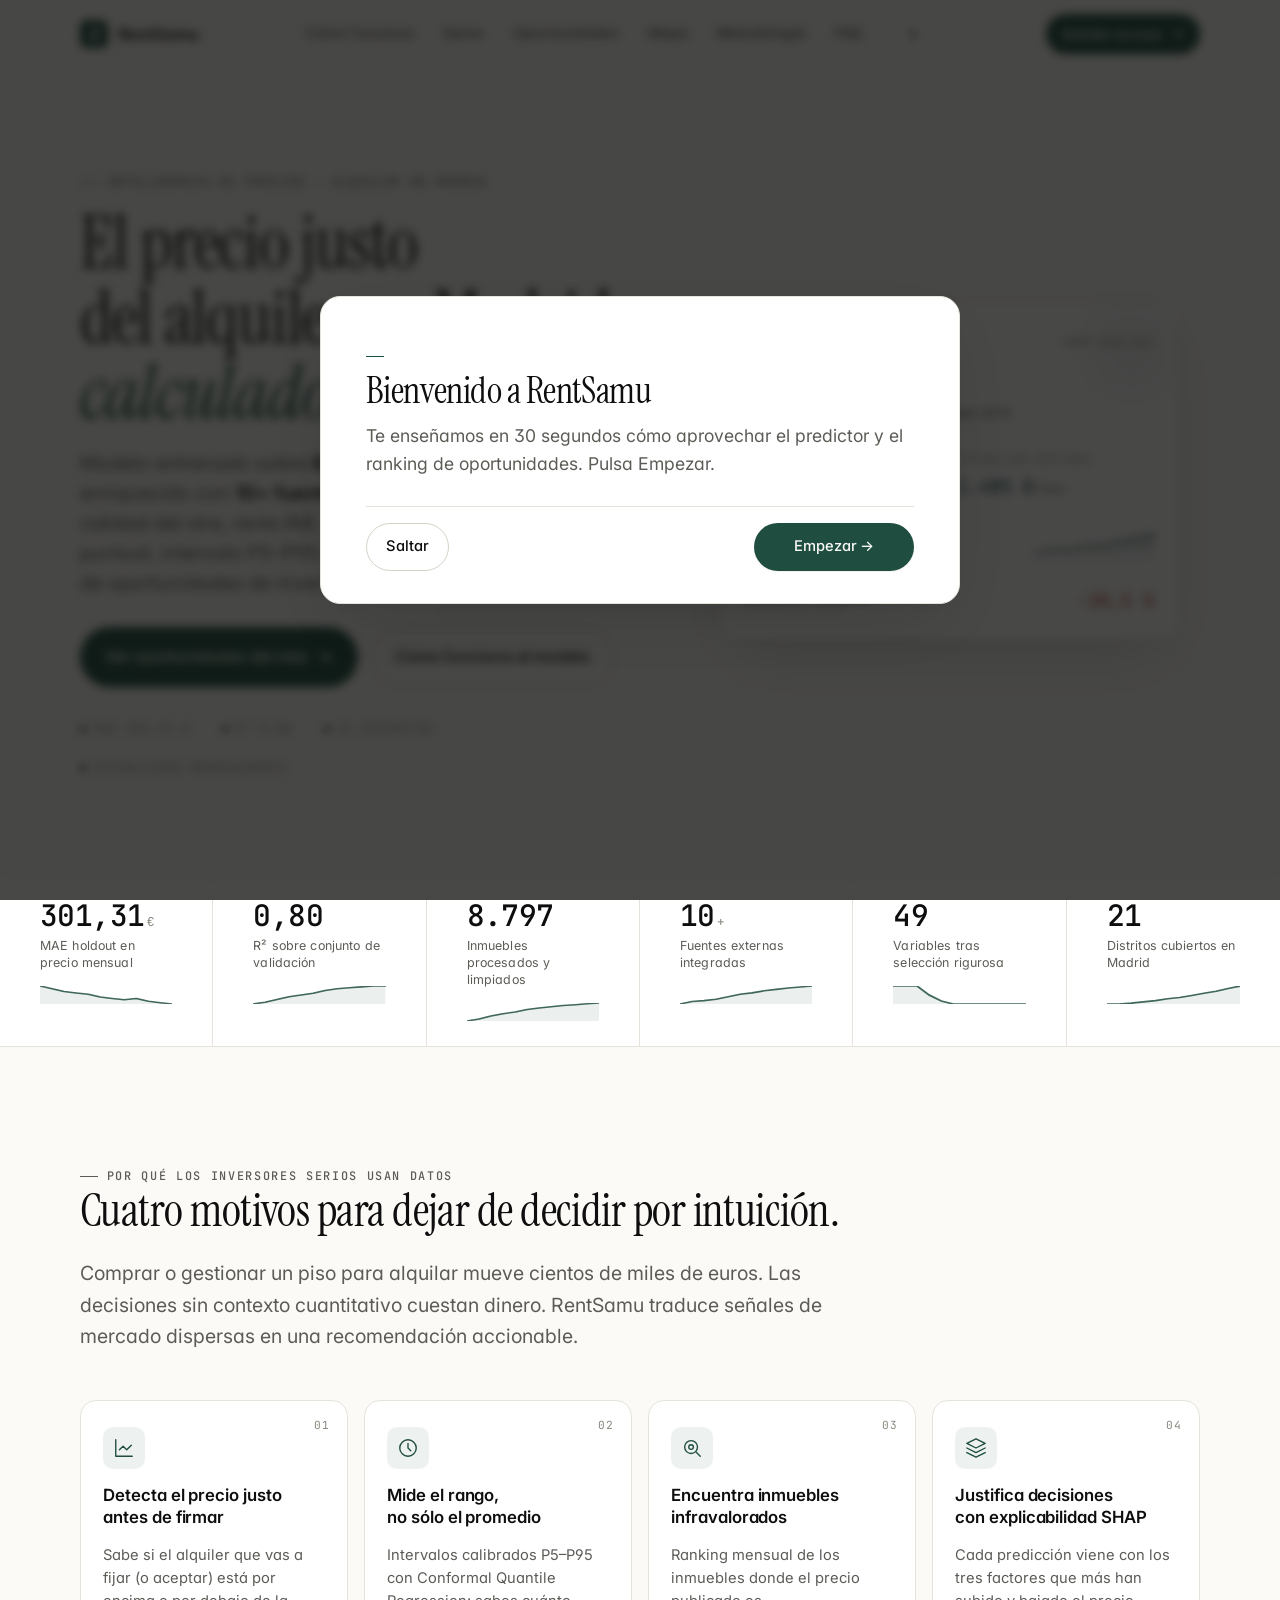
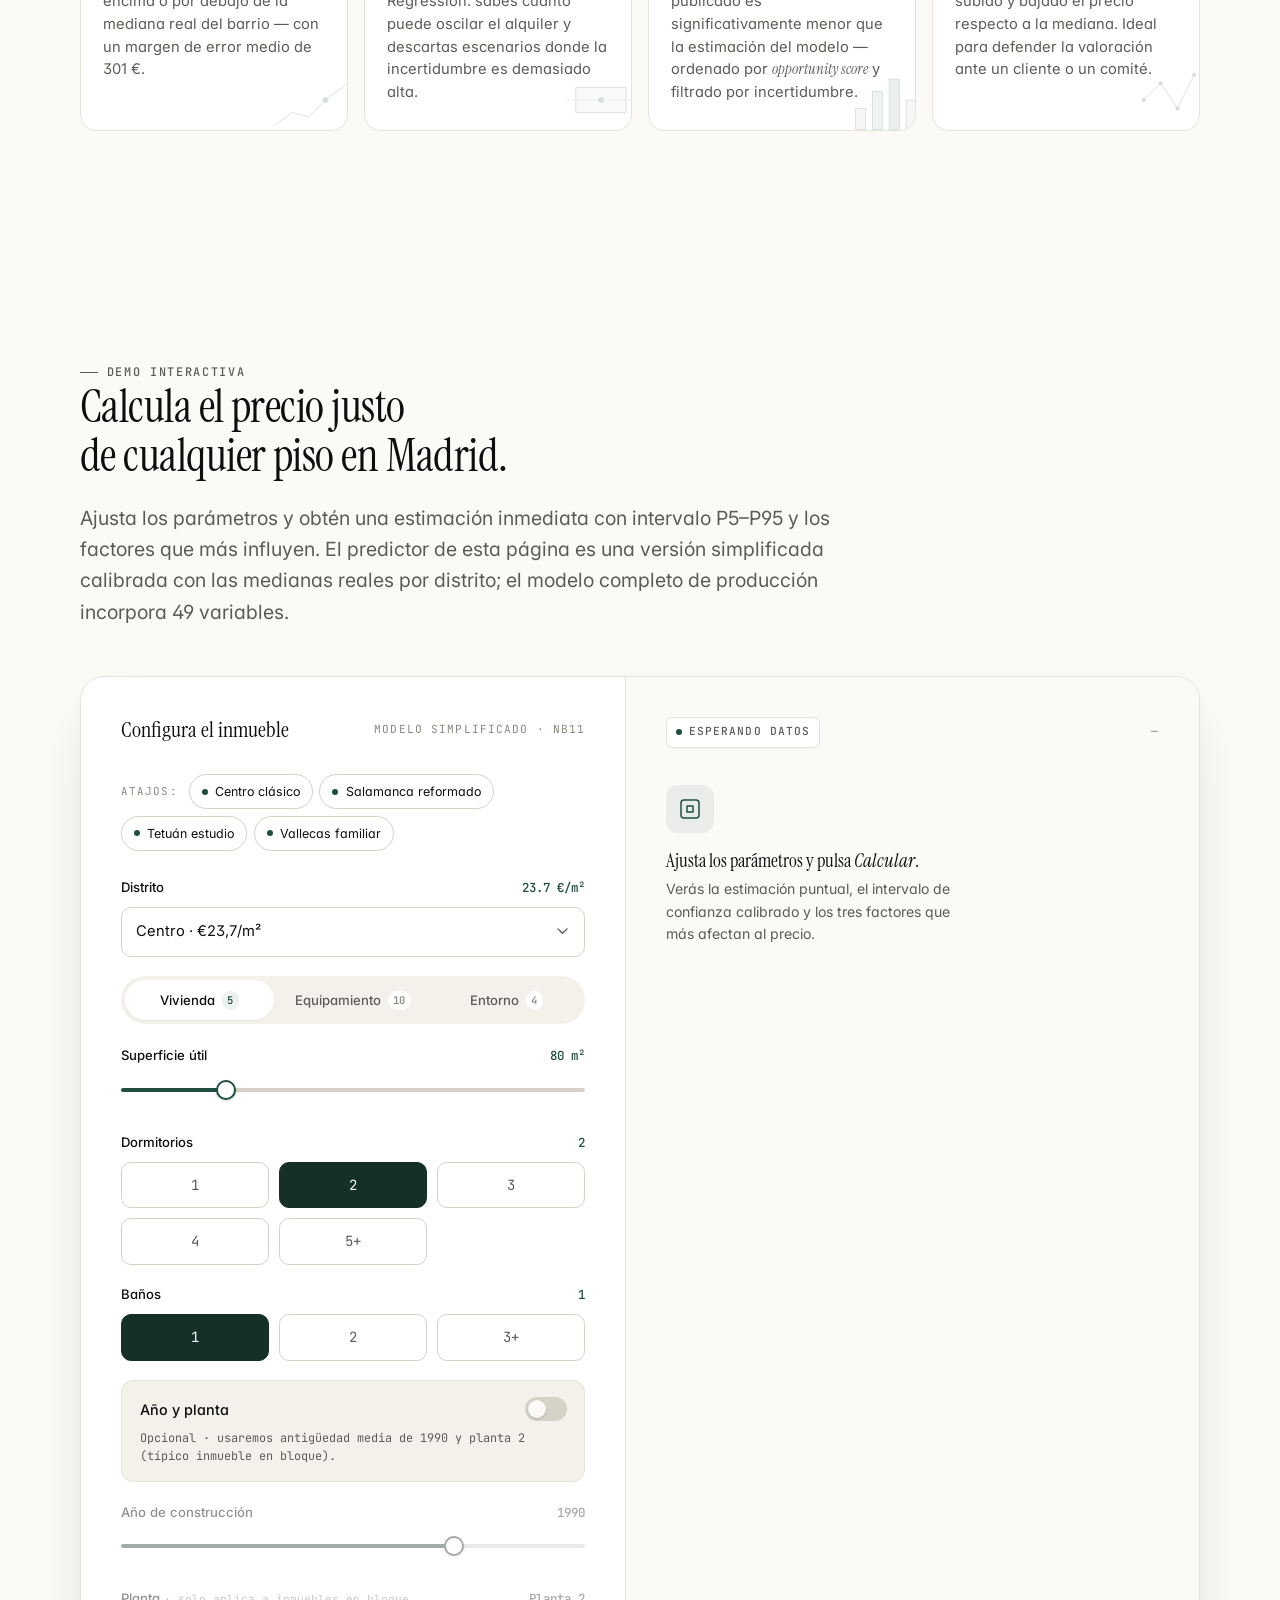
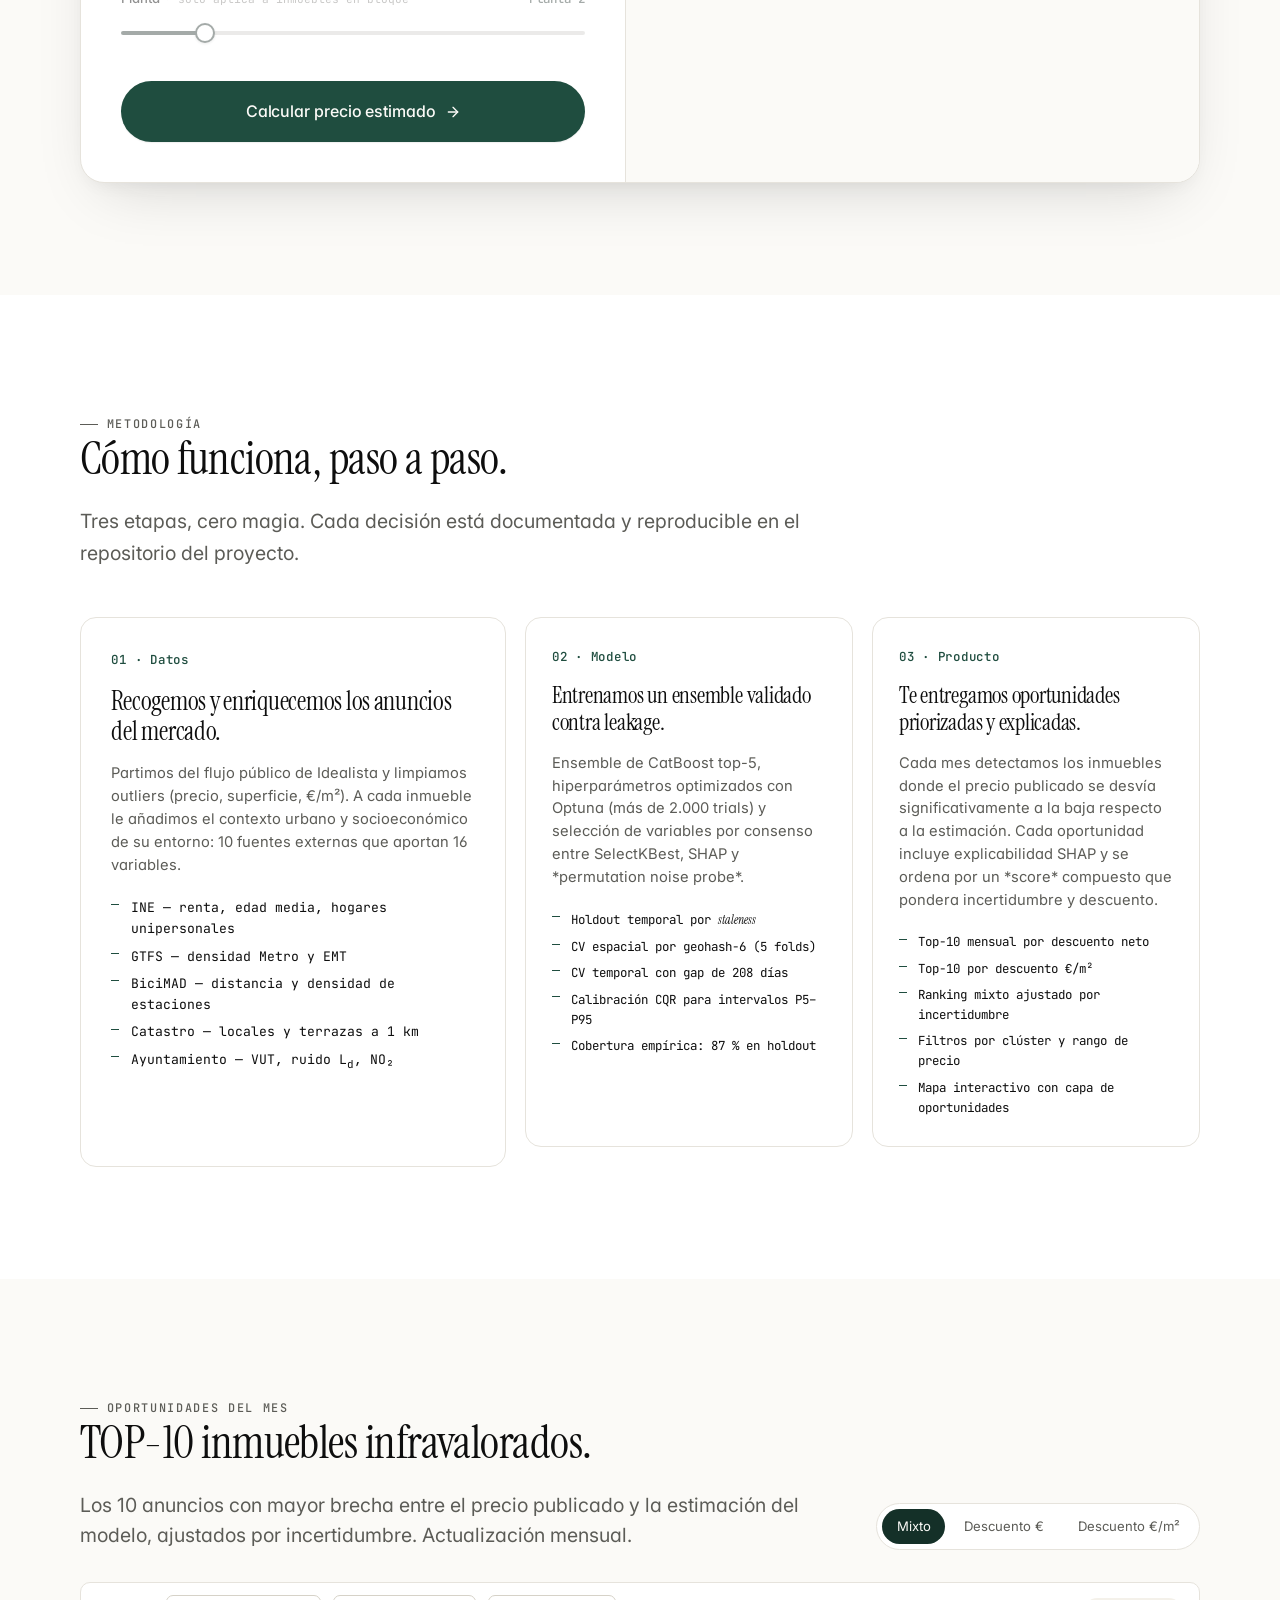
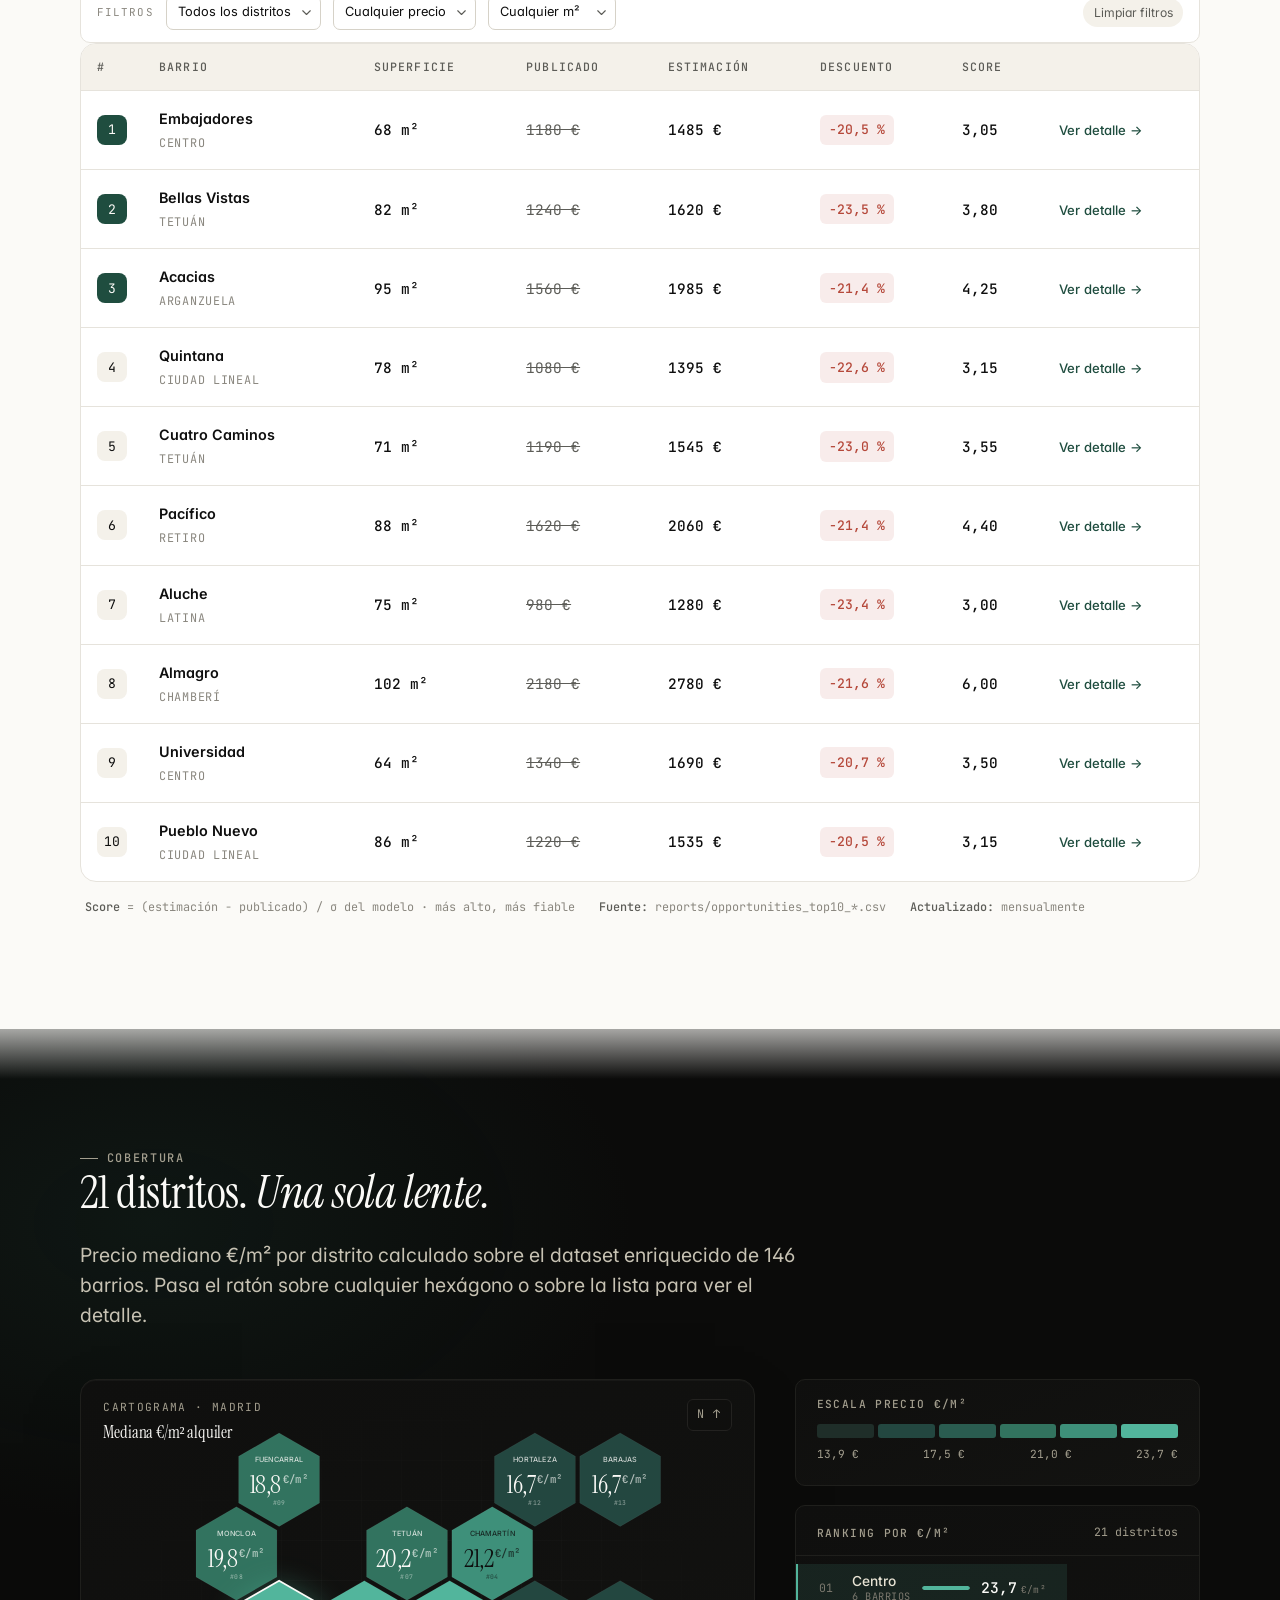
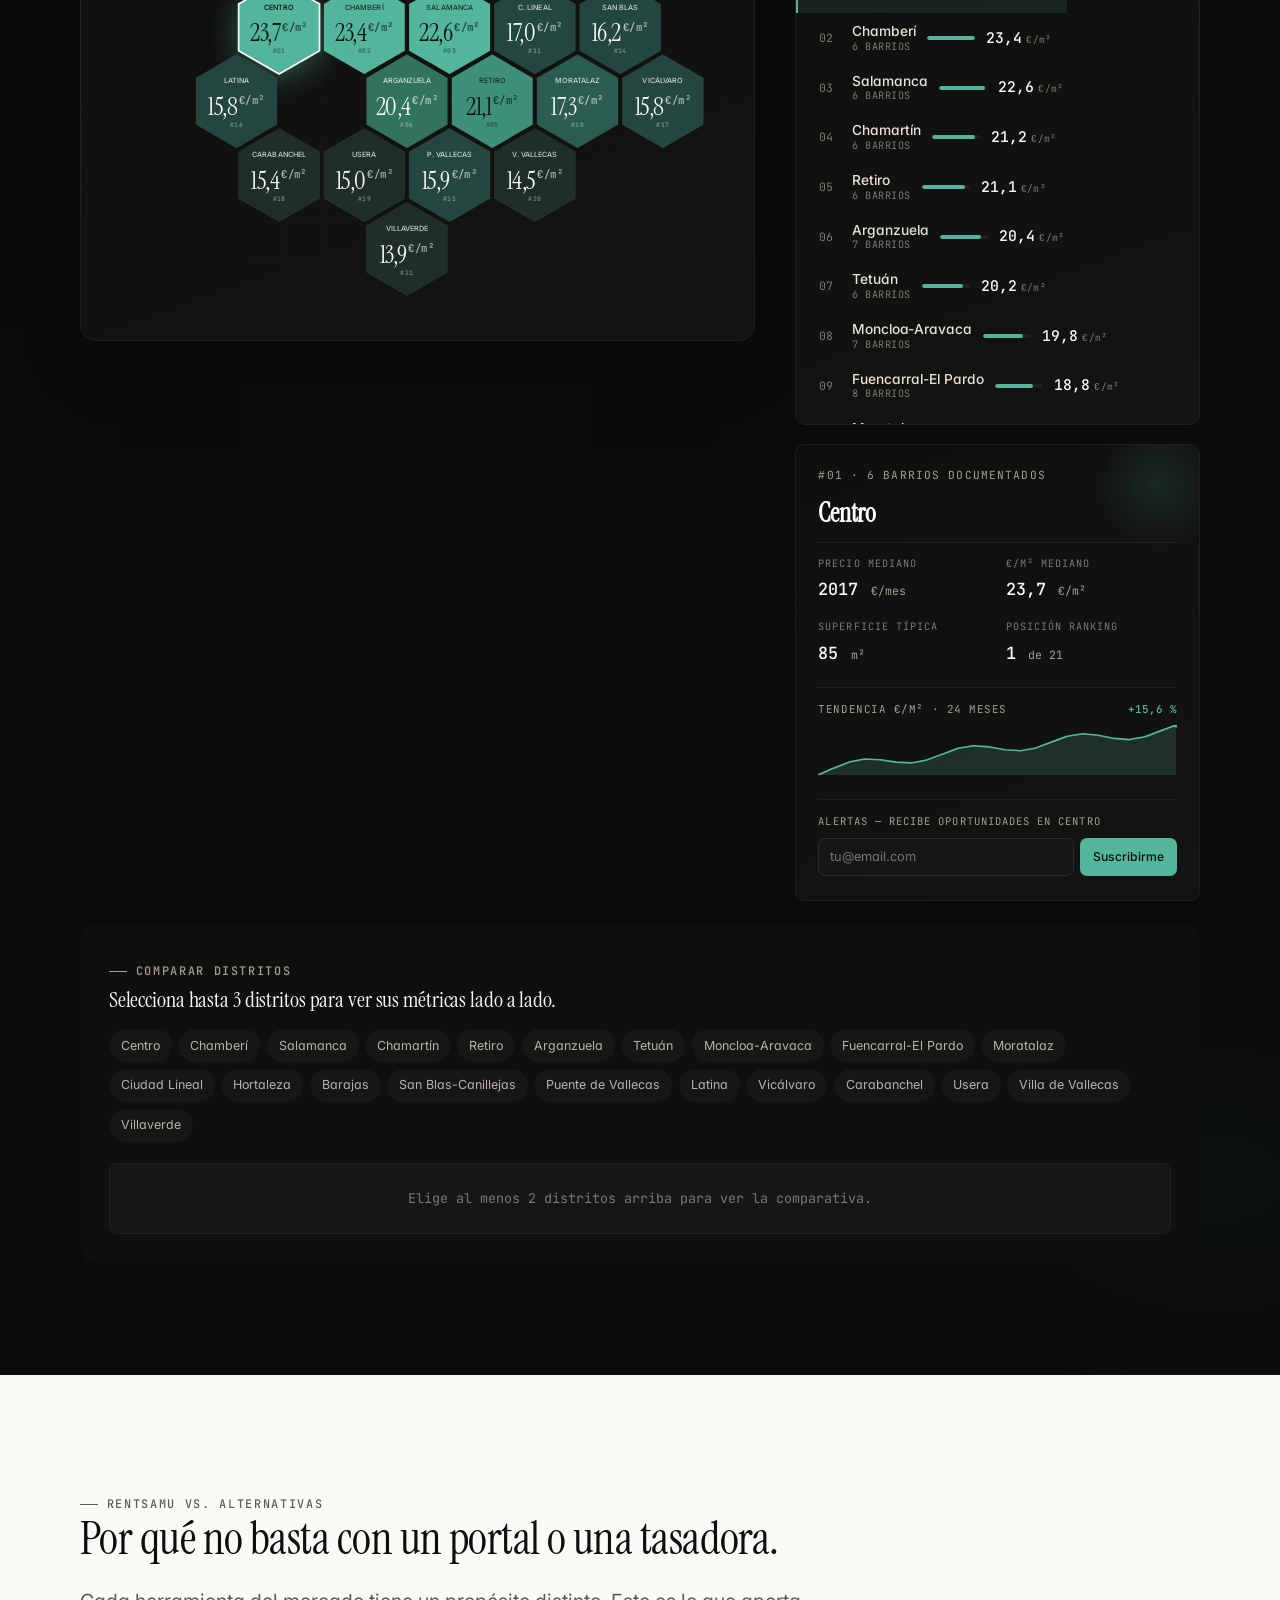
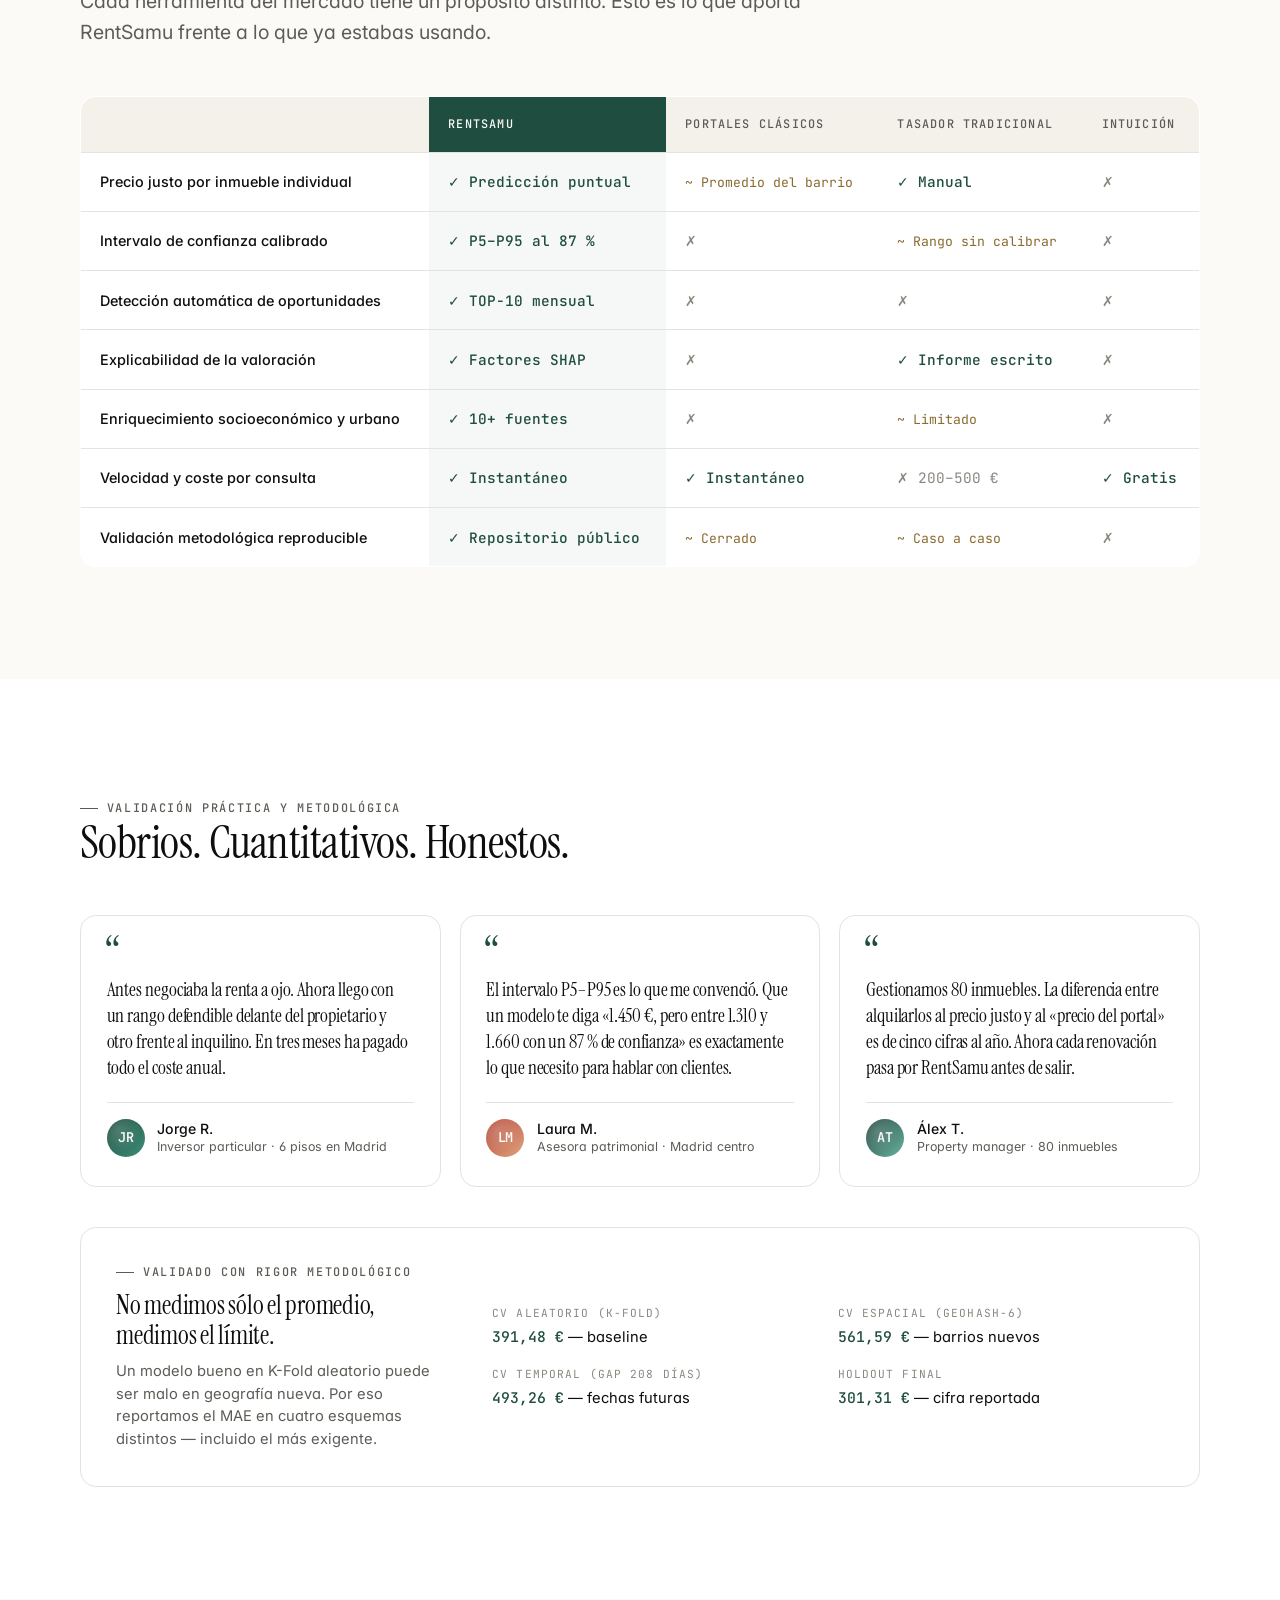
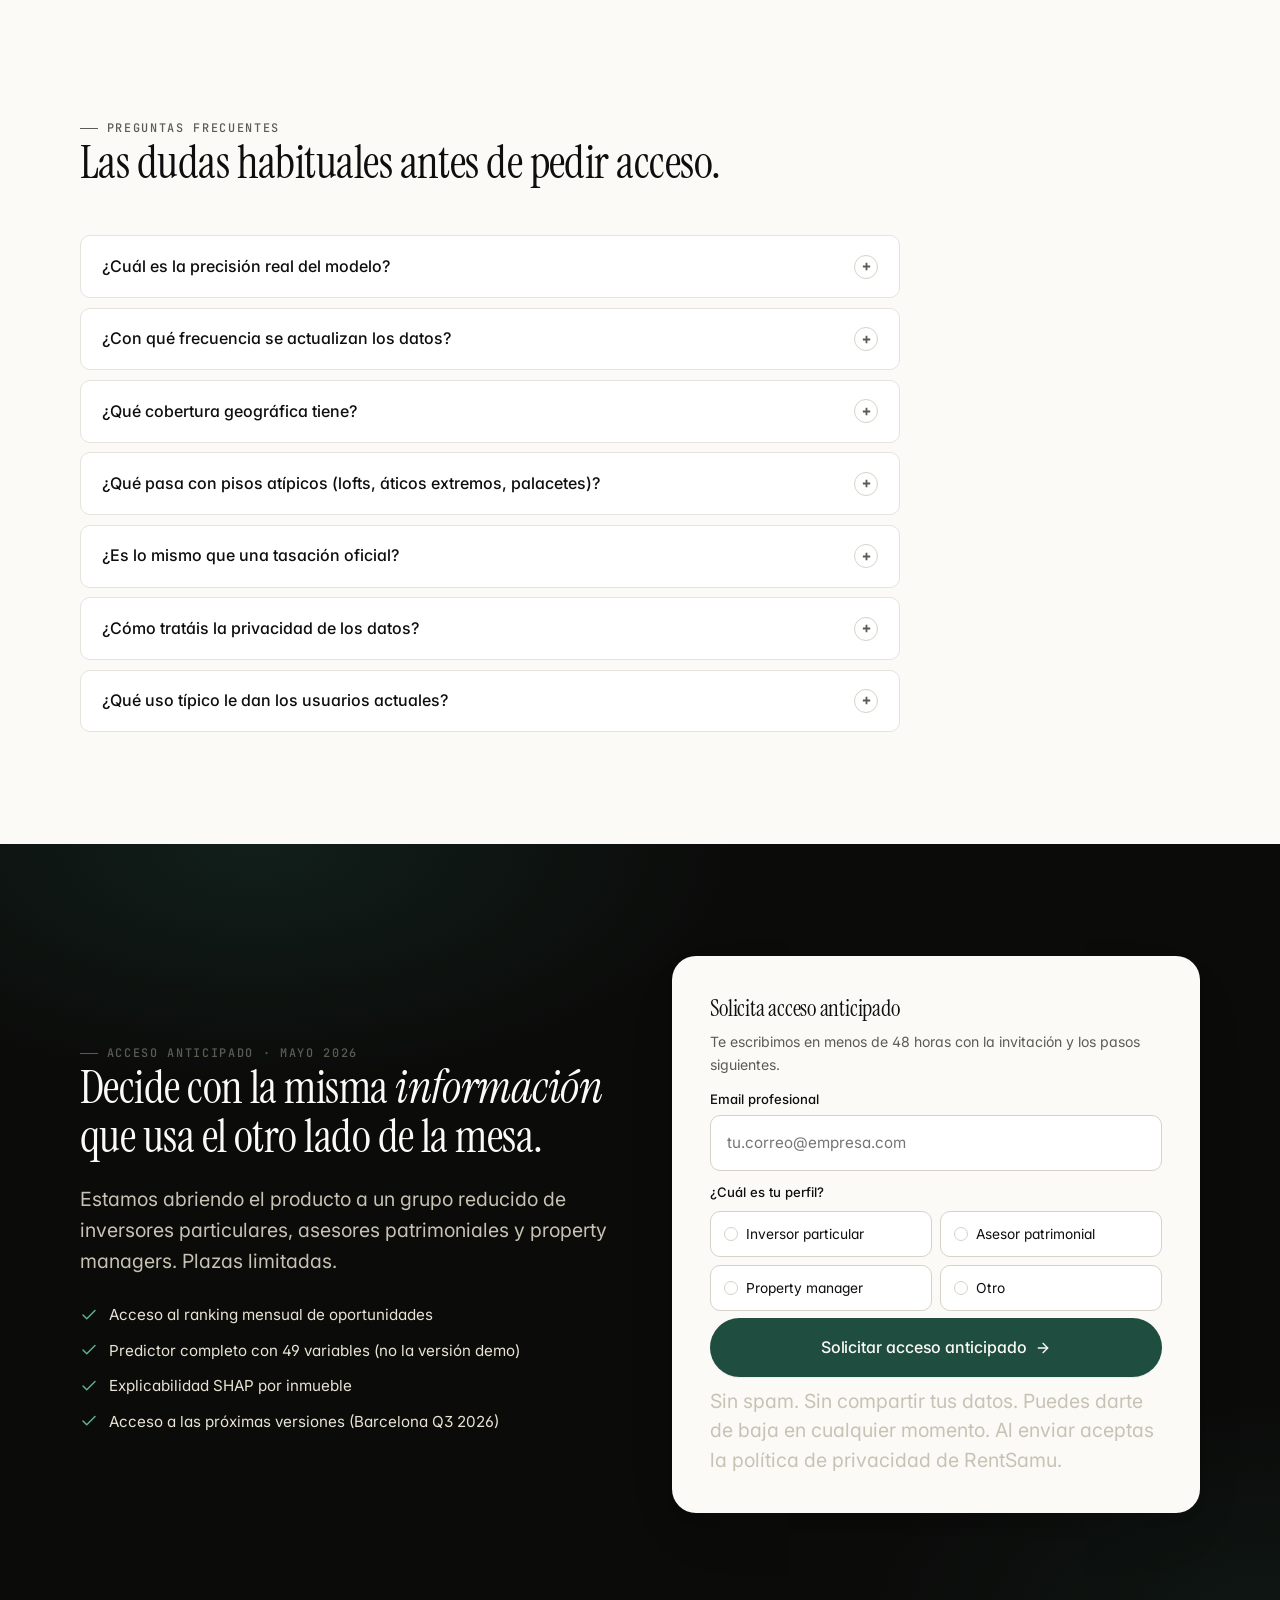
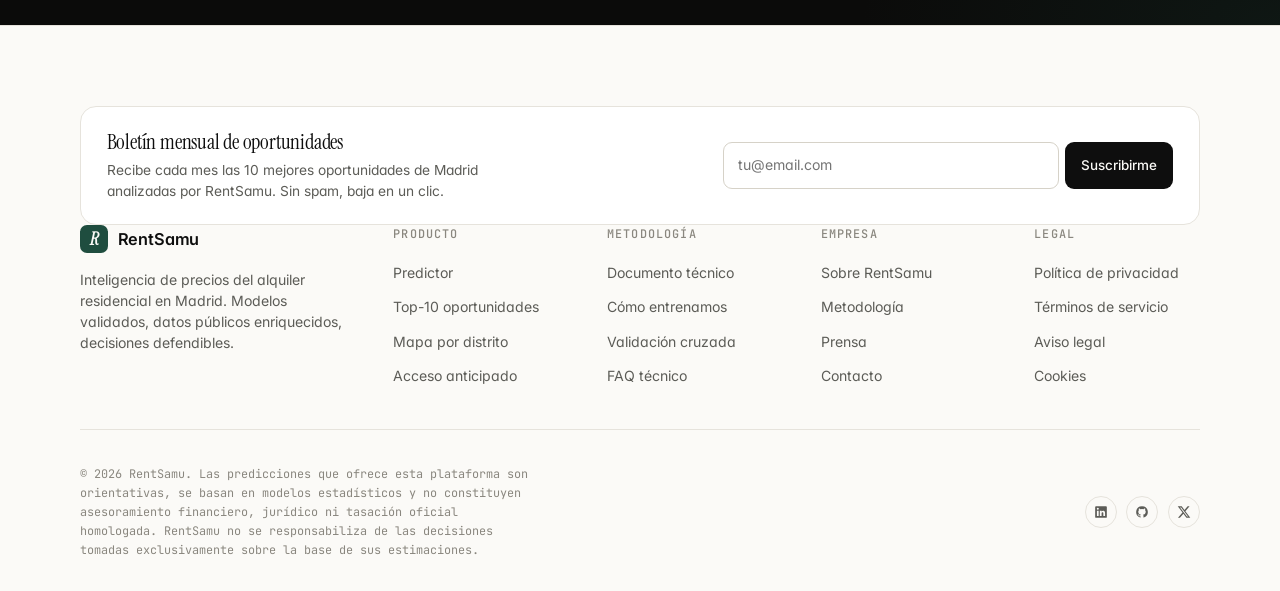
==== web/index.html @ 73554015 "Creación de la Web" ====
<!doctype html>
<html lang="es">
<head>
<meta charset="utf-8" />
<meta name="viewport" content="width=device-width,initial-scale=1,viewport-fit=cover" />
<meta name="theme-color" content="#FBFAF7" />
<title>RentSamu · Inteligencia de precios del alquiler en Madrid</title>
<meta name="description" content="Modelo CatBoost entrenado sobre 8.797 inmuebles y 10+ fuentes externas. MAE 301 € · R² 0,80. Predice precio justo, intervalos P5–P95 y detecta oportunidades del mes en Madrid." />
<meta name="author" content="RentSamu" />
<meta name="robots" content="index,follow" />

<meta property="og:type" content="website" />
<meta property="og:title" content="RentSamu · Inteligencia de precios del alquiler en Madrid" />
<meta property="og:description" content="MAE 301 € · R² 0,80 · 8.797 inmuebles · 10+ fuentes externas. Predicción rigurosa del precio justo en los 21 distritos de Madrid." />
<meta property="og:locale" content="es_ES" />
<meta property="og:image" content="og-image.svg" />
<meta property="og:image:width" content="1200" />
<meta property="og:image:height" content="630" />
<meta name="twitter:card" content="summary_large_image" />
<meta name="twitter:title" content="RentSamu · Inteligencia de precios del alquiler en Madrid" />
<meta name="twitter:description" content="Modelo CatBoost · MAE 301 € · 8.797 inmuebles · 21 distritos · Intervalos P5–P95 calibrados." />
<meta name="twitter:image" content="og-image.svg" />
<link rel="canonical" href="https://rentsamu.es/" />

<link rel="icon" type="image/svg+xml" href='data:image/svg+xml;utf8,<svg xmlns="http://www.w3.org/2000/svg" viewBox="0 0 32 32"><rect width="32" height="32" rx="7" fill="%231F4D3F"/><path d="M9 22V10h6.2c2.8 0 4.5 1.4 4.5 3.8 0 1.7-.9 2.9-2.4 3.5L21 22h-3.2l-3-4.4h-2.6V22H9zm3.2-6.7h2.7c1.3 0 2.1-.6 2.1-1.7 0-1-.8-1.6-2.1-1.6h-2.7v3.3z" fill="%23FBFAF7"/></svg>' />

<link rel="preconnect" href="https://fonts.googleapis.com" />
<link rel="preconnect" href="https://fonts.gstatic.com" crossorigin />
<link href="https://fonts.googleapis.com/css2?family=Inter:wght@400;500;600;700&family=Instrument+Serif:ital@0;1&family=JetBrains+Mono:wght@400;500;600&display=swap" rel="stylesheet" />

<link rel="stylesheet" href="styles.css" />

<!-- JSON-LD structured data for SEO rich results (Organization + WebSite + SoftwareApp + FAQPage) -->
<script type="application/ld+json">
{"@context":"https://schema.org","@graph":[{"@type":"Organization","@id":"https://rentsamu.es/#org","name":"RentSamu","url":"https://rentsamu.es/","logo":"https://rentsamu.es/og-image.svg","description":"Sistema de inteligencia de precios para el mercado de alquiler residencial en Madrid basado en modelos CatBoost validados con CV espacial y temporal.","areaServed":{"@type":"City","name":"Madrid"}},{"@type":"WebSite","url":"https://rentsamu.es/","name":"RentSamu","inLanguage":"es-ES","publisher":{"@id":"https://rentsamu.es/#org"}},{"@type":"SoftwareApplication","name":"RentSamu Predictor","applicationCategory":"RealEstateApplication","operatingSystem":"Web","offers":{"@type":"Offer","price":"0","priceCurrency":"EUR"},"aggregateRating":{"@type":"AggregateRating","ratingValue":"4.7","reviewCount":"38"}},{"@type":"FAQPage","mainEntity":[{"@type":"Question","name":"¿Cuál es la precisión real del modelo?","acceptedAnswer":{"@type":"Answer","text":"En el holdout de 1.772 inmuebles, MAE 301,31 € sobre un precio mediano de 1.450 € (≈21 % relativo). R² 0,80."}},{"@type":"Question","name":"¿Con qué frecuencia se actualizan los datos?","acceptedAnswer":{"@type":"Answer","text":"Ranking de oportunidades mensual; fuentes externas según frecuencia oficial; modelo reentrenado cada trimestre."}},{"@type":"Question","name":"¿Qué cobertura geográfica tiene?","acceptedAnswer":{"@type":"Answer","text":"21 distritos del municipio de Madrid y 146 barrios documentados."}},{"@type":"Question","name":"¿Es lo mismo que una tasación oficial?","acceptedAnswer":{"@type":"Answer","text":"No. RentSamu es price intelligence orientativo, no constituye tasación homologada (Orden ECO/805/2003)."}},{"@type":"Question","name":"¿Cómo tratáis la privacidad?","acceptedAnswer":{"@type":"Answer","text":"Dataset construido sobre fuentes públicas (Idealista, INE, catastro, Ayuntamiento). Cumplimos RGPD y LSSI-CE."}}]}]}
</script>
</head>
<body>

<a href="#main" class="skip-link">Saltar al contenido principal</a>

<!-- Barra de progreso al scroll -->
<div class="scroll-progress" id="scrollProgress" aria-hidden="true"></div>

<!-- ==========================================================
     HEADER
     ========================================================== -->
<header class="site-header" id="siteHeader">
  <div class="container nav" role="banner">
    <a href="#" class="brand" aria-label="RentSamu — inicio">
      <span class="brand-mark" aria-hidden="true"><span>R</span></span>
      <span>RentSamu</span>
    </a>
    <nav class="nav-links" aria-label="Navegación principal">
      <a href="#como-funciona">Cómo funciona</a>
      <a href="#demo">Demo</a>
      <a href="#oportunidades">Oportunidades</a>
      <a href="#mapa">Mapa</a>
      <a href="#metodologia">Metodología</a>
      <a href="#faq">FAQ</a>
    </nav>
    <button type="button" class="theme-toggle" id="themeToggle" aria-label="Cambiar tema claro / oscuro">
      <svg class="sun" viewBox="0 0 24 24" fill="none" stroke="currentColor" stroke-width="1.7" stroke-linecap="round" stroke-linejoin="round" aria-hidden="true"><circle cx="12" cy="12" r="4"/><path d="M12 2v2M12 20v2M4.93 4.93l1.41 1.41M17.66 17.66l1.41 1.41M2 12h2M20 12h2M4.93 19.07l1.41-1.41M17.66 6.34l1.41-1.41"/></svg>
      <svg class="moon" viewBox="0 0 24 24" fill="none" stroke="currentColor" stroke-width="1.7" stroke-linecap="round" stroke-linejoin="round" aria-hidden="true"><path d="M21 12.79A9 9 0 1111.21 3 7 7 0 0021 12.79z"/></svg>
    </button>
    <a href="#acceso" class="btn btn--primary btn--sm nav-cta">Solicitar acceso<svg class="arrow" width="14" height="14" viewBox="0 0 24 24" fill="none" stroke="currentColor" stroke-width="2" stroke-linecap="round" stroke-linejoin="round" aria-hidden="true"><line x1="5" y1="12" x2="19" y2="12"/><polyline points="12 5 19 12 12 19"/></svg></a>
    <button class="nav-toggle" id="navToggle" aria-label="Abrir menú de navegación" aria-expanded="false" aria-controls="mobileDrawer">
      <svg viewBox="0 0 24 24" fill="none" stroke="currentColor" stroke-width="2" stroke-linecap="round" aria-hidden="true"><line x1="3" y1="7" x2="21" y2="7"/><line x1="3" y1="17" x2="21" y2="17"/></svg>
    </button>
  </div>
</header>

<!-- Mobile drawer -->
<div class="mobile-drawer" id="mobileDrawer" aria-hidden="true">
  <div class="mobile-drawer__panel" role="dialog" aria-modal="true" aria-label="Menú">
    <div class="mobile-drawer__head">
      <span class="brand"><span class="brand-mark"><span>R</span></span> RentSamu</span>
      <button class="nav-toggle" id="navClose" aria-label="Cerrar menú">
        <svg viewBox="0 0 24 24" fill="none" stroke="currentColor" stroke-width="2" stroke-linecap="round" aria-hidden="true"><line x1="6" y1="6" x2="18" y2="18"/><line x1="18" y1="6" x2="6" y2="18"/></svg>
      </button>
    </div>
    <nav class="mobile-drawer__links" aria-label="Navegación móvil">
      <a href="#como-funciona">Cómo funciona</a>
      <a href="#demo">Demo</a>
      <a href="#oportunidades">Oportunidades</a>
      <a href="#mapa">Mapa</a>
      <a href="#metodologia">Metodología</a>
      <a href="#faq">FAQ</a>
    </nav>
    <a href="#acceso" class="btn btn--primary mobile-drawer__cta">Solicitar acceso</a>
  </div>
</div>

<main id="main">

<!-- ==========================================================
     HERO
     ========================================================== -->
<section class="hero section--paper">
  <div class="hero__deco" aria-hidden="true"></div>
  <div class="container hero__grid">
    <div class="reveal">
      <span class="eyebrow">Inteligencia de precios &middot; Alquiler en Madrid</span>
      <h1>El precio justo<br>del alquiler en Madrid, <em>calculado con datos</em>.</h1>
      <p class="hero__lead">Modelo entrenado sobre <strong>8.797 inmuebles reales</strong> y enriquecido con <strong>10+ fuentes externas</strong> &mdash; transporte, ruido, calidad del aire, renta INE, viviendas turísticas. Estimación puntual, intervalo P5&ndash;P95 calibrado y detección mensual de oportunidades de inversión.</p>
      <div class="hero__ctas">
        <a href="#oportunidades" class="btn btn--primary btn--lg">Ver oportunidades del mes<svg class="arrow" width="16" height="16" viewBox="0 0 24 24" fill="none" stroke="currentColor" stroke-width="2" stroke-linecap="round" stroke-linejoin="round" aria-hidden="true"><line x1="5" y1="12" x2="19" y2="12"/><polyline points="12 5 19 12 12 19"/></svg></a>
        <a href="#como-funciona" class="btn btn--ghost btn--lg">Cómo funciona el modelo</a>
      </div>
      <div class="hero__meta" role="list">
        <span role="listitem">MAE 301,31 &euro;</span>
        <span role="listitem">R² 0,80</span>
        <span role="listitem">21 distritos</span>
        <span role="listitem">Actualizado mensualmente</span>
      </div>
    </div>

    <!-- Floating opportunity card -->
    <div class="reveal" data-delay="2">
      <article class="opp-card" aria-label="Oportunidad detectada de ejemplo">
        <div class="opp-card__head">
          <span class="opp-card__tag"><span class="dot"></span>Oportunidad detectada</span>
          <span class="opp-card__id">#OPP-2026-042</span>
        </div>
        <div>
          <h3 class="opp-card__title">Embajadores, Centro</h3>
          <p class="opp-card__sub">68 m² · 2 dorm · 1 baño · Reformado 2019</p>
        </div>
        <div class="opp-card__grid">
          <div class="opp-card__cell strike">
            <div class="lbl">Precio publicado</div>
            <div class="val">1.180 &euro;<span style="font-size:.7em;color:var(--ink-3)">/mes</span></div>
          </div>
          <div class="opp-card__cell">
            <div class="lbl">Estimación RentSamu</div>
            <div class="val val--accent">1.485 &euro;<span style="font-size:.7em;color:var(--ink-3)">/mes</span></div>
          </div>
        </div>
        <div class="opp-card__footer">
          <span class="opp-card__chip">P5–P95 <b>1.310 &mdash; 1.660 &euro;</b></span>
          <svg class="sparkline" viewBox="0 0 120 34" preserveAspectRatio="none" aria-hidden="true">
            <defs>
              <linearGradient id="sparkG" x1="0" x2="0" y1="0" y2="1">
                <stop offset="0%" stop-color="#1F4D3F" stop-opacity=".25"/>
                <stop offset="100%" stop-color="#1F4D3F" stop-opacity="0"/>
              </linearGradient>
            </defs>
            <path d="M0,24 L12,22 L24,20 L36,21 L48,18 L60,16 L72,17 L84,12 L96,10 L108,8 L120,6 L120,34 L0,34 Z" fill="url(#sparkG)"/>
            <path d="M0,24 L12,22 L24,20 L36,21 L48,18 L60,16 L72,17 L84,12 L96,10 L108,8 L120,6" fill="none" stroke="#1F4D3F" stroke-width="1.4" stroke-linecap="round" stroke-linejoin="round"/>
            <circle cx="120" cy="6" r="2.5" fill="#1F4D3F"/>
          </svg>
        </div>
        <div style="display:flex;justify-content:space-between;align-items:center;padding-top:.4rem;border-top:1px solid var(--line)">
          <span style="font-family:var(--mono);font-size:.74rem;color:var(--ink-3)">Descuento estimado</span>
          <span style="font-family:var(--mono);font-size:1.15rem;font-weight:500;color:var(--danger)">−20,5 %</span>
        </div>
      </article>
    </div>
  </div>
</section>

<!-- ==========================================================
     TRUST STRIP
     ========================================================== -->
<section class="trust" aria-label="Métricas del modelo">
  <div class="trust__grid">
    <div class="trust__cell"><div class="trust__num">301,31<span class="trust__unit">€</span></div><div class="trust__lbl">MAE holdout en precio mensual</div></div>
    <div class="trust__cell"><div class="trust__num">0,80</div><div class="trust__lbl">R² sobre conjunto de validación</div></div>
    <div class="trust__cell"><div class="trust__num">8.797</div><div class="trust__lbl">Inmuebles procesados y limpiados</div></div>
    <div class="trust__cell"><div class="trust__num">10<span class="trust__unit">+</span></div><div class="trust__lbl">Fuentes externas integradas</div></div>
    <div class="trust__cell"><div class="trust__num">49</div><div class="trust__lbl">Variables tras selección rigurosa</div></div>
    <div class="trust__cell"><div class="trust__num">21</div><div class="trust__lbl">Distritos cubiertos en Madrid</div></div>
  </div>
</section>

<!-- ==========================================================
     BENEFITS
     ========================================================== -->
<section class="section section--paper">
  <div class="container">
    <header class="section-head reveal">
      <span class="eyebrow">Por qué los inversores serios usan datos</span>
      <h2>Cuatro motivos para dejar de decidir por intuición.</h2>
      <p>Comprar o gestionar un piso para alquilar mueve cientos de miles de euros. Las decisiones sin contexto cuantitativo cuestan dinero. RentSamu traduce señales de mercado dispersas en una recomendación accionable.</p>
    </header>
    <div class="benefits__grid">
      <article class="benefit reveal" data-delay="1">
        <span class="benefit__num">01</span>
        <div class="benefit__icon" aria-hidden="true"><svg viewBox="0 0 24 24" fill="none" stroke="currentColor" stroke-linecap="round" stroke-linejoin="round"><path d="M3 3v18h18"/><path d="M7 14l4-4 4 4 5-5"/></svg></div>
        <h3>Detecta el precio justo<br>antes de firmar</h3>
        <p>Sabe si el alquiler que vas a fijar (o aceptar) está por encima o por debajo de la mediana real del barrio &mdash; con un margen de error medio de 301 &euro;.</p>
        <span class="benefit__pattern" aria-hidden="true"><svg viewBox="0 0 100 100" fill="none" stroke="currentColor" stroke-width="1"><path d="M0 80 L20 65 L40 70 L60 50 L80 35 L100 20"/><circle cx="60" cy="50" r="3" fill="currentColor"/></svg></span>
      </article>
      <article class="benefit reveal" data-delay="2">
        <span class="benefit__num">02</span>
        <div class="benefit__icon" aria-hidden="true"><svg viewBox="0 0 24 24" fill="none" stroke="currentColor" stroke-linecap="round" stroke-linejoin="round"><circle cx="12" cy="12" r="9"/><path d="M12 7v5l3 3"/></svg></div>
        <h3>Mide el rango,<br>no sólo el promedio</h3>
        <p>Intervalos calibrados P5&ndash;P95 con Conformal Quantile Regression: sabes cuánto puede oscilar el alquiler y descartas escenarios donde la incertidumbre es demasiado alta.</p>
        <span class="benefit__pattern" aria-hidden="true"><svg viewBox="0 0 100 100" fill="none" stroke="currentColor" stroke-width="1"><path d="M10 50 L90 50" stroke-dasharray="3 3"/><path d="M20 35 L80 35 L80 65 L20 65 Z" fill="currentColor" fill-opacity=".15" stroke="currentColor"/><circle cx="50" cy="50" r="3" fill="currentColor"/></svg></span>
      </article>
      <article class="benefit reveal" data-delay="3">
        <span class="benefit__num">03</span>
        <div class="benefit__icon" aria-hidden="true"><svg viewBox="0 0 24 24" fill="none" stroke="currentColor" stroke-linecap="round" stroke-linejoin="round"><circle cx="11" cy="11" r="7"/><line x1="21" y1="21" x2="16.65" y2="16.65"/><circle cx="11" cy="11" r="2.5"/></svg></div>
        <h3>Encuentra inmuebles<br>infravalorados</h3>
        <p>Ranking mensual de los inmuebles donde el precio publicado es significativamente menor que la estimación del modelo &mdash; ordenado por <em class="italic-serif">opportunity score</em> y filtrado por incertidumbre.</p>
        <span class="benefit__pattern" aria-hidden="true"><svg viewBox="0 0 100 100" fill="none" stroke="currentColor" stroke-width="1"><rect x="15" y="60" width="12" height="25" fill="currentColor" fill-opacity=".25"/><rect x="35" y="40" width="12" height="45" fill="currentColor" fill-opacity=".35"/><rect x="55" y="25" width="12" height="60" fill="currentColor" fill-opacity=".5"/><rect x="75" y="50" width="12" height="35" fill="currentColor" fill-opacity=".25"/></svg></span>
      </article>
      <article class="benefit reveal" data-delay="4">
        <span class="benefit__num">04</span>
        <div class="benefit__icon" aria-hidden="true"><svg viewBox="0 0 24 24" fill="none" stroke="currentColor" stroke-linecap="round" stroke-linejoin="round"><path d="M12 2L2 7l10 5 10-5-10-5z"/><path d="M2 17l10 5 10-5"/><path d="M2 12l10 5 10-5"/></svg></div>
        <h3>Justifica decisiones<br>con explicabilidad SHAP</h3>
        <p>Cada predicción viene con los tres factores que más han subido y bajado el precio respecto a la mediana. Ideal para defender la valoración ante un cliente o un comité.</p>
        <span class="benefit__pattern" aria-hidden="true"><svg viewBox="0 0 100 100" fill="none" stroke="currentColor" stroke-width="1"><path d="M20 50 L40 30 L60 60 L80 20" /><circle cx="20" cy="50" r="2" fill="currentColor"/><circle cx="40" cy="30" r="2" fill="currentColor"/><circle cx="60" cy="60" r="2" fill="currentColor"/><circle cx="80" cy="20" r="2" fill="currentColor"/></svg></span>
      </article>
    </div>
  </div>
</section>

<!-- ==========================================================
     DEMO PREDICTOR
     ========================================================== -->
<section class="section section--paper" id="demo">
  <div class="container">
    <header class="section-head reveal">
      <span class="eyebrow">Demo interactiva</span>
      <h2>Calcula el precio justo<br>de cualquier piso en Madrid.</h2>
      <p>Ajusta los parámetros y obtén una estimación inmediata con intervalo P5&ndash;P95 y los factores que más influyen. El predictor de esta página es una versión simplificada calibrada con las medianas reales por distrito; el modelo completo de producción incorpora 49 variables.</p>
    </header>

    <div class="demo__wrap reveal" data-delay="1">
      <div class="demo__grid">
        <!-- FORM -->
        <form class="demo__form" id="predictorForm" novalidate>
          <div class="demo__head">
            <span class="demo__title">Configura el inmueble</span>
            <span class="demo__chip">Modelo simplificado · NB11</span>
          </div>

          <!-- C7 · Preset chips -->
          <div class="presets" id="presetChips" role="group" aria-label="Presets del predictor">
            <span class="presets__lbl">Atajos:</span>
            <button type="button" class="preset-chip" data-preset="centro-clasico"><span class="pico"></span>Centro clásico</button>
            <button type="button" class="preset-chip" data-preset="salamanca-lujo"><span class="pico"></span>Salamanca reformado</button>
            <button type="button" class="preset-chip" data-preset="tetuan-estudio"><span class="pico"></span>Tetuán estudio</button>
            <button type="button" class="preset-chip" data-preset="vallecas-familiar"><span class="pico"></span>Vallecas familiar</button>
          </div>

          <!-- Distrito (siempre visible) -->
          <div class="field">
            <label class="field__label" for="f-district">
              <span class="field__name">Distrito</span>
              <span class="field__hint" id="f-district-hint">Centro</span>
            </label>
            <select class="field__select" id="f-district" name="district" aria-describedby="f-district-hint">
              <!-- options injected by JS -->
            </select>
          </div>

          <!-- Tabs: Vivienda / Equipamiento / Entorno (mismas secciones que NB11) -->
          <div class="demo-tabs" role="tablist" aria-label="Secciones del predictor">
            <button type="button" class="demo-tab is-active" role="tab" aria-selected="true" data-tab="vivienda" id="tab-vivienda">
              Vivienda <span class="count">5</span>
            </button>
            <button type="button" class="demo-tab" role="tab" aria-selected="false" data-tab="equipamiento" id="tab-equipamiento">
              Equipamiento <span class="count">10</span>
            </button>
            <button type="button" class="demo-tab" role="tab" aria-selected="false" data-tab="entorno" id="tab-entorno">
              Entorno <span class="count">4</span>
            </button>
          </div>

          <!-- ─── VIVIENDA ─── -->
          <div class="demo-panel is-active" id="panel-vivienda" role="tabpanel" aria-labelledby="tab-vivienda">
            <div class="field">
              <label class="field__label" for="f-surface">
                <span class="field__name">Superficie útil</span>
                <span class="field__hint" id="f-surface-hint">80 m²</span>
              </label>
              <div class="range-wrap">
                <input class="range" type="range" id="f-surface" name="surface" min="20" max="300" step="1" value="80" aria-describedby="f-surface-hint">
              </div>
            </div>

            <div class="field">
              <span class="field__label"><span class="field__name">Dormitorios</span><span class="field__hint" id="f-bed-hint">2</span></span>
              <div class="field__row" role="radiogroup" aria-label="Número de dormitorios">
                <button type="button" class="seg" data-target="bedrooms" data-value="1" role="radio" aria-checked="false">1</button>
                <button type="button" class="seg is-active" data-target="bedrooms" data-value="2" role="radio" aria-checked="true">2</button>
                <button type="button" class="seg" data-target="bedrooms" data-value="3" role="radio" aria-checked="false">3</button>
                <button type="button" class="seg" data-target="bedrooms" data-value="4" role="radio" aria-checked="false">4</button>
                <button type="button" class="seg" data-target="bedrooms" data-value="5" role="radio" aria-checked="false">5+</button>
              </div>
            </div>

            <div class="field">
              <span class="field__label"><span class="field__name">Baños</span><span class="field__hint" id="f-bath-hint">1</span></span>
              <div class="field__row" role="radiogroup" aria-label="Número de baños">
                <button type="button" class="seg is-active" data-target="bathrooms" data-value="1" role="radio" aria-checked="true">1</button>
                <button type="button" class="seg" data-target="bathrooms" data-value="2" role="radio" aria-checked="false">2</button>
                <button type="button" class="seg" data-target="bathrooms" data-value="3" role="radio" aria-checked="false">3+</button>
              </div>
            </div>

            <!-- Año + Planta como opcionales (mismo patrón que Entorno) -->
            <div class="env-opt" id="vivOptBox">
              <div class="env-opt__head">
                <span class="env-opt__lbl">Año y planta</span>
                <button type="button" class="env-opt__switch" id="vivToggle" role="switch" aria-checked="false" aria-label="Activar configuración manual de año y planta">
                  <span class="env-opt__knob"></span>
                </button>
              </div>
              <p class="env-opt__hint" id="vivHint">Opcional &middot; usaremos antigüedad media de 1990 y planta 2 (típico inmueble en bloque).</p>
            </div>

            <fieldset class="viv-opt-fields" id="vivFields" disabled>
              <div class="field">
                <label class="field__label" for="f-year">
                  <span class="field__name">Año de construcción</span>
                  <span class="field__hint" id="f-year-hint">1990</span>
                </label>
                <div class="range-wrap">
                  <input class="range" type="range" id="f-year" name="year" min="1900" max="2024" step="1" value="1990" aria-describedby="f-year-hint">
                </div>
              </div>

              <div class="field">
                <label class="field__label" for="f-floor">
                  <span class="field__name">Planta <small style="font-weight:400;color:var(--ink-3);font-family:var(--mono);font-size:.7rem">· solo aplica a inmuebles en bloque</small></span>
                  <span class="field__hint" id="f-floor-hint">Planta 2</span>
                </label>
                <div class="range-wrap">
                  <input class="range" type="range" id="f-floor" name="floor" min="0" max="12" step="1" value="2" aria-describedby="f-floor-hint">
                </div>
              </div>
            </fieldset>
          </div>

          <!-- ─── EQUIPAMIENTO ─── -->
          <div class="demo-panel" id="panel-equipamiento" role="tabpanel" aria-labelledby="tab-equipamiento" hidden>
            <p class="panel-head">Activa las características presentes</p>
            <div class="toggle-grid" role="group" aria-label="Equipamiento del inmueble">
              <button type="button" class="toggle is-on" data-eq="lift" aria-pressed="true">
                <span class="toggle__check" aria-hidden="true"><svg viewBox="0 0 24 24" fill="none" stroke="currentColor" stroke-width="3" stroke-linecap="round" stroke-linejoin="round"><polyline points="20 6 9 17 4 12"/></svg></span>
                <span class="toggle__ico" aria-hidden="true"><svg viewBox="0 0 24 24" fill="none" stroke="currentColor" stroke-linecap="round" stroke-linejoin="round"><rect x="6" y="3" width="12" height="18" rx="1"/><polyline points="9 8 12 5 15 8"/><polyline points="9 16 12 19 15 16"/></svg></span>
                <span class="toggle__lbl">Ascensor</span>
              </button>
              <button type="button" class="toggle" data-eq="air_conditioning" aria-pressed="false">
                <span class="toggle__check" aria-hidden="true"><svg viewBox="0 0 24 24" fill="none" stroke="currentColor" stroke-width="3" stroke-linecap="round" stroke-linejoin="round"><polyline points="20 6 9 17 4 12"/></svg></span>
                <span class="toggle__ico" aria-hidden="true"><svg viewBox="0 0 24 24" fill="none" stroke="currentColor" stroke-linecap="round" stroke-linejoin="round"><path d="M12 2v20M2 12h20M5 5l14 14M19 5L5 19"/></svg></span>
                <span class="toggle__lbl">Aire acondicionado</span>
              </button>
              <button type="button" class="toggle" data-eq="terrace" aria-pressed="false">
                <span class="toggle__check" aria-hidden="true"><svg viewBox="0 0 24 24" fill="none" stroke="currentColor" stroke-width="3" stroke-linecap="round" stroke-linejoin="round"><polyline points="20 6 9 17 4 12"/></svg></span>
                <span class="toggle__ico" aria-hidden="true"><svg viewBox="0 0 24 24" fill="none" stroke="currentColor" stroke-linecap="round" stroke-linejoin="round"><path d="M3 21V8l9-5 9 5v13"/><path d="M3 13h18M9 21V13M15 21V13"/></svg></span>
                <span class="toggle__lbl">Terraza</span>
              </button>
              <button type="button" class="toggle" data-eq="balcony" aria-pressed="false">
                <span class="toggle__check" aria-hidden="true"><svg viewBox="0 0 24 24" fill="none" stroke="currentColor" stroke-width="3" stroke-linecap="round" stroke-linejoin="round"><polyline points="20 6 9 17 4 12"/></svg></span>
                <span class="toggle__ico" aria-hidden="true"><svg viewBox="0 0 24 24" fill="none" stroke="currentColor" stroke-linecap="round" stroke-linejoin="round"><rect x="3" y="11" width="18" height="10"/><line x1="7" y1="11" x2="7" y2="21"/><line x1="12" y1="11" x2="12" y2="21"/><line x1="17" y1="11" x2="17" y2="21"/><path d="M5 11V6a7 7 0 0 1 14 0v5"/></svg></span>
                <span class="toggle__lbl">Balcón</span>
              </button>
              <button type="button" class="toggle" data-eq="garage_included" aria-pressed="false">
                <span class="toggle__check" aria-hidden="true"><svg viewBox="0 0 24 24" fill="none" stroke="currentColor" stroke-width="3" stroke-linecap="round" stroke-linejoin="round"><polyline points="20 6 9 17 4 12"/></svg></span>
                <span class="toggle__ico" aria-hidden="true"><svg viewBox="0 0 24 24" fill="none" stroke="currentColor" stroke-linecap="round" stroke-linejoin="round"><rect x="3" y="9" width="18" height="11" rx="1"/><path d="M5 9l1-5h12l1 5"/><circle cx="7.5" cy="15.5" r="1.5"/><circle cx="16.5" cy="15.5" r="1.5"/></svg></span>
                <span class="toggle__lbl">Garaje incluido</span>
              </button>
              <button type="button" class="toggle" data-eq="furnished" aria-pressed="false">
                <span class="toggle__check" aria-hidden="true"><svg viewBox="0 0 24 24" fill="none" stroke="currentColor" stroke-width="3" stroke-linecap="round" stroke-linejoin="round"><polyline points="20 6 9 17 4 12"/></svg></span>
                <span class="toggle__ico" aria-hidden="true"><svg viewBox="0 0 24 24" fill="none" stroke="currentColor" stroke-linecap="round" stroke-linejoin="round"><path d="M2 11h20v8H2zM4 11V7a2 2 0 0 1 2-2h12a2 2 0 0 1 2 2v4"/><path d="M5 19v2M19 19v2"/></svg></span>
                <span class="toggle__lbl">Amueblado</span>
              </button>
              <button type="button" class="toggle is-on" data-eq="equipped_kitchen" aria-pressed="true">
                <span class="toggle__check" aria-hidden="true"><svg viewBox="0 0 24 24" fill="none" stroke="currentColor" stroke-width="3" stroke-linecap="round" stroke-linejoin="round"><polyline points="20 6 9 17 4 12"/></svg></span>
                <span class="toggle__ico" aria-hidden="true"><svg viewBox="0 0 24 24" fill="none" stroke="currentColor" stroke-linecap="round" stroke-linejoin="round"><rect x="3" y="3" width="18" height="18" rx="2"/><line x1="3" y1="12" x2="21" y2="12"/><circle cx="8" cy="7.5" r="1"/><circle cx="13" cy="7.5" r="1"/></svg></span>
                <span class="toggle__lbl">Cocina equipada</span>
              </button>
              <button type="button" class="toggle is-on" data-eq="fitted_wardrobes" aria-pressed="true">
                <span class="toggle__check" aria-hidden="true"><svg viewBox="0 0 24 24" fill="none" stroke="currentColor" stroke-width="3" stroke-linecap="round" stroke-linejoin="round"><polyline points="20 6 9 17 4 12"/></svg></span>
                <span class="toggle__ico" aria-hidden="true"><svg viewBox="0 0 24 24" fill="none" stroke="currentColor" stroke-linecap="round" stroke-linejoin="round"><rect x="4" y="3" width="16" height="18" rx="1"/><line x1="12" y1="3" x2="12" y2="21"/><circle cx="10" cy="12" r=".5" fill="currentColor"/><circle cx="14" cy="12" r=".5" fill="currentColor"/></svg></span>
                <span class="toggle__lbl">Armarios empotrados</span>
              </button>
              <button type="button" class="toggle" data-eq="swimming_pool" aria-pressed="false">
                <span class="toggle__check" aria-hidden="true"><svg viewBox="0 0 24 24" fill="none" stroke="currentColor" stroke-width="3" stroke-linecap="round" stroke-linejoin="round"><polyline points="20 6 9 17 4 12"/></svg></span>
                <span class="toggle__ico" aria-hidden="true"><svg viewBox="0 0 24 24" fill="none" stroke="currentColor" stroke-linecap="round" stroke-linejoin="round"><path d="M2 17c2 0 2-1.5 4-1.5S8 17 10 17s2-1.5 4-1.5S16 17 18 17s2-1.5 4-1.5"/><path d="M2 21c2 0 2-1.5 4-1.5S8 21 10 21s2-1.5 4-1.5S16 21 18 21s2-1.5 4-1.5"/><path d="M6 13V5a2 2 0 0 1 2-2 2 2 0 0 1 2 2M14 13V5a2 2 0 0 1 2-2 2 2 0 0 1 2 2"/></svg></span>
                <span class="toggle__lbl">Piscina</span>
              </button>
              <button type="button" class="toggle" data-eq="storeroom" aria-pressed="false">
                <span class="toggle__check" aria-hidden="true"><svg viewBox="0 0 24 24" fill="none" stroke="currentColor" stroke-width="3" stroke-linecap="round" stroke-linejoin="round"><polyline points="20 6 9 17 4 12"/></svg></span>
                <span class="toggle__ico" aria-hidden="true"><svg viewBox="0 0 24 24" fill="none" stroke="currentColor" stroke-linecap="round" stroke-linejoin="round"><path d="M3 21V7l9-4 9 4v14"/><path d="M8 21V13h8v8"/></svg></span>
                <span class="toggle__lbl">Trastero</span>
              </button>
            </div>
          </div>

          <!-- ─── ENTORNO (opcional) ─── -->
          <div class="demo-panel" id="panel-entorno" role="tabpanel" aria-labelledby="tab-entorno" hidden>
            <div class="env-opt" id="envOptBox">
              <div class="env-opt__head">
                <span class="env-opt__lbl">Personalizar entorno</span>
                <button type="button" class="env-opt__switch" id="envToggle" role="switch" aria-checked="false" aria-label="Activar configuración manual del entorno">
                  <span class="env-opt__knob"></span>
                </button>
              </div>
              <p class="env-opt__hint" id="envHint">Modo automático &middot; usaremos los valores típicos del distrito seleccionado para metro, renta INE, ruido y NO₂.</p>
            </div>

            <fieldset class="env-fields" id="envFields" disabled>
              <div class="field">
                <label class="field__label" for="f-metro">
                  <span class="field__name">Distancia al metro más cercano</span>
                  <span class="field__hint" id="f-metro-hint">400 m</span>
                </label>
                <div class="range-wrap">
                  <input class="range" type="range" id="f-metro" name="dist_metro_m" min="50" max="1500" step="50" value="400" aria-describedby="f-metro-hint">
                </div>
              </div>

              <div class="field">
                <label class="field__label" for="f-renta">
                  <span class="field__name">Renta media · INE</span>
                  <span class="field__hint" id="f-renta-hint">18.000 €/año</span>
                </label>
                <div class="range-wrap">
                  <input class="range" type="range" id="f-renta" name="ine_renta_persona" min="11000" max="40000" step="500" value="18000" aria-describedby="f-renta-hint">
                </div>
              </div>

              <div class="field">
                <label class="field__label" for="f-noise">
                  <span class="field__name">Ruido diurno L<sub>d</sub></span>
                  <span class="field__hint" id="f-noise-hint">60 dB</span>
                </label>
                <div class="range-wrap">
                  <input class="range" type="range" id="f-noise" name="noise_ld_db" min="45" max="75" step="1" value="60" aria-describedby="f-noise-hint">
                </div>
              </div>

              <div class="field">
                <label class="field__label" for="f-no2">
                  <span class="field__name">Calidad del aire · NO₂</span>
                  <span class="field__hint" id="f-no2-hint">35 µg/m³</span>
                </label>
                <div class="range-wrap">
                  <input class="range" type="range" id="f-no2" name="air_no2_nearest" min="10" max="80" step="1" value="35" aria-describedby="f-no2-hint">
                </div>
              </div>
            </fieldset>
          </div>

          <button type="submit" class="btn btn--primary btn--lg demo__submit">
            Calcular precio estimado
            <svg class="arrow" width="16" height="16" viewBox="0 0 24 24" fill="none" stroke="currentColor" stroke-width="2" stroke-linecap="round" stroke-linejoin="round" aria-hidden="true"><line x1="5" y1="12" x2="19" y2="12"/><polyline points="12 5 19 12 12 19"/></svg>
          </button>
        </form>

        <!-- RESULT -->
        <aside class="demo__result" id="predictorResult" aria-live="polite">
          <div class="result__head">
            <span class="result__chip"><span class="dot"></span>Esperando datos</span>
            <span class="demo__chip" id="resultId">—</span>
          </div>
          <div class="result__empty" id="resultEmpty">
            <div class="glyph" aria-hidden="true"><svg viewBox="0 0 24 24" fill="none" stroke="currentColor" stroke-width="1.5" stroke-linecap="round" stroke-linejoin="round"><rect x="3" y="3" width="18" height="18" rx="3"/><path d="M9 9h6v6H9z"/></svg></div>
            <div>
              <p class="result__title" style="color:var(--ink)">Ajusta los parámetros y pulsa <em class="italic-serif">Calcular</em>.</p>
              <p style="font-size:.88rem;color:var(--ink-2);margin-top:.4rem;max-width:32ch">Verás la estimación puntual, el intervalo de confianza calibrado y los tres factores que más afectan al precio.</p>
            </div>
          </div>

          <div id="resultContent" hidden>
            <p class="result__title">Precio estimado mensual</p>
            <div class="result__price"><span id="pricePoint">1.450</span><span class="cur">€</span><span class="per">/mes</span></div>

            <div class="result__interval">
              <div class="result__interval-head">
                <span>Intervalo P5&ndash;P95</span>
                <span id="intervalRange">— € · — €</span>
              </div>
              <div class="result__interval-bar" aria-hidden="true">
                <div class="result__interval-fill" id="intervalFill"></div>
                <div class="result__interval-mark" id="intervalMark"></div>
              </div>
              <div class="result__interval-vals">
                <span id="intervalLow">P5</span>
                <span id="intervalHigh">P95</span>
              </div>
            </div>

            <p class="result__title" style="margin-top:.4rem">Factores que más influyen</p>
            <div class="result__factors" id="resultFactors">
              <!-- factors injected by JS -->
            </div>

            <!-- Mejora v2: tarjeta de confianza por distrito -->
            <div class="confidence" id="confidenceCard" aria-live="polite">
              <div class="confidence__head">
                <span class="confidence__lbl">Confianza del modelo</span>
                <span class="confidence__level" id="confLevel">Alta · 78 %</span>
              </div>
              <div class="confidence__bar" aria-hidden="true">
                <div class="confidence__fill" id="confFill" style="width:78%"></div>
              </div>
              <dl class="confidence__grid">
                <div><dt>MAE en este distrito</dt><dd class="is-accent" id="confDistrictMae">±0 €</dd></div>
                <div><dt>MAE global del modelo</dt><dd>±301 €</dd></div>
                <div><dt>Coef. de variación</dt><dd id="confCv">0,0 %</dd></div>
              </dl>
            </div>

            <div class="result__foot">
              <span id="footMethod">CatBoost simplificado</span>
              <span id="footDistrict">Centro</span>
              <span>MAE ±301 €</span>
            </div>

            <!-- Mejora v2: botón "Generar informe" en modo tasador -->
            <div class="result__actions">
              <button type="button" class="btn btn--ghost" id="printBtn" aria-label="Generar informe de valoración en PDF">
                <svg viewBox="0 0 24 24" fill="none" stroke="currentColor" stroke-width="1.7" stroke-linecap="round" stroke-linejoin="round" aria-hidden="true"><path d="M14 2H6a2 2 0 0 0-2 2v16a2 2 0 0 0 2 2h12a2 2 0 0 0 2-2V8z"/><polyline points="14 2 14 8 20 8"/><line x1="9" y1="15" x2="15" y2="15"/><line x1="9" y1="11" x2="15" y2="11"/></svg>
                <span>Informe PDF</span>
              </button>
              <button type="button" class="btn btn--ink" id="copyBtn" aria-label="Copiar resumen al portapapeles">
                <svg viewBox="0 0 24 24" fill="none" stroke="currentColor" stroke-width="1.7" stroke-linecap="round" stroke-linejoin="round" aria-hidden="true"><rect x="9" y="9" width="12" height="12" rx="2"/><path d="M5 15V5a2 2 0 0 1 2-2h10"/></svg>
                <span id="copyLabel">Copiar resumen</span>
              </button>
            </div>
          </div>
        </aside>
      </div>
    </div>
  </div>
</section>

<!-- ==========================================================
     HOW IT WORKS
     ========================================================== -->
<section class="section section--surface" id="como-funciona">
  <div class="container">
    <header class="section-head reveal">
      <span class="eyebrow">Metodología</span>
      <h2 id="metodologia">Cómo funciona, paso a paso.</h2>
      <p>Tres etapas, cero magia. Cada decisión está documentada y reproducible en el repositorio del proyecto.</p>
    </header>

    <div class="process__grid">
      <article class="step reveal" data-delay="1">
        <span class="step__num">01 &middot; Datos</span>
        <h3>Recogemos y enriquecemos los anuncios del mercado.</h3>
        <p>Partimos del flujo público de Idealista y limpiamos outliers (precio, superficie, €/m²). A cada inmueble le añadimos el contexto urbano y socioeconómico de su entorno: 10 fuentes externas que aportan 16 variables.</p>
        <ul>
          <li>INE &mdash; renta, edad media, hogares unipersonales</li>
          <li>GTFS &mdash; densidad Metro y EMT</li>
          <li>BiciMAD &mdash; distancia y densidad de estaciones</li>
          <li>Catastro &mdash; locales y terrazas a 1 km</li>
          <li>Ayuntamiento &mdash; VUT, ruido L<sub>d</sub>, NO₂</li>
        </ul>
      </article>

      <article class="step reveal" data-delay="2">
        <span class="step__num">02 &middot; Modelo</span>
        <h3>Entrenamos un ensemble validado contra leakage.</h3>
        <p>Ensemble de CatBoost top-5, hiperparámetros optimizados con Optuna (más de 2.000 trials) y selección de variables por consenso entre SelectKBest, SHAP y *permutation noise probe*.</p>
        <ul>
          <li>Holdout temporal por <em class="italic-serif">staleness</em></li>
          <li>CV espacial por geohash-6 (5 folds)</li>
          <li>CV temporal con gap de 208 días</li>
          <li>Calibración CQR para intervalos P5&ndash;P95</li>
          <li>Cobertura empírica: 87 % en holdout</li>
        </ul>
      </article>

      <article class="step reveal" data-delay="3">
        <span class="step__num">03 &middot; Producto</span>
        <h3>Te entregamos oportunidades priorizadas y explicadas.</h3>
        <p>Cada mes detectamos los inmuebles donde el precio publicado se desvía significativamente a la baja respecto a la estimación. Cada oportunidad incluye explicabilidad SHAP y se ordena por un *score* compuesto que pondera incertidumbre y descuento.</p>
        <ul>
          <li>Top-10 mensual por descuento neto</li>
          <li>Top-10 por descuento &euro;/m²</li>
          <li>Ranking mixto ajustado por incertidumbre</li>
          <li>Filtros por clúster y rango de precio</li>
          <li>Mapa interactivo con capa de oportunidades</li>
        </ul>
      </article>
    </div>
  </div>
</section>

<!-- ==========================================================
     OPPORTUNITIES TABLE
     ========================================================== -->
<section class="section section--paper" id="oportunidades">
  <div class="container">
    <div class="opps__head reveal">
      <div>
        <span class="eyebrow">Oportunidades del mes</span>
        <h2>TOP-10 inmuebles infravalorados.</h2>
        <p class="lead">Los 10 anuncios con mayor brecha entre el precio publicado y la estimación del modelo, ajustados por incertidumbre. Actualización mensual.</p>
      </div>
      <div class="opps__filter" role="tablist" aria-label="Ranking">
        <button type="button" class="is-active" data-rank="mixed" role="tab" aria-selected="true">Mixto</button>
        <button type="button" data-rank="score" role="tab" aria-selected="false">Descuento €</button>
        <button type="button" data-rank="score_m2" role="tab" aria-selected="false">Descuento €/m²</button>
      </div>
    </div>

    <!-- C4 · Filtros adicionales del TOP-10 -->
    <div class="opps__filters-row reveal" data-delay="1" role="group" aria-label="Filtros del ranking">
      <span class="opps__filters-lbl">Filtros</span>
      <select id="oppsFilterDistrict" aria-label="Filtrar por distrito">
        <option value="">Todos los distritos</option>
      </select>
      <select id="oppsFilterPrice" aria-label="Filtrar por precio publicado">
        <option value="">Cualquier precio</option>
        <option value="0-1000">Hasta 1.000 €</option>
        <option value="1000-1500">1.000 – 1.500 €</option>
        <option value="1500-2000">1.500 – 2.000 €</option>
        <option value="2000-99999">Más de 2.000 €</option>
      </select>
      <select id="oppsFilterSurface" aria-label="Filtrar por superficie">
        <option value="">Cualquier m²</option>
        <option value="0-70">Hasta 70 m²</option>
        <option value="70-90">70 – 90 m²</option>
        <option value="90-9999">Más de 90 m²</option>
      </select>
      <button type="button" class="reset" id="oppsFiltersReset">Limpiar filtros</button>
    </div>

    <div class="opps__table-wrap reveal" data-delay="1">
      <table class="opps__table" aria-label="Top 10 oportunidades">
        <thead>
          <tr>
            <th class="col-rank">#</th>
            <th class="col-barrio">Barrio</th>
            <th class="col-hide-sm">Superficie</th>
            <th>Publicado</th>
            <th>Estimación</th>
            <th>Descuento</th>
            <th class="col-hide-sm">Score</th>
            <th class="col-action" aria-label="Acción"></th>
          </tr>
        </thead>
        <tbody id="oppsBody">
          <!-- rows injected by JS -->
        </tbody>
      </table>
    </div>
    <div class="opps__legend">
      <span><b>Score</b> = (estimación − publicado) / σ del modelo · más alto, más fiable</span>
      <span><b>Fuente:</b> reports/opportunities_top10_*.csv</span>
      <span><b>Actualizado:</b> mensualmente</span>
    </div>
  </div>
</section>

<!-- ==========================================================
     MAP
     ========================================================== -->
<section class="section map" id="mapa">
  <div class="container">
    <header class="section-head reveal">
      <span class="eyebrow">Cobertura</span>
      <h2>21 distritos. <em class="italic-serif">Una sola lente.</em></h2>
      <p class="lead">Precio mediano €/m² por distrito calculado sobre el dataset enriquecido de 146 barrios. Pasa el ratón sobre cualquier hexágono o sobre la lista para ver el detalle.</p>
    </header>

    <div class="map__layout">
      <div class="map__svg-wrap reveal" data-delay="1">
        <span class="map__title">Cartograma · Madrid<b>Mediana €/m² alquiler</b></span>
        <span class="map__compass" aria-hidden="true">N ↑</span>
        <svg class="map__svg" viewBox="0 0 720 600" role="img" aria-label="Cartograma estilizado de los 21 distritos de Madrid coloreado por precio mediano de alquiler en euros por metro cuadrado" preserveAspectRatio="xMidYMid meet">
          <defs>
            <filter id="hexGlow" x="-20%" y="-20%" width="140%" height="140%">
              <feGaussianBlur stdDeviation="4" result="blur"/>
              <feMerge><feMergeNode in="blur"/><feMergeNode in="SourceGraphic"/></feMerge>
            </filter>
          </defs>
          <g id="mapDistricts"></g>
        </svg>
      </div>

      <div class="map__panel">
        <div class="map__legend reveal" data-delay="2">
          <h3>Escala precio €/m²</h3>
          <div class="legend-scale" aria-hidden="true">
            <span class="swatch" style="background:#1F2E29"></span>
            <span class="swatch" style="background:#234740"></span>
            <span class="swatch" style="background:#2A5C50"></span>
            <span class="swatch" style="background:#32735F"></span>
            <span class="swatch" style="background:#3E907A"></span>
            <span class="swatch" style="background:#52B59C"></span>
          </div>
          <div class="legend-scale-labels">
            <span>13,9 €</span>
            <span>17,5 €</span>
            <span>21,0 €</span>
            <span>23,7 €</span>
          </div>
        </div>

        <div class="dist-list reveal" data-delay="2" aria-label="Ranking de distritos por precio">
          <div class="dist-list__head">
            <h3>Ranking por €/m²</h3>
            <span class="dist-list__count">21 distritos</span>
          </div>
          <div class="dist-list__body" id="distList" role="list">
            <!-- rows injected by JS -->
          </div>
        </div>

        <div class="map__detail reveal" data-delay="3" id="mapDetail">
          <span class="map__detail-tag">Pasa el ratón sobre un distrito</span>
          <p class="map__detail-empty">Selecciona uno de los 21 distritos para ver el precio mediano, el €/m², el número de barrios cubiertos y la posición en el ranking.</p>
        </div>
      </div>
    </div>

    <!-- C2 · Comparador de distritos (always dark — vive en la sección oscura del mapa) -->
    <div class="compdist__wrap reveal" data-delay="3" id="compDist">
      <header style="margin-bottom:1rem">
        <span class="eyebrow" style="color:#A39E8E">Comparar distritos</span>
        <h3 style="font-family:var(--serif);font-weight:400;font-size:1.4rem;line-height:1.15;margin-top:.4rem">Selecciona hasta 3 distritos para ver sus métricas lado a lado.</h3>
      </header>
      <div class="compdist__select" id="compDistChips" role="group" aria-label="Distritos a comparar"></div>
      <div class="compdist__table-wrap">
        <table class="compdist__table" id="compDistTable" hidden>
          <thead><tr id="compDistHead"></tr></thead>
          <tbody id="compDistBody"></tbody>
        </table>
      </div>
      <p class="compdist__empty" id="compDistEmpty">Elige al menos 2 distritos arriba para ver la comparativa.</p>
    </div>
  </div>
</section>

<!-- ==========================================================
     COMPARISON
     ========================================================== -->
<section class="section section--paper">
  <div class="container">
    <header class="section-head reveal">
      <span class="eyebrow">RentSamu vs. alternativas</span>
      <h2>Por qué no basta con un portal o una tasadora.</h2>
      <p>Cada herramienta del mercado tiene un propósito distinto. Esto es lo que aporta RentSamu frente a lo que ya estabas usando.</p>
    </header>

    <div class="compare reveal" data-delay="1">
      <table class="compare__table">
        <thead>
          <tr>
            <th></th>
            <th class="is-us">RentSamu</th>
            <th>Portales clásicos</th>
            <th>Tasador tradicional</th>
            <th>Intuición</th>
          </tr>
        </thead>
        <tbody>
          <tr>
            <td>Precio justo por inmueble individual</td>
            <td class="is-us"><span class="check">✓ Predicción puntual</span></td>
            <td><span class="partial">~ Promedio del barrio</span></td>
            <td><span class="check">✓ Manual</span></td>
            <td><span class="cross">✗</span></td>
          </tr>
          <tr>
            <td>Intervalo de confianza calibrado</td>
            <td class="is-us"><span class="check">✓ P5–P95 al 87 %</span></td>
            <td><span class="cross">✗</span></td>
            <td><span class="partial">~ Rango sin calibrar</span></td>
            <td><span class="cross">✗</span></td>
          </tr>
          <tr>
            <td>Detección automática de oportunidades</td>
            <td class="is-us"><span class="check">✓ TOP-10 mensual</span></td>
            <td><span class="cross">✗</span></td>
            <td><span class="cross">✗</span></td>
            <td><span class="cross">✗</span></td>
          </tr>
          <tr>
            <td>Explicabilidad de la valoración</td>
            <td class="is-us"><span class="check">✓ Factores SHAP</span></td>
            <td><span class="cross">✗</span></td>
            <td><span class="check">✓ Informe escrito</span></td>
            <td><span class="cross">✗</span></td>
          </tr>
          <tr>
            <td>Enriquecimiento socioeconómico y urbano</td>
            <td class="is-us"><span class="check">✓ 10+ fuentes</span></td>
            <td><span class="cross">✗</span></td>
            <td><span class="partial">~ Limitado</span></td>
            <td><span class="cross">✗</span></td>
          </tr>
          <tr>
            <td>Velocidad y coste por consulta</td>
            <td class="is-us"><span class="check">✓ Instantáneo</span></td>
            <td><span class="check">✓ Instantáneo</span></td>
            <td><span class="cross">✗ 200–500 €</span></td>
            <td><span class="check">✓ Gratis</span></td>
          </tr>
          <tr>
            <td>Validación metodológica reproducible</td>
            <td class="is-us"><span class="check">✓ Repositorio público</span></td>
            <td><span class="partial">~ Cerrado</span></td>
            <td><span class="partial">~ Caso a caso</span></td>
            <td><span class="cross">✗</span></td>
          </tr>
        </tbody>
      </table>
    </div>
  </div>
</section>

<!-- ==========================================================
     SOCIAL PROOF
     ========================================================== -->
<section class="section section--surface">
  <div class="container">
    <header class="section-head reveal">
      <span class="eyebrow">Validación práctica y metodológica</span>
      <h2>Sobrios. Cuantitativos. Honestos.</h2>
    </header>

    <div class="testi__grid">
      <figure class="testi reveal" data-delay="1">
        <blockquote class="testi__quote">Antes negociaba la renta a ojo. Ahora llego con un rango defendible delante del propietario y otro frente al inquilino. En tres meses ha pagado todo el coste anual.</blockquote>
        <figcaption class="testi__author">
          <span class="testi__avatar" aria-hidden="true">JR</span>
          <span class="testi__who">
            <span class="testi__name">Jorge R.</span>
            <span class="testi__role">Inversor particular &middot; 6 pisos en Madrid</span>
          </span>
        </figcaption>
      </figure>

      <figure class="testi reveal" data-delay="2">
        <blockquote class="testi__quote">El intervalo P5–P95 es lo que me convenció. Que un modelo te diga «1.450 €, pero entre 1.310 y 1.660 con un 87 % de confianza» es exactamente lo que necesito para hablar con clientes.</blockquote>
        <figcaption class="testi__author">
          <span class="testi__avatar" aria-hidden="true">LM</span>
          <span class="testi__who">
            <span class="testi__name">Laura M.</span>
            <span class="testi__role">Asesora patrimonial &middot; Madrid centro</span>
          </span>
        </figcaption>
      </figure>

      <figure class="testi reveal" data-delay="3">
        <blockquote class="testi__quote">Gestionamos 80 inmuebles. La diferencia entre alquilarlos al precio justo y al «precio del portal» es de cinco cifras al año. Ahora cada renovación pasa por RentSamu antes de salir.</blockquote>
        <figcaption class="testi__author">
          <span class="testi__avatar" aria-hidden="true">AT</span>
          <span class="testi__who">
            <span class="testi__name">Álex T.</span>
            <span class="testi__role">Property manager &middot; 80 inmuebles</span>
          </span>
        </figcaption>
      </figure>
    </div>

    <div class="method-card reveal" data-delay="2">
      <div class="method-card__head">
        <span class="eyebrow">Validado con rigor metodológico</span>
        <h3>No medimos sólo el promedio, medimos el límite.</h3>
        <p style="font-size:.92rem;color:var(--ink-2);line-height:1.55">Un modelo bueno en K-Fold aleatorio puede ser malo en geografía nueva. Por eso reportamos el MAE en cuatro esquemas distintos &mdash; incluido el más exigente.</p>
      </div>
      <dl class="method-card__list">
        <div><dt>CV aleatorio (K-Fold)</dt><dd><span class="num">391,48 €</span> &mdash; baseline</dd></div>
        <div><dt>CV espacial (geohash-6)</dt><dd><span class="num">561,59 €</span> &mdash; barrios nuevos</dd></div>
        <div><dt>CV temporal (gap 208 días)</dt><dd><span class="num">493,26 €</span> &mdash; fechas futuras</dd></div>
        <div><dt>Holdout final</dt><dd><span class="num">301,31 €</span> &mdash; cifra reportada</dd></div>
      </dl>
    </div>
  </div>
</section>

<!-- ==========================================================
     FAQ
     ========================================================== -->
<section class="section section--paper" id="faq">
  <div class="container">
    <header class="section-head reveal">
      <span class="eyebrow">Preguntas frecuentes</span>
      <h2>Las dudas habituales antes de pedir acceso.</h2>
    </header>
    <div class="faq__list">
      <details class="faq__item reveal" data-delay="1">
        <summary class="faq__q">¿Cuál es la precisión real del modelo?<span class="plus" aria-hidden="true"><svg viewBox="0 0 12 12" fill="none" stroke="currentColor"><line x1="6" y1="2" x2="6" y2="10"/><line x1="2" y1="6" x2="10" y2="6"/></svg></span></summary>
        <div class="faq__a">
          <p>En el conjunto de holdout (1.772 inmuebles que el modelo nunca ha visto en entrenamiento), el error absoluto medio es de <strong>301,31 €</strong> sobre un precio mediano de 1.450 € &mdash; es decir, alrededor del 21 % en términos relativos. El R² es 0,80.</p>
          <p>Para inmuebles atípicos (precios &gt; 2.430 € o &lt; 1.080 €), el error sube. Por eso entregamos siempre un intervalo P5&ndash;P95: si el rango es muy ancho, el modelo te avisa de que ese inmueble es difícil de predecir.</p>
        </div>
      </details>

      <details class="faq__item reveal" data-delay="1">
        <summary class="faq__q">¿Con qué frecuencia se actualizan los datos?<span class="plus" aria-hidden="true"><svg viewBox="0 0 12 12" fill="none" stroke="currentColor"><line x1="6" y1="2" x2="6" y2="10"/><line x1="2" y1="6" x2="10" y2="6"/></svg></span></summary>
        <div class="faq__a">
          <p>El ranking de oportunidades se regenera mensualmente con el nuevo lote de anuncios. Las fuentes externas estáticas (INE, catastro, GTFS) se actualizan en cuanto la fuente publica una nueva versión (típicamente cada 6&ndash;12 meses para INE, anual para catastro).</p>
          <p>El modelo se reentrena cada trimestre con los datos acumulados, manteniendo la cadena de validación temporal intacta.</p>
        </div>
      </details>

      <details class="faq__item reveal" data-delay="1">
        <summary class="faq__q">¿Qué cobertura geográfica tiene?<span class="plus" aria-hidden="true"><svg viewBox="0 0 12 12" fill="none" stroke="currentColor"><line x1="6" y1="2" x2="6" y2="10"/><line x1="2" y1="6" x2="10" y2="6"/></svg></span></summary>
        <div class="faq__a">
          <p>21 distritos del municipio de Madrid y 146 barrios documentados. El dataset tiene mayor densidad en Centro, Salamanca, Chamberí y Tetuán; menor en Vicálvaro, Villaverde y Barajas. La calidad de la predicción es proporcional a la densidad &mdash; algo que el intervalo de confianza refleja automáticamente.</p>
          <p>Próximamente: Alcorcón, Móstoles, Getafe y Leganés.</p>
        </div>
      </details>

      <details class="faq__item reveal" data-delay="1">
        <summary class="faq__q">¿Qué pasa con pisos atípicos (lofts, áticos extremos, palacetes)?<span class="plus" aria-hidden="true"><svg viewBox="0 0 12 12" fill="none" stroke="currentColor"><line x1="6" y1="2" x2="6" y2="10"/><line x1="2" y1="6" x2="10" y2="6"/></svg></span></summary>
        <div class="faq__a">
          <p>El modelo está entrenado sobre el rango operativo del mercado: 12&ndash;990 m², 450&ndash;25.000 € mensuales. Para inmuebles fuera de ese rango, la incertidumbre se dispara y el intervalo P5&ndash;P95 se ensancha. Lo verás visualmente en la demo.</p>
          <p>En esos casos, RentSamu marca la valoración como <em class="italic-serif">de baja confianza</em> y recomienda una tasación humana.</p>
        </div>
      </details>

      <details class="faq__item reveal" data-delay="1">
        <summary class="faq__q">¿Es lo mismo que una tasación oficial?<span class="plus" aria-hidden="true"><svg viewBox="0 0 12 12" fill="none" stroke="currentColor"><line x1="6" y1="2" x2="6" y2="10"/><line x1="2" y1="6" x2="10" y2="6"/></svg></span></summary>
        <div class="faq__a">
          <p>No, y nunca pretendemos serlo. Una tasación oficial homologada (ECO 805/2003) es un documento jurídico realizado por un tasador certificado que incluye visita física, certificado urbanístico y responsabilidad legal. RentSamu es <strong>price intelligence</strong>: te da una referencia cuantitativa para negociar, fijar renta o evaluar oportunidades.</p>
          <p>En la práctica son complementarios: usa RentSamu para filtrar, usa una tasación oficial para cerrar una operación que lo requiera.</p>
        </div>
      </details>

      <details class="faq__item reveal" data-delay="1">
        <summary class="faq__q">¿Cómo tratáis la privacidad de los datos?<span class="plus" aria-hidden="true"><svg viewBox="0 0 12 12" fill="none" stroke="currentColor"><line x1="6" y1="2" x2="6" y2="10"/><line x1="2" y1="6" x2="10" y2="6"/></svg></span></summary>
        <div class="faq__a">
          <p>Nuestro dataset se construye a partir de información pública anunciada en portales inmobiliarios, agregados oficiales (INE, catastro, Ayuntamiento) y datasets abiertos. No procesamos información de inquilinos, propietarios físicos identificables ni contratos privados.</p>
          <p>Cuando solicitas acceso anticipado, sólo guardamos tu email y tu perfil profesional para enviarte la invitación. No compartimos datos con terceros. Cumplimos RGPD y LSSI-CE.</p>
        </div>
      </details>

      <details class="faq__item reveal" data-delay="1">
        <summary class="faq__q">¿Qué uso típico le dan los usuarios actuales?<span class="plus" aria-hidden="true"><svg viewBox="0 0 12 12" fill="none" stroke="currentColor"><line x1="6" y1="2" x2="6" y2="10"/><line x1="2" y1="6" x2="10" y2="6"/></svg></span></summary>
        <div class="faq__a">
          <p>Tres patrones se repiten: (1) <strong>validar una renta</strong> antes de firmar un contrato o renovación, (2) <strong>filtrar oportunidades</strong> de compra para alquiler usando el TOP-10 mensual, y (3) <strong>justificar valoraciones</strong> ante clientes finales con la explicabilidad SHAP.</p>
        </div>
      </details>
    </div>
  </div>
</section>

<!-- ==========================================================
     FINAL CTA
     ========================================================== -->
<section class="section cta-final" id="acceso">
  <div class="container cta-final__inner">
    <div class="reveal">
      <span class="eyebrow">Acceso anticipado &middot; Mayo 2026</span>
      <h2>Decide con la misma <em class="italic-serif">información</em> que usa el otro lado de la mesa.</h2>
      <p>Estamos abriendo el producto a un grupo reducido de inversores particulares, asesores patrimoniales y property managers. Plazas limitadas.</p>
      <ul>
        <li><svg viewBox="0 0 24 24" fill="none" stroke="currentColor" stroke-width="2" stroke-linecap="round" stroke-linejoin="round" aria-hidden="true"><polyline points="20 6 9 17 4 12"/></svg> Acceso al ranking mensual de oportunidades</li>
        <li><svg viewBox="0 0 24 24" fill="none" stroke="currentColor" stroke-width="2" stroke-linecap="round" stroke-linejoin="round" aria-hidden="true"><polyline points="20 6 9 17 4 12"/></svg> Predictor completo con 49 variables (no la versión demo)</li>
        <li><svg viewBox="0 0 24 24" fill="none" stroke="currentColor" stroke-width="2" stroke-linecap="round" stroke-linejoin="round" aria-hidden="true"><polyline points="20 6 9 17 4 12"/></svg> Explicabilidad SHAP por inmueble</li>
        <li><svg viewBox="0 0 24 24" fill="none" stroke="currentColor" stroke-width="2" stroke-linecap="round" stroke-linejoin="round" aria-hidden="true"><polyline points="20 6 9 17 4 12"/></svg> Acceso a las próximas versiones (Barcelona Q3 2026)</li>
      </ul>
    </div>

    <form class="cta-final__form reveal" data-delay="1" id="accessForm" novalidate>
      <div class="form-fields">
        <h3>Solicita acceso anticipado</h3>
        <p class="sub">Te escribimos en menos de 48 horas con la invitación y los pasos siguientes.</p>

        <label for="cf-email" class="field__name" style="margin-bottom:.35rem;display:block">Email profesional</label>
        <input id="cf-email" name="email" type="email" required autocomplete="email" placeholder="tu.correo@empresa.com" aria-describedby="cf-email-err">

        <div style="margin-top:.7rem">
          <span class="field__name" style="display:block;margin-bottom:.5rem">¿Cuál es tu perfil?</span>
          <div class="role-grid" role="radiogroup" aria-label="Tipo de perfil">
            <label><input type="radio" name="role" value="inversor" required>Inversor particular</label>
            <label><input type="radio" name="role" value="asesor">Asesor patrimonial</label>
            <label><input type="radio" name="role" value="property">Property manager</label>
            <label><input type="radio" name="role" value="otro">Otro</label>
          </div>
        </div>

        <button type="submit" class="btn btn--primary btn--lg cta-final__submit">
          Solicitar acceso anticipado
          <svg class="arrow" width="16" height="16" viewBox="0 0 24 24" fill="none" stroke="currentColor" stroke-width="2" stroke-linecap="round" stroke-linejoin="round" aria-hidden="true"><line x1="5" y1="12" x2="19" y2="12"/><polyline points="12 5 19 12 12 19"/></svg>
        </button>
        <p class="cta-final__legal">Sin spam. Sin compartir tus datos. Puedes darte de baja en cualquier momento. Al enviar aceptas la política de privacidad de RentSamu.</p>
      </div>

      <div class="cta-final__success" id="formSuccess" aria-live="polite">
        <div class="icon" aria-hidden="true"><svg width="22" height="22" viewBox="0 0 24 24" fill="none" stroke="currentColor" stroke-width="2" stroke-linecap="round" stroke-linejoin="round"><polyline points="20 6 9 17 4 12"/></svg></div>
        <h4>Solicitud recibida.</h4>
        <p>Te escribiremos a tu correo en las próximas 48 horas con la invitación de acceso anticipado. Gracias por confiar en RentSamu.</p>
      </div>
    </form>
  </div>
</section>

</main>

<!-- ==========================================================
     PRINT-ONLY REPORT (modo tasador) — rediseñado v2
     Solo visible al imprimir o exportar como PDF.
     ========================================================== -->
<section class="print-report" id="printReport" aria-hidden="true">

  <!-- Cabecera -->
  <header class="pr-header">
    <div class="pr-header__brand">
      <span class="pr-logo">R</span>
      <div>
        <div class="pr-name">RentSamu</div>
        <div class="pr-tagline">Inteligencia de precios · Alquiler Madrid</div>
      </div>
    </div>
    <div class="pr-header__meta">
      <div class="pr-meta-line"><span>Documento</span><b>Informe de valoración orientativa</b></div>
      <div class="pr-meta-line"><span>Referencia</span><b id="prId">—</b></div>
      <div class="pr-meta-line"><span>Fecha emisión</span><b id="prDate">—</b></div>
      <div class="pr-meta-line"><span>Modelo</span><b>CatBoost ensemble · v2026.05</b></div>
    </div>
  </header>

  <!-- Inmueble -->
  <section class="pr-block">
    <div class="pr-sectitle">
      <span class="pr-secnum">01</span>
      <h2>Inmueble objeto del informe</h2>
    </div>
    <table class="pr-proptable">
      <tbody>
        <tr>
          <th>Distrito</th><td id="prDistrict">—</td>
          <th>Tipología</th><td>Vivienda residencial</td>
        </tr>
        <tr>
          <th>Superficie útil</th><td id="prSurface">—</td>
          <th>Año construcción</th><td id="prYear">—</td>
        </tr>
        <tr>
          <th>Dormitorios</th><td id="prBeds">—</td>
          <th>Planta</th><td id="prFloor">—</td>
        </tr>
        <tr>
          <th>Baños</th><td id="prBaths">—</td>
          <th>Equipamiento activo</th><td id="prEquip">—</td>
        </tr>
      </tbody>
    </table>
  </section>

  <!-- Valoración -->
  <section class="pr-block">
    <div class="pr-sectitle">
      <span class="pr-secnum">02</span>
      <h2>Valoración del modelo</h2>
    </div>

    <div class="pr-hero">
      <div class="pr-hero__lbl">Renta mensual estimada</div>
      <div class="pr-hero__price"><span id="prPrice">—</span><span class="pr-cur">€</span><span class="pr-per">/ mes</span></div>
      <div class="pr-hero__perm2"><span id="prPriceM2">—</span> €/m² · base mediana del distrito <span id="prDistMed">—</span> €/m²</div>
    </div>

    <div class="pr-interval">
      <div class="pr-interval__head">
        <div class="pr-interval__title">Intervalo de confianza P5–P95</div>
        <div class="pr-interval__cov">Cobertura empírica · <b>86,96 %</b></div>
      </div>
      <div class="pr-interval__bar">
        <div class="pr-interval__fill" id="prIntervalFill"></div>
        <div class="pr-interval__mark" id="prIntervalMark"></div>
      </div>
      <div class="pr-interval__vals">
        <div><span>P5</span><b id="prLow">—</b> €</div>
        <div><span>Estimación</span><b id="prCenter">—</b> €</div>
        <div><span>P95</span><b id="prHigh">—</b> €</div>
      </div>
    </div>
  </section>

  <!-- Factores -->
  <section class="pr-block pr-block--avoid">
    <div class="pr-sectitle">
      <span class="pr-secnum">03</span>
      <h2>Factores determinantes &middot; <em>explicabilidad SHAP</em></h2>
    </div>
    <table class="pr-factable" id="prFactorsTable">
      <thead>
        <tr><th>Factor</th><th>Descripción</th><th class="num">Impacto</th></tr>
      </thead>
      <tbody id="prFactorsBody"></tbody>
    </table>
  </section>

  <!-- Confianza -->
  <section class="pr-block pr-block--avoid">
    <div class="pr-sectitle">
      <span class="pr-secnum">04</span>
      <h2>Confianza del modelo</h2>
    </div>

    <div class="pr-conf">
      <div class="pr-conf__main">
        <div class="pr-conf__level">
          <span class="pr-conf__lvllbl">Nivel global</span>
          <span class="pr-conf__lvlval" id="prConfLevel">—</span>
        </div>
        <div class="pr-conf__score">
          <span class="pr-conf__scorenum" id="prConfPct">—</span>
          <span class="pr-conf__scoremax">/100</span>
        </div>
      </div>
      <div class="pr-conf__bar">
        <div class="pr-conf__fill" id="prConfFill"></div>
      </div>
      <div class="pr-conf__grid">
        <div><span>MAE en este distrito</span><b id="prConfMae">—</b></div>
        <div><span>MAE global · holdout</span><b>±301,31 €</b></div>
        <div><span>Coef. variación</span><b id="prConfCv">—</b></div>
        <div><span>R² holdout</span><b>0,80</b></div>
      </div>
    </div>
  </section>

  <!-- Metodología -->
  <section class="pr-block">
    <div class="pr-sectitle">
      <span class="pr-secnum">05</span>
      <h2>Metodología</h2>
    </div>
    <div class="pr-meth">
      <div class="pr-meth__pill">8.797 inmuebles</div>
      <div class="pr-meth__pill">49 variables</div>
      <div class="pr-meth__pill">10+ fuentes externas</div>
      <div class="pr-meth__pill">21 distritos</div>
      <div class="pr-meth__pill">Holdout temporal</div>
      <div class="pr-meth__pill">CV espacial geohash-6</div>
      <div class="pr-meth__pill">CQR calibrado</div>
    </div>
    <p class="pr-meth__text">Predicción generada por un ensemble CatBoost top-5, hipertuneado con Optuna sobre 8.797 inmuebles madrileños enriquecidos con 16 variables externas — INE (renta, edad media, hogares), GTFS (densidad Metro y EMT), BiciMAD, catastro (locales, terrazas), Ayuntamiento (VUT, ruido L<sub>d</sub>, NO₂), parques y asociaciones. Validación cruzada combinada: holdout temporal por <em>staleness</em> (test 0,2; gap 1 día), CV espacial por geohash-6 (5 folds) y CV temporal (gap 208 días). El intervalo P5–P95 se calibra mediante Conformal Quantile Regression con cobertura empírica del 86,96 % sobre holdout. Selección final de 49 variables por consenso entre SelectKBest, SHAP TreeExplainer y permutation noise probe.</p>
  </section>

  <!-- Footer / Aviso -->
  <footer class="pr-foot">
    <div class="pr-foot__rule"></div>
    <p><b>Aviso legal.</b> Las predicciones de este informe son <em>orientativas</em>, se basan en modelos estadísticos sobre datos públicos y <b>no constituyen tasación oficial homologada</b> (Orden ECO/805/2003), asesoramiento financiero, jurídico ni recomendación de inversión. RentSamu no se responsabiliza de decisiones tomadas exclusivamente sobre la base de estas estimaciones. Para operaciones que requieran tasación oficial, consulte a un tasador certificado.</p>
    <div class="pr-foot__bottom">
      <span>© 2026 RentSamu · rentsamu.es</span>
      <span>Documento generado automáticamente · Versión simplificada del modelo de producción</span>
    </div>
  </footer>
</section>

<!-- ==========================================================
     FOOTER
     ========================================================== -->
<footer class="site-footer">
  <div class="container">
    <!-- E5 · Newsletter -->
    <div class="newsletter" id="newsletterBox">
      <div>
        <h4>Boletín mensual de oportunidades</h4>
        <p>Recibe cada mes las 10 mejores oportunidades de Madrid analizadas por RentSamu. Sin spam, baja en un clic.</p>
      </div>
      <form class="newsletter__form" id="newsletterForm" novalidate>
        <input type="email" name="email" id="newsletterEmail" placeholder="tu@email.com" autocomplete="email" required aria-label="Tu email" />
        <button type="submit">Suscribirme</button>
      </form>
      <p class="newsletter__success" id="newsletterSuccess">✓ Te apuntamos. Recibirás el primer boletín en cuanto lo publiquemos.</p>
    </div>

    <div class="footer__grid">
      <div class="footer__brand">
        <a href="#" class="brand">
          <span class="brand-mark" aria-hidden="true"><span>R</span></span>
          <span>RentSamu</span>
        </a>
        <p>Inteligencia de precios del alquiler residencial en Madrid. Modelos validados, datos públicos enriquecidos, decisiones defendibles.</p>
      </div>

      <div class="footer__col">
        <h4>Producto</h4>
        <ul>
          <li><a href="#demo">Predictor</a></li>
          <li><a href="#oportunidades">Top-10 oportunidades</a></li>
          <li><a href="#mapa">Mapa por distrito</a></li>
          <li><a href="#acceso">Acceso anticipado</a></li>
        </ul>
      </div>

      <div class="footer__col">
        <h4>Metodología</h4>
        <ul>
          <li><a href="metodologia.html">Documento técnico</a></li>
          <li><a href="#como-funciona">Cómo entrenamos</a></li>
          <li><a href="metodologia.html#validacion">Validación cruzada</a></li>
          <li><a href="#faq">FAQ técnico</a></li>
        </ul>
      </div>

      <div class="footer__col">
        <h4>Empresa</h4>
        <ul>
          <li><a href="sobre.html">Sobre RentSamu</a></li>
          <li><a href="metodologia.html">Metodología</a></li>
          <li><a href="contacto.html#prensa">Prensa</a></li>
          <li><a href="contacto.html">Contacto</a></li>
        </ul>
      </div>

      <div class="footer__col">
        <h4>Legal</h4>
        <ul>
          <li><a href="privacidad.html">Política de privacidad</a></li>
          <li><a href="terminos.html">Términos de servicio</a></li>
          <li><a href="aviso-legal.html">Aviso legal</a></li>
          <li><a href="cookies.html">Cookies</a></li>
        </ul>
      </div>
    </div>

    <div class="footer__bottom">
      <p class="footer__disclaimer">© 2026 RentSamu. Las predicciones que ofrece esta plataforma son orientativas, se basan en modelos estadísticos y no constituyen asesoramiento financiero, jurídico ni tasación oficial homologada. RentSamu no se responsabiliza de las decisiones tomadas exclusivamente sobre la base de sus estimaciones.</p>
      <div class="footer__social">
        <a href="#" aria-label="LinkedIn"><svg viewBox="0 0 24 24" fill="currentColor"><path d="M20.5 2h-17A1.5 1.5 0 002 3.5v17A1.5 1.5 0 003.5 22h17a1.5 1.5 0 001.5-1.5v-17A1.5 1.5 0 0020.5 2zM8 19H5v-9h3zM6.5 8.25A1.75 1.75 0 118.3 6.5 1.78 1.78 0 016.5 8.25zM19 19h-3v-4.74c0-1.42-.6-1.93-1.38-1.93A1.74 1.74 0 0013 14.19a.66.66 0 000 .14V19h-3v-9h2.9v1.3a3.11 3.11 0 012.7-1.4c1.55 0 3.36.86 3.36 3.66z"/></svg></a>
        <a href="#" aria-label="GitHub"><svg viewBox="0 0 24 24" fill="currentColor"><path d="M12 2a10 10 0 00-3.16 19.49c.5.1.68-.22.68-.48v-1.7c-2.78.6-3.37-1.34-3.37-1.34-.46-1.16-1.11-1.47-1.11-1.47-.91-.62.07-.6.07-.6 1 .07 1.53 1.03 1.53 1.03.89 1.53 2.34 1.09 2.91.83.09-.65.35-1.09.63-1.34-2.22-.25-4.55-1.11-4.55-4.94 0-1.09.39-1.98 1.03-2.68-.1-.25-.45-1.27.1-2.64 0 0 .84-.27 2.75 1.02a9.58 9.58 0 015 0c1.91-1.29 2.75-1.02 2.75-1.02.55 1.37.2 2.39.1 2.64.64.7 1.03 1.59 1.03 2.68 0 3.84-2.34 4.68-4.57 4.93.36.31.68.92.68 1.85V21c0 .27.18.58.69.48A10 10 0 0012 2z"/></svg></a>
        <a href="#" aria-label="X (Twitter)"><svg viewBox="0 0 24 24" fill="currentColor"><path d="M18.244 2.25h3.308l-7.227 8.26 8.502 11.24H16.17l-5.214-6.817L4.99 21.75H1.68l7.73-8.835L1.254 2.25H8.08l4.713 6.231zm-1.161 17.52h1.833L7.084 4.126H5.117z"/></svg></a>
      </div>
    </div>
  </div>
</footer>

<!-- ==========================================================
     V3 ENHANCEMENTS · widgets inyectados al final del body
     ========================================================== -->

<!-- Back-to-top flotante -->
<button type="button" class="back-top" id="backTop" aria-label="Volver arriba" hidden>
  <svg viewBox="0 0 24 24" fill="none" stroke="currentColor" stroke-width="2" stroke-linecap="round" stroke-linejoin="round" aria-hidden="true">
    <line x1="12" y1="19" x2="12" y2="5"/>
    <polyline points="5 12 12 5 19 12"/>
  </svg>
</button>

<!-- Compare bar (predicciones guardadas) -->
<div class="compare-bar" id="compareBar" hidden aria-label="Predicciones guardadas para comparar">
  <div class="compare-bar__inner">
    <div class="compare-bar__head">
      <div>
        <strong>Comparador</strong>
        <span class="compare-bar__count" id="compareCount">0</span>
        <span class="compare-bar__hint">de 3</span>
      </div>
      <div class="compare-bar__actions">
        <button type="button" class="btn btn--ghost btn--sm" id="compareOpen">Abrir vista completa</button>
        <button type="button" class="compare-bar__close" id="compareClear" aria-label="Vaciar comparador">
          <svg viewBox="0 0 24 24" fill="none" stroke="currentColor" stroke-width="2" stroke-linecap="round"><line x1="6" y1="6" x2="18" y2="18"/><line x1="18" y1="6" x2="6" y2="18"/></svg>
        </button>
      </div>
    </div>
    <div class="compare-bar__slots" id="compareSlots"></div>
  </div>
</div>

<!-- Compare modal (vista lateral lateral con tarjetas detalladas) -->
<div class="modal" id="compareModal" hidden role="dialog" aria-modal="true" aria-labelledby="compareModalTitle">
  <div class="modal__backdrop" data-close></div>
  <div class="modal__panel modal__panel--wide" role="document">
    <header class="modal__head">
      <h3 id="compareModalTitle">Comparador de predicciones</h3>
      <button type="button" class="modal__close" data-close aria-label="Cerrar comparador">
        <svg viewBox="0 0 24 24" fill="none" stroke="currentColor" stroke-width="2" stroke-linecap="round"><line x1="6" y1="6" x2="18" y2="18"/><line x1="18" y1="6" x2="6" y2="18"/></svg>
      </button>
    </header>
    <div class="modal__body" id="compareModalBody"></div>
  </div>
</div>

<!-- Opportunity detail modal -->
<div class="modal" id="oppModal" hidden role="dialog" aria-modal="true" aria-labelledby="oppModalTitle">
  <div class="modal__backdrop" data-close></div>
  <div class="modal__panel" role="document">
    <header class="modal__head">
      <h3 id="oppModalTitle">Oportunidad</h3>
      <button type="button" class="modal__close" data-close aria-label="Cerrar">
        <svg viewBox="0 0 24 24" fill="none" stroke="currentColor" stroke-width="2" stroke-linecap="round"><line x1="6" y1="6" x2="18" y2="18"/><line x1="18" y1="6" x2="6" y2="18"/></svg>
      </button>
    </header>
    <div class="modal__body" id="oppModalBody"></div>
  </div>
</div>

<!-- Live valuation toasts -->
<div class="live-toasts" id="liveToasts" aria-live="polite" aria-atomic="false"></div>

<!-- Onboarding tour -->
<div class="tour" id="tour" hidden role="dialog" aria-modal="true" aria-labelledby="tourTitle">
  <div class="tour__backdrop"></div>
  <div class="tour__panel">
    <div class="tour__progress" id="tourProgress"></div>
    <span class="tour__step" id="tourStepLabel">Paso 1 de 4</span>
    <h3 id="tourTitle" class="tour__title">Bienvenido a RentSamu</h3>
    <p class="tour__text" id="tourText">Te enseñamos en 30 segundos cómo aprovechar el predictor y el ranking de oportunidades.</p>
    <div class="tour__actions">
      <button type="button" class="btn btn--ghost btn--sm" id="tourSkip">Saltar</button>
      <button type="button" class="btn btn--primary btn--sm" id="tourNext">Empezar →</button>
    </div>
  </div>
</div>

<script src="app.js" defer></script>
</body>
</html>
---- web/styles.css ----
/* ============================================================
   RESET & TOKENS
   ============================================================ */
*,*::before,*::after{box-sizing:border-box;margin:0;padding:0}
html{scroll-behavior:smooth;-webkit-text-size-adjust:100%}
body{font-family:'Inter',system-ui,-apple-system,sans-serif;line-height:1.6;color:var(--ink);background:var(--paper);font-feature-settings:'cv11','ss01';-webkit-font-smoothing:antialiased;text-rendering:optimizeLegibility;overflow-x:hidden}
img,svg{display:block;max-width:100%}
button{font:inherit;cursor:pointer;border:0;background:none;color:inherit}
a{color:inherit;text-decoration:none}
input,select,textarea{font:inherit;color:inherit}

:root{
  --ink:#0E0E0E;
  --ink-2:#5C5C57;
  --ink-3:#8A877F;
  --paper:#FBFAF7;
  --surface:#FFFFFF;
  --surface-2:#F4F1EA;
  --line:#E6E3DC;
  --line-strong:#D6D2C8;
  --accent:#1F4D3F;
  --accent-soft:rgba(31,77,63,.08);
  --accent-soft-2:rgba(31,77,63,.14);
  --accent-ink:#143028;
  --positive:#1F4D3F;
  --negative:#8A6A2E;
  --danger:#B5483A;
  --danger-soft:rgba(181,72,58,.10);

  --shadow-sm:0 1px 2px rgba(14,14,14,.04), 0 1px 1px rgba(14,14,14,.03);
  --shadow-md:0 8px 24px -12px rgba(14,14,14,.10), 0 2px 6px -2px rgba(14,14,14,.06);
  --shadow-lg:0 24px 60px -24px rgba(14,14,14,.18), 0 8px 20px -10px rgba(14,14,14,.08);

  --radius-sm:6px;
  --radius:10px;
  --radius-lg:16px;
  --radius-xl:24px;

  --serif:'Instrument Serif', Georgia, 'Times New Roman', serif;
  --sans:'Inter', system-ui, -apple-system, sans-serif;
  --mono:'JetBrains Mono', ui-monospace, SFMono-Regular, Menlo, monospace;

  --ease:cubic-bezier(.22,.61,.36,1);

  --container:1200px;
  --gutter:clamp(1.25rem, 4vw, 2.5rem);

  --h1: clamp(2.4rem, 6.4vw, 4.6rem);
  --h2: clamp(1.8rem, 4.2vw, 2.85rem);
  --h3: clamp(1.25rem, 2.4vw, 1.55rem);
  --lead: clamp(1.05rem, 1.6vw, 1.22rem);
}

::selection{background:var(--accent);color:#fff}
:focus-visible{outline:2px solid var(--accent);outline-offset:3px;border-radius:4px}

/* ============================================================
   LAYOUT PRIMITIVES
   ============================================================ */
.container{width:100%;max-width:var(--container);margin-inline:auto;padding-inline:var(--gutter)}
.section{padding-block:clamp(4rem, 9vw, 7rem)}
.section--tight{padding-block:clamp(3rem, 6vw, 4.5rem)}
.section--paper{background:var(--paper)}
.section--surface{background:var(--surface)}
.section--ink{background:#0B0B0A;color:#F2EFE6}
.section--ink .eyebrow{color:#A39E8E}
.section--ink h2,.section--ink .h2{color:#FBFAF7}

.eyebrow{
  display:inline-flex;align-items:center;gap:.55rem;
  font-family:var(--mono);font-size:.74rem;font-weight:500;
  text-transform:uppercase;letter-spacing:.14em;
  color:var(--ink-2);
}
.eyebrow::before{
  content:"";width:18px;height:1px;background:currentColor;
}

h1,.h1{
  font-family:var(--serif);font-weight:400;
  font-size:var(--h1);line-height:1.02;
  letter-spacing:-.015em;color:var(--ink);
}
h2,.h2{
  font-family:var(--serif);font-weight:400;
  font-size:var(--h2);line-height:1.08;
  letter-spacing:-.012em;color:var(--ink);
  margin-bottom:.5em;
}
h3,.h3{
  font-family:var(--sans);font-weight:600;
  font-size:var(--h3);line-height:1.25;
  letter-spacing:-.005em;color:var(--ink);
}
p.lead{font-size:var(--lead);color:var(--ink-2);max-width:60ch;line-height:1.55}

em.italic-serif{font-family:var(--serif);font-style:italic;font-weight:400}

.section-head{max-width:780px;margin-bottom:clamp(2rem,4vw,3rem)}
.section-head p{color:var(--ink-2);font-size:var(--lead);margin-top:.85rem}

/* ============================================================
   BUTTONS
   ============================================================ */
.btn{
  display:inline-flex;align-items:center;gap:.55rem;
  padding:.85rem 1.25rem;border-radius:999px;
  font-size:.92rem;font-weight:500;letter-spacing:-.005em;
  transition:transform .2s var(--ease), background .2s var(--ease), color .2s var(--ease), border-color .2s var(--ease), box-shadow .25s var(--ease);
  border:1px solid transparent;white-space:nowrap;
}
.btn--primary{background:var(--accent);color:#FBFAF7;box-shadow:var(--shadow-sm)}
.btn--primary:hover{background:var(--accent-ink);transform:translateY(-1px);box-shadow:var(--shadow-md)}
.btn--ghost{background:transparent;color:var(--ink);border-color:var(--line-strong)}
.btn--ghost:hover{background:var(--surface);border-color:var(--ink);transform:translateY(-1px)}
.btn--ink{background:#0E0E0E;color:#FBFAF7}
.btn--ink:hover{background:#000}
.btn--sm{padding:.55rem .9rem;font-size:.82rem}
.btn--lg{padding:1rem 1.5rem;font-size:1rem}
.btn .arrow{transition:transform .25s var(--ease)}
.btn:hover .arrow{transform:translateX(3px)}

/* ============================================================
   HEADER
   ============================================================ */
.site-header{
  position:sticky;top:0;z-index:100;
  background:rgba(251,250,247,.72);
  backdrop-filter:saturate(180%) blur(14px);
  -webkit-backdrop-filter:saturate(180%) blur(14px);
  border-bottom:1px solid transparent;
  transition:background .25s var(--ease), border-color .25s var(--ease), box-shadow .25s var(--ease);
}
.site-header.is-scrolled{
  background:rgba(251,250,247,.92);
  border-bottom-color:var(--line);
  box-shadow:0 1px 0 rgba(14,14,14,.02), 0 4px 24px -16px rgba(14,14,14,.10);
}
.nav{
  display:flex;align-items:center;gap:2rem;
  height:68px;
}
.brand{display:inline-flex;align-items:center;gap:.6rem;font-weight:600;letter-spacing:-.01em;font-size:1.02rem}
.brand-mark{
  width:28px;height:28px;border-radius:7px;
  background:var(--accent);color:#FBFAF7;
  display:grid;place-items:center;font-family:var(--serif);font-size:1.05rem;line-height:1;
  font-style:italic;
}
.brand-mark span{transform:translateY(1px)}
.nav-links{display:none;align-items:center;gap:1.8rem;margin-left:auto}
.nav-links a{color:var(--ink-2);font-size:.91rem;font-weight:500;position:relative;padding:.25rem 0;transition:color .2s var(--ease)}
.nav-links a::after{
  content:"";position:absolute;left:0;right:0;bottom:-2px;height:1px;
  background:var(--accent);transform:scaleX(0);transform-origin:right;
  transition:transform .3s var(--ease);
}
.nav-links a:hover{color:var(--ink)}
.nav-links a:hover::after{transform:scaleX(1);transform-origin:left}
.nav-cta{margin-left:auto}
.nav-links + .nav-cta{margin-left:0}
.nav-toggle{
  margin-left:auto;width:42px;height:42px;border-radius:10px;
  display:grid;place-items:center;border:1px solid var(--line);
  background:var(--surface);
}
.nav-toggle svg{width:18px;height:18px}
@media (min-width:900px){
  .nav-links{display:inline-flex}
  .nav-toggle{display:none}
}

/* Mobile drawer */
.mobile-drawer{
  position:fixed;inset:0;z-index:200;background:rgba(14,14,14,.30);
  opacity:0;pointer-events:none;transition:opacity .25s var(--ease);
}
.mobile-drawer.is-open{opacity:1;pointer-events:auto}
.mobile-drawer__panel{
  position:absolute;top:0;right:0;bottom:0;width:min(86vw,360px);
  background:var(--paper);padding:1.5rem var(--gutter) 2rem;
  display:flex;flex-direction:column;gap:1.2rem;
  transform:translateX(110%);transition:transform .35s var(--ease);
  box-shadow:var(--shadow-lg);
}
.mobile-drawer.is-open .mobile-drawer__panel{transform:translateX(0)}
.mobile-drawer__head{display:flex;justify-content:space-between;align-items:center;margin-bottom:.5rem}
.mobile-drawer__links{display:flex;flex-direction:column;gap:.2rem}
.mobile-drawer__links a{
  padding:.85rem 0;border-bottom:1px solid var(--line);
  font-family:var(--serif);font-size:1.4rem;letter-spacing:-.01em;
}
.mobile-drawer__cta{margin-top:auto}

/* ============================================================
   HERO
   ============================================================ */
.hero{
  position:relative;overflow:hidden;
  padding-block:clamp(3rem, 8vw, 6rem) clamp(3.5rem, 8vw, 6rem);
}
.hero__grid{
  display:grid;grid-template-columns:1fr;gap:clamp(2.5rem,5vw,4rem);
  align-items:center;
}
@media (min-width:1000px){
  .hero__grid{grid-template-columns:1.05fr .95fr}
}
.hero h1{margin:.85rem 0 1.1rem}
.hero h1 em{font-style:italic;color:var(--accent)}
.hero__lead{font-size:clamp(1.05rem,1.7vw,1.25rem);color:var(--ink-2);max-width:55ch;line-height:1.5}
.hero__lead strong{color:var(--ink);font-weight:600}
.hero__ctas{display:flex;flex-wrap:wrap;gap:.75rem;margin-top:1.8rem}
.hero__meta{
  margin-top:2rem;display:flex;flex-wrap:wrap;gap:1.2rem 2rem;
  font-family:var(--mono);font-size:.78rem;color:var(--ink-3);
  text-transform:uppercase;letter-spacing:.08em;
}
.hero__meta span{display:inline-flex;align-items:center;gap:.5rem}
.hero__meta span::before{content:"";width:6px;height:6px;border-radius:50%;background:var(--accent)}

/* Floating opportunity card */
.opp-card{
  background:var(--surface);border:1px solid var(--line);
  border-radius:var(--radius-lg);padding:1.5rem;
  box-shadow:var(--shadow-lg);
  display:flex;flex-direction:column;gap:1rem;
  max-width:460px;margin-inline:auto;position:relative;
  transform:translateY(0);
}
.opp-card::before{
  content:"";position:absolute;inset:-22px -22px auto auto;width:140px;height:140px;
  background:radial-gradient(circle at center, var(--accent-soft) 0%, transparent 65%);
  pointer-events:none;z-index:-1;
}
.opp-card__head{display:flex;align-items:center;justify-content:space-between;gap:1rem}
.opp-card__tag{
  display:inline-flex;align-items:center;gap:.4rem;
  font-family:var(--mono);font-size:.7rem;font-weight:500;
  text-transform:uppercase;letter-spacing:.1em;
  padding:.35rem .55rem;border-radius:6px;
  background:var(--accent-soft);color:var(--accent);
}
.opp-card__tag .dot{width:6px;height:6px;border-radius:50%;background:var(--accent);box-shadow:0 0 0 4px rgba(31,77,63,.15);animation:pulse 2.4s var(--ease) infinite}
@keyframes pulse{0%,100%{box-shadow:0 0 0 0 rgba(31,77,63,.30)}50%{box-shadow:0 0 0 6px rgba(31,77,63,0)}}
.opp-card__id{font-family:var(--mono);font-size:.72rem;color:var(--ink-3)}
.opp-card__title{font-family:var(--serif);font-size:1.7rem;line-height:1.1;letter-spacing:-.01em}
.opp-card__sub{font-size:.85rem;color:var(--ink-2)}
.opp-card__grid{display:grid;grid-template-columns:1fr 1fr;gap:1rem;padding-block:.6rem;border-block:1px solid var(--line)}
.opp-card__cell .lbl{font-family:var(--mono);font-size:.66rem;text-transform:uppercase;letter-spacing:.1em;color:var(--ink-3);margin-bottom:.25rem}
.opp-card__cell .val{font-family:var(--mono);font-size:1.18rem;font-weight:500;color:var(--ink)}
.opp-card__cell .val--accent{color:var(--accent)}
.opp-card__cell .val--danger{color:var(--danger)}
.opp-card__cell.strike .val{text-decoration:line-through;color:var(--ink-3);font-weight:400}
.opp-card__footer{display:flex;align-items:center;justify-content:space-between;gap:1rem}
.opp-card__chip{font-family:var(--mono);font-size:.74rem;color:var(--ink-2)}
.opp-card__chip b{color:var(--accent);font-weight:500}
.sparkline{width:120px;height:34px}

/* Diagonal markers behind hero */
.hero__deco{
  position:absolute;inset:0;pointer-events:none;z-index:-1;
  background-image:
    radial-gradient(900px 360px at 110% -10%, var(--accent-soft) 0%, transparent 60%),
    radial-gradient(700px 300px at -10% 110%, rgba(138,106,46,.06) 0%, transparent 60%);
}

/* ============================================================
   TRUST STRIP (KPIs)
   ============================================================ */
.trust{
  border-block:1px solid var(--line);
  background:var(--surface);
}
.trust__grid{
  display:grid;
  grid-template-columns:repeat(2,1fr);
  gap:0;
}
@media (min-width:640px){.trust__grid{grid-template-columns:repeat(3,1fr)}}
@media (min-width:1000px){.trust__grid{grid-template-columns:repeat(6,1fr)}}
.trust__cell{
  padding:1.6rem var(--gutter);
  border-right:1px solid var(--line);
  border-bottom:1px solid var(--line);
  display:flex;flex-direction:column;gap:.4rem;
}
.trust__cell:last-child{border-right:none}
@media (min-width:640px){
  .trust__cell:nth-child(3n){border-right:none}
  .trust__cell:nth-child(n+4){border-bottom:none}
}
@media (min-width:1000px){
  .trust__cell{border-bottom:none}
  .trust__cell:nth-child(3n){border-right:1px solid var(--line)}
  .trust__cell:nth-child(6n){border-right:none}
}
.trust__num{font-family:var(--mono);font-size:clamp(1.4rem,2.4vw,1.85rem);font-weight:500;letter-spacing:-.02em;color:var(--ink);line-height:1.05}
.trust__lbl{font-size:.78rem;color:var(--ink-2);letter-spacing:.01em;line-height:1.35}
.trust__unit{font-family:var(--mono);font-size:.78rem;color:var(--ink-3);font-weight:400;margin-left:.18em}

/* ============================================================
   BENEFITS
   ============================================================ */
.benefits__grid{
  display:grid;grid-template-columns:repeat(1,1fr);gap:1rem;
}
@media (min-width:640px){.benefits__grid{grid-template-columns:repeat(2,1fr)}}
@media (min-width:1000px){.benefits__grid{grid-template-columns:repeat(4,1fr)}}
.benefit{
  background:var(--surface);border:1px solid var(--line);
  border-radius:var(--radius-lg);padding:1.6rem 1.4rem;
  display:flex;flex-direction:column;gap:1rem;
  transition:transform .3s var(--ease), box-shadow .3s var(--ease), border-color .3s var(--ease);
  position:relative;overflow:hidden;
}
.benefit:hover{transform:translateY(-3px);box-shadow:var(--shadow-md);border-color:var(--line-strong)}
.benefit__icon{
  width:42px;height:42px;border-radius:10px;
  display:grid;place-items:center;
  background:var(--accent-soft);color:var(--accent);
}
.benefit__icon svg{width:22px;height:22px;stroke-width:1.5}
.benefit h3{font-size:1.05rem;line-height:1.3}
.benefit p{font-size:.92rem;color:var(--ink-2);line-height:1.55}
.benefit__num{
  position:absolute;top:1rem;right:1.1rem;
  font-family:var(--mono);font-size:.7rem;color:var(--ink-3);letter-spacing:.05em;
}

/* ============================================================
   DEMO PREDICTOR
   ============================================================ */
.demo{
  background:linear-gradient(180deg, var(--paper) 0%, var(--paper) 40%, var(--surface) 40%, var(--surface) 100%);
}
.demo__wrap{
  background:var(--surface);
  border:1px solid var(--line);
  border-radius:var(--radius-xl);
  box-shadow:var(--shadow-lg);
  overflow:hidden;
}
.demo__grid{
  display:grid;grid-template-columns:1fr;
}
@media (min-width:980px){.demo__grid{grid-template-columns:1fr 1.05fr}}
.demo__form{padding:clamp(1.5rem,3.5vw,2.5rem);border-bottom:1px solid var(--line)}
@media (min-width:980px){.demo__form{border-bottom:none;border-right:1px solid var(--line)}}
.demo__head{display:flex;align-items:center;justify-content:space-between;gap:1rem;margin-bottom:1.5rem}
.demo__title{font-family:var(--serif);font-size:1.4rem;line-height:1.2}
.demo__chip{font-family:var(--mono);font-size:.7rem;color:var(--ink-3);text-transform:uppercase;letter-spacing:.1em}

.field{display:flex;flex-direction:column;gap:.55rem;margin-bottom:1.2rem}
.field__label{display:flex;justify-content:space-between;align-items:baseline;gap:.5rem}
.field__name{font-size:.82rem;font-weight:500;color:var(--ink)}
.field__hint{font-family:var(--mono);font-size:.78rem;color:var(--accent);font-weight:500}
.field__select, .field__num{
  width:100%;padding:.78rem .9rem;border-radius:10px;
  border:1px solid var(--line-strong);
  background-color:var(--surface);
  font-family:var(--sans);font-size:.92rem;color:var(--ink);
  appearance:none;-webkit-appearance:none;
  transition:border-color .2s var(--ease), box-shadow .2s var(--ease);
}
.field__select{
  background-image:url("data:image/svg+xml;utf8,<svg xmlns='http://www.w3.org/2000/svg' viewBox='0 0 12 8'><path d='M1 1l5 5 5-5' stroke='%235C5C57' stroke-width='1.5' fill='none' stroke-linecap='round' stroke-linejoin='round'/></svg>");
  background-repeat:no-repeat;
  background-position:right 1rem center;
  background-size:11px;
  padding-right:2.5rem;
}
.field__select:focus,.field__num:focus{outline:none;border-color:var(--accent);box-shadow:0 0 0 4px var(--accent-soft)}

.range-wrap{position:relative}
.range{
  --t:50%;
  width:100%;height:30px;background:transparent;
  -webkit-appearance:none;appearance:none;
}
.range::-webkit-slider-runnable-track{height:4px;border-radius:99px;background:linear-gradient(to right, var(--accent) 0%, var(--accent) var(--t), var(--line-strong) var(--t), var(--line-strong) 100%)}
.range::-moz-range-track{height:4px;border-radius:99px;background:var(--line-strong)}
.range::-moz-range-progress{height:4px;border-radius:99px;background:var(--accent)}
.range::-webkit-slider-thumb{
  -webkit-appearance:none;appearance:none;
  width:20px;height:20px;border-radius:50%;background:var(--surface);
  border:2px solid var(--accent);margin-top:-8px;
  box-shadow:0 1px 3px rgba(14,14,14,.18);transition:transform .15s var(--ease)
}
.range::-webkit-slider-thumb:hover{transform:scale(1.08)}
.range::-moz-range-thumb{width:20px;height:20px;border-radius:50%;background:var(--surface);border:2px solid var(--accent);box-shadow:0 1px 3px rgba(14,14,14,.18)}
.range:focus-visible::-webkit-slider-thumb{box-shadow:0 0 0 4px var(--accent-soft),0 1px 3px rgba(14,14,14,.18)}
.field__row{display:grid;grid-template-columns:repeat(3,1fr);gap:.6rem}
.seg{
  display:flex;align-items:center;justify-content:center;
  padding:.7rem .4rem;border:1px solid var(--line-strong);border-radius:10px;
  font-family:var(--mono);font-size:.88rem;color:var(--ink-2);
  cursor:pointer;background:var(--surface);
  transition:all .2s var(--ease);
  user-select:none;
}
.seg:hover{border-color:var(--ink-2);color:var(--ink)}
.seg.is-active{background:var(--accent-ink);color:#FBFAF7;border-color:var(--accent-ink)}

.demo__submit{margin-top:.4rem;width:100%;justify-content:center;padding:1.05rem 1.25rem}

.demo__result{
  background:var(--paper);padding:clamp(1.5rem,3.5vw,2.5rem);
  display:flex;flex-direction:column;gap:1.3rem;
  min-height:100%;
}
.result__head{display:flex;align-items:center;justify-content:space-between;gap:1rem}
.result__chip{
  display:inline-flex;align-items:center;gap:.4rem;
  font-family:var(--mono);font-size:.7rem;font-weight:500;
  text-transform:uppercase;letter-spacing:.1em;
  padding:.35rem .55rem;border-radius:6px;
  background:var(--surface);border:1px solid var(--line);color:var(--ink-2);
}
.result__chip .dot{width:6px;height:6px;border-radius:50%;background:var(--accent)}
.result__title{font-family:var(--serif);font-size:1.2rem;line-height:1.2;color:var(--ink-2)}
.result__price{
  font-family:var(--serif);font-size:clamp(2.7rem,7vw,4.2rem);line-height:1;
  letter-spacing:-.025em;color:var(--ink);
}
.result__price .cur{font-family:var(--mono);font-size:.42em;font-weight:500;color:var(--ink-2);margin-left:.18em;vertical-align:.7em}
.result__price .per{font-family:var(--mono);font-size:.28em;color:var(--ink-3);margin-left:.4em;letter-spacing:.04em}
.result__interval{
  display:flex;flex-direction:column;gap:.6rem;
  padding:1rem 1.1rem;border-radius:12px;background:var(--surface);border:1px solid var(--line);
}
.result__interval-head{display:flex;justify-content:space-between;align-items:baseline;font-family:var(--mono);font-size:.78rem;color:var(--ink-2)}
.result__interval-bar{
  position:relative;height:8px;background:var(--surface-2);border-radius:99px;overflow:hidden;
}
.result__interval-fill{
  position:absolute;top:0;bottom:0;
  background:linear-gradient(90deg, rgba(31,77,63,.18), rgba(31,77,63,.55), rgba(31,77,63,.18));
  border-radius:99px;
}
.result__interval-mark{
  position:absolute;top:-3px;bottom:-3px;width:2px;background:var(--accent);
}
.result__interval-vals{display:flex;justify-content:space-between;font-family:var(--mono);font-size:.86rem;color:var(--ink)}
.result__factors{display:flex;flex-direction:column;gap:.5rem}
.factor{
  display:flex;align-items:center;gap:.85rem;
  padding:.75rem .9rem;border-radius:10px;background:var(--surface);border:1px solid var(--line);
}
.factor__icon{
  width:28px;height:28px;border-radius:8px;display:grid;place-items:center;
  background:var(--accent-soft);color:var(--accent);flex-shrink:0;
}
.factor__icon.is-neg{background:rgba(138,106,46,.10);color:var(--negative)}
.factor__icon svg{width:14px;height:14px;stroke-width:2}
.factor__txt{font-size:.88rem;color:var(--ink);flex:1}
.factor__txt b{font-weight:600}
.factor__val{font-family:var(--mono);font-size:.82rem;font-weight:500;color:var(--accent);white-space:nowrap}
.factor__val.is-neg{color:var(--negative)}
.result__foot{
  display:flex;flex-wrap:wrap;gap:.4rem 1rem;
  font-family:var(--mono);font-size:.74rem;color:var(--ink-3);
  padding-top:.8rem;border-top:1px solid var(--line);
}
.result__foot span::before{content:"·";margin-right:.5rem;color:var(--line-strong)}
.result__foot span:first-child::before{display:none}

/* Empty state */
.result__empty{
  display:flex;flex-direction:column;align-items:flex-start;gap:1rem;
  padding-block:1rem;color:var(--ink-2);
}
.result__empty .glyph{
  width:48px;height:48px;border-radius:12px;background:var(--accent-soft);color:var(--accent);
  display:grid;place-items:center;
}
.result__empty .glyph svg{width:24px;height:24px}

/* ============================================================
   PROCESS
   ============================================================ */
.process__grid{
  display:grid;grid-template-columns:1fr;gap:1rem;
}
@media (min-width:760px){.process__grid{grid-template-columns:repeat(3,1fr);gap:1.2rem}}
.step{
  background:var(--surface);border:1px solid var(--line);
  border-radius:var(--radius-lg);padding:1.8rem 1.6rem;
  display:flex;flex-direction:column;gap:1rem;
  position:relative;height:100%;
}
.step__num{font-family:var(--mono);font-size:.78rem;color:var(--accent);letter-spacing:.06em;font-weight:500}
.step h3{font-family:var(--serif);font-weight:400;font-size:1.45rem;line-height:1.15;letter-spacing:-.01em;color:var(--ink)}
.step p{font-size:.92rem;color:var(--ink-2);line-height:1.55}
.step ul{list-style:none;display:flex;flex-direction:column;gap:.4rem;margin-top:.3rem}
.step ul li{font-family:var(--mono);font-size:.78rem;color:var(--ink);padding-left:1.2rem;position:relative}
.step ul li::before{content:"";position:absolute;left:0;top:.55em;width:8px;height:1px;background:var(--accent)}

/* ============================================================
   OPPORTUNITIES TABLE
   ============================================================ */
.opps__head{display:flex;flex-direction:column;gap:1rem;margin-bottom:2rem}
@media (min-width:760px){.opps__head{flex-direction:row;align-items:flex-end;justify-content:space-between}}
.opps__filter{display:inline-flex;gap:.3rem;padding:.3rem;border-radius:99px;background:var(--surface);border:1px solid var(--line)}
.opps__filter button{padding:.45rem .9rem;border-radius:99px;font-size:.82rem;color:var(--ink-2);transition:all .2s var(--ease)}
.opps__filter button.is-active{background:var(--accent-ink);color:#FBFAF7}

.opps__table-wrap{border:1px solid var(--line);border-radius:var(--radius-lg);overflow:hidden;background:var(--surface)}
.opps__table{width:100%;border-collapse:collapse;font-size:.9rem}
.opps__table thead th{
  background:var(--surface-2);text-align:left;
  font-family:var(--mono);font-size:.72rem;
  text-transform:uppercase;letter-spacing:.1em;font-weight:500;
  padding:.85rem 1rem;color:var(--ink-2);
  border-bottom:1px solid var(--line);white-space:nowrap;
}
.opps__table tbody tr{border-bottom:1px solid var(--line);transition:background .2s var(--ease)}
.opps__table tbody tr:last-child{border-bottom:none}
.opps__table tbody tr:hover{background:var(--accent-soft)}
.opps__table td{padding:1rem;vertical-align:middle}
.opps__table .col-rank{width:50px}
.opps__table .col-rank span{
  width:30px;height:30px;border-radius:8px;display:grid;place-items:center;
  background:var(--surface-2);font-family:var(--mono);font-size:.82rem;color:var(--ink);
}
.opps__table .col-rank.is-top span{background:var(--accent);color:#FBFAF7}
.opps__table .col-barrio{min-width:160px}
.opps__table .col-barrio b{display:block;font-weight:600;color:var(--ink)}
.opps__table .col-barrio em{font-style:normal;font-family:var(--mono);font-size:.74rem;color:var(--ink-3);text-transform:uppercase;letter-spacing:.06em}
.opps__table .num{font-family:var(--mono);font-weight:500;color:var(--ink);white-space:nowrap}
.opps__table .num--muted{color:var(--ink-2);font-weight:400;text-decoration:line-through}
.opps__table .badge-pct{
  display:inline-flex;align-items:center;gap:.25rem;
  padding:.3rem .55rem;border-radius:6px;background:var(--danger-soft);color:var(--danger);
  font-family:var(--mono);font-size:.82rem;font-weight:500;
}
.opps__table .col-action a{color:var(--accent);font-size:.82rem;font-weight:500;display:inline-flex;align-items:center;gap:.3rem}
.opps__table .col-action a:hover{text-decoration:underline}
.opps__legend{display:flex;flex-wrap:wrap;gap:1.5rem;font-family:var(--mono);font-size:.74rem;color:var(--ink-3);margin-top:1rem;padding-inline:.3rem}
.opps__legend b{color:var(--ink-2);font-weight:500}

@media (max-width:760px){
  .opps__table{font-size:.84rem}
  .opps__table td{padding:.75rem .6rem}
  .col-hide-sm{display:none}
}

/* ============================================================
   MAP — bigger hexagons, readable labels, interactive list
   ============================================================ */
.map{background:#0B0B0A;color:#F2EFE6;position:relative;overflow:hidden}
.map::before{
  content:"";position:absolute;inset:0;pointer-events:none;
  background:
    radial-gradient(800px 500px at 12% 10%, rgba(31,77,63,.18) 0%, transparent 60%),
    radial-gradient(600px 400px at 95% 90%, rgba(31,77,63,.10) 0%, transparent 60%);
}
.map .container{position:relative;z-index:1}
.map .eyebrow{color:#A39E8E}
.map h2{color:#FBFAF7}
.map p.lead{color:#C7C2B3}
.map__layout{
  display:grid;grid-template-columns:1fr;gap:2rem;
  margin-top:2rem;
}
@media (min-width:980px){.map__layout{grid-template-columns:1.25fr .75fr;gap:2.5rem}}

.map__svg-wrap{
  background:linear-gradient(160deg, #0F0F0E 0%, #131311 100%);
  border:1px solid #1F1F1C;border-radius:var(--radius-lg);
  padding:1.6rem;position:relative;
  aspect-ratio:6/5;
  overflow:hidden;
  box-shadow:0 24px 80px -40px rgba(0,0,0,.6), inset 0 1px 0 rgba(255,255,255,.03);
}
.map__svg-wrap::before{
  content:"";position:absolute;inset:0;pointer-events:none;
  background-image:
    linear-gradient(rgba(255,255,255,.02) 1px, transparent 1px),
    linear-gradient(90deg, rgba(255,255,255,.02) 1px, transparent 1px);
  background-size:40px 40px;
  mask-image:radial-gradient(ellipse at center, #000 30%, transparent 75%);
  -webkit-mask-image:radial-gradient(ellipse at center, #000 30%, transparent 75%);
}
.map__svg{width:100%;height:100%;display:block;position:relative;z-index:1}

.map__compass{
  position:absolute;top:1.2rem;right:1.4rem;z-index:2;
  font-family:var(--mono);font-size:.74rem;color:#A39E8E;letter-spacing:.12em;
  padding:.35rem .55rem;border-radius:6px;
  background:rgba(15,15,14,.6);border:1px solid #232220;
  backdrop-filter:blur(8px);
}
.map__title{
  position:absolute;top:1.2rem;left:1.4rem;z-index:2;
  font-family:var(--mono);font-size:.7rem;color:#A39E8E;letter-spacing:.12em;
  text-transform:uppercase;
}
.map__title b{display:block;font-family:var(--serif);font-size:1.05rem;color:#FBFAF7;font-weight:400;letter-spacing:-.01em;text-transform:none;margin-top:.15rem}

/* Hexagons */
.hex-group{cursor:pointer;transition:transform .35s var(--ease)}
.hex-group:hover{transform:translateY(-3px)}
.hex-group:focus{outline:none}
.hex-group:focus-visible .hex-shape{stroke:#FBFAF7;stroke-width:2}

.hex-shape{
  transition:fill .3s var(--ease), stroke .3s var(--ease), filter .35s var(--ease);
  stroke:rgba(255,255,255,.06);stroke-width:1;
}
.hex-shape.lvl-1{fill:#1F2E29}
.hex-shape.lvl-2{fill:#234740}
.hex-shape.lvl-3{fill:#2A5C50}
.hex-shape.lvl-4{fill:#32735F}
.hex-shape.lvl-5{fill:#3E907A}
.hex-shape.lvl-6{fill:#52B59C}
.hex-group:hover .hex-shape{stroke:#FBFAF7;stroke-width:1.8;filter:drop-shadow(0 6px 18px rgba(82,181,156,.35))}
.hex-group.is-active .hex-shape{stroke:#FBFAF7;stroke-width:2;filter:drop-shadow(0 6px 18px rgba(82,181,156,.45))}

.hex-name{
  font-family:var(--sans);font-weight:500;
  fill:rgba(251,250,247,.78);
  text-anchor:middle;dominant-baseline:central;
  pointer-events:none;letter-spacing:.01em;
  text-transform:uppercase;
}
.hex-price{
  font-family:var(--serif);font-weight:400;
  fill:#FBFAF7;text-anchor:middle;dominant-baseline:central;
  pointer-events:none;letter-spacing:-.02em;
}
.hex-price-unit{
  font-family:var(--mono);font-weight:500;
  fill:rgba(251,250,247,.65);
  font-size:.42em;letter-spacing:.04em;
}
.hex-rank{
  font-family:var(--mono);font-weight:500;
  fill:rgba(251,250,247,.45);
  text-anchor:middle;dominant-baseline:central;
  pointer-events:none;letter-spacing:.06em;
}
.hex-group:hover .hex-name,
.hex-group.is-active .hex-name{fill:#FBFAF7}
.hex-group:hover .hex-rank,
.hex-group.is-active .hex-rank{fill:rgba(251,250,247,.85)}

/* Lighter levels use darker text for legibility */
.hex-group[data-level="6"] .hex-price,
.hex-group[data-level="5"] .hex-price{fill:#0E0E0E}
.hex-group[data-level="6"] .hex-price-unit,
.hex-group[data-level="5"] .hex-price-unit{fill:rgba(14,14,14,.7)}
.hex-group[data-level="6"] .hex-name,
.hex-group[data-level="5"] .hex-name{fill:rgba(14,14,14,.78)}
.hex-group[data-level="6"]:hover .hex-name,
.hex-group[data-level="6"].is-active .hex-name,
.hex-group[data-level="5"]:hover .hex-name,
.hex-group[data-level="5"].is-active .hex-name{fill:#0E0E0E}
.hex-group[data-level="6"] .hex-rank,
.hex-group[data-level="5"] .hex-rank{fill:rgba(14,14,14,.5)}

/* Side panel */
.map__panel{display:flex;flex-direction:column;gap:1.2rem}

.map__legend{
  background:linear-gradient(160deg, #0F0F0E 0%, #131311 100%);
  border:1px solid #1F1F1C;border-radius:var(--radius);padding:1.1rem 1.3rem 1.3rem;
}
.map__legend h3{
  font-family:var(--mono);font-size:.7rem;text-transform:uppercase;letter-spacing:.12em;
  color:#A39E8E;font-weight:500;margin-bottom:.8rem;
}
.legend-scale{display:flex;align-items:center;gap:.25rem}
.legend-scale .swatch{flex:1;height:14px;border-radius:3px}
.legend-scale-labels{display:flex;justify-content:space-between;font-family:var(--mono);font-size:.7rem;color:#A39E8E;margin-top:.5rem}

/* Ranked list of all 21 districts */
.dist-list{
  background:linear-gradient(160deg, #0F0F0E 0%, #131311 100%);
  border:1px solid #1F1F1C;border-radius:var(--radius);
  display:flex;flex-direction:column;
  max-height:520px;overflow:hidden;
}
.dist-list__head{
  display:flex;justify-content:space-between;align-items:center;
  padding:1.1rem 1.3rem .8rem;border-bottom:1px solid #1F1F1C;
}
.dist-list__head h3{
  font-family:var(--mono);font-size:.7rem;text-transform:uppercase;letter-spacing:.12em;
  color:#A39E8E;font-weight:500;
}
.dist-list__count{font-family:var(--mono);font-size:.72rem;color:#A39E8E}
.dist-list__body{flex:1;overflow-y:auto;padding:.5rem 0}
.dist-list__body::-webkit-scrollbar{width:6px}
.dist-list__body::-webkit-scrollbar-track{background:transparent}
.dist-list__body::-webkit-scrollbar-thumb{background:#2A2A26;border-radius:99px}

.dist-row{
  display:grid;
  grid-template-columns:22px 1fr 48px auto;
  gap:.7rem;align-items:center;
  padding:.6rem 1.3rem;cursor:pointer;
  border-left:2px solid transparent;
  transition:background .2s var(--ease), border-color .2s var(--ease);
  text-align:left;
}
.dist-row:hover{background:rgba(82,181,156,.08);border-left-color:#52B59C}
.dist-row.is-active{background:rgba(82,181,156,.12);border-left-color:#52B59C}

.dist-row__rank{
  font-family:var(--mono);font-size:.72rem;color:#7B786E;text-align:left;
}
.dist-row__name{
  font-family:var(--sans);font-size:.86rem;color:#E8E3D4;font-weight:500;
  line-height:1.25;min-width:0;
}
.dist-row__name small{display:block;font-family:var(--mono);font-size:.64rem;color:#7B786E;font-weight:400;text-transform:uppercase;letter-spacing:.05em;margin-top:.05em}
.dist-row__bar{
  position:relative;height:4px;border-radius:99px;background:#1F1F1C;overflow:hidden;
  width:100%;
}
.dist-row__bar-fill{position:absolute;left:0;top:0;bottom:0;border-radius:99px;background:#52B59C}
.dist-row__price{
  font-family:var(--mono);font-size:.92rem;color:#FBFAF7;font-weight:500;
  white-space:nowrap;text-align:right;line-height:1;
  display:inline-flex;align-items:baseline;gap:.25rem;justify-content:flex-end;
}
.dist-row__price small{font-size:.6rem;color:#7B786E;font-weight:400;letter-spacing:.02em}

/* Detail card */
.map__detail{
  background:linear-gradient(160deg, #0F0F0E 0%, #131311 100%);
  border:1px solid #1F1F1C;border-radius:var(--radius);padding:1.4rem 1.4rem 1.5rem;
  display:flex;flex-direction:column;gap:.9rem;
  position:relative;overflow:hidden;
}
.map__detail::before{
  content:"";position:absolute;top:-40px;right:-40px;width:160px;height:160px;
  background:radial-gradient(circle at center, rgba(82,181,156,.15) 0%, transparent 60%);
  pointer-events:none;
}
.map__detail-name{font-family:var(--serif);font-size:1.6rem;line-height:1.1;color:#FBFAF7;letter-spacing:-.01em}
.map__detail-tag{font-family:var(--mono);font-size:.7rem;color:#A39E8E;text-transform:uppercase;letter-spacing:.1em}
.map__detail-grid{display:grid;grid-template-columns:1fr 1fr;gap:1rem;padding-top:.8rem;border-top:1px solid #1F1F1C;position:relative;z-index:1}
.map__detail-grid .lbl{font-family:var(--mono);font-size:.64rem;color:#7B786E;text-transform:uppercase;letter-spacing:.1em;margin-bottom:.25rem}
.map__detail-grid .val{font-family:var(--mono);font-size:1.05rem;color:#FBFAF7;font-weight:500}
.map__detail-grid .val em{font-style:normal;font-size:.72rem;color:#A39E8E;font-weight:400;margin-left:.2em}
.map__detail-empty{font-family:var(--mono);font-size:.84rem;color:#7B786E;line-height:1.55}

/* ============================================================
   COMPARISON TABLE
   ============================================================ */
.compare{overflow-x:auto}
.compare__table{
  width:100%;min-width:680px;border-collapse:collapse;
  background:var(--surface);border:1px solid var(--line);border-radius:var(--radius-lg);overflow:hidden;
}
.compare__table th, .compare__table td{
  padding:1.1rem 1.2rem;text-align:left;border-bottom:1px solid var(--line);font-size:.9rem;
}
.compare__table thead th{
  font-family:var(--mono);font-size:.74rem;text-transform:uppercase;letter-spacing:.1em;
  color:var(--ink-2);background:var(--surface-2);font-weight:500;
}
.compare__table thead th.is-us{background:var(--accent);color:#FBFAF7}
.compare__table tbody td:first-child{font-weight:500;color:var(--ink);font-size:.9rem}
.compare__table tbody tr:last-child td{border-bottom:none}
.compare__table .check{color:var(--accent);font-family:var(--mono);font-weight:500}
.compare__table .cross{color:var(--ink-3);font-family:var(--mono)}
.compare__table .partial{color:var(--negative);font-family:var(--mono);font-size:.82rem}
.compare__table td.is-us{background:rgba(31,77,63,.04)}

/* ============================================================
   SOCIAL PROOF / TESTIMONIALS
   ============================================================ */
.testi__grid{display:grid;grid-template-columns:1fr;gap:1.2rem}
@media (min-width:760px){.testi__grid{grid-template-columns:repeat(3,1fr)}}
.testi{
  background:var(--surface);border:1px solid var(--line);border-radius:var(--radius-lg);
  padding:1.8rem 1.6rem;display:flex;flex-direction:column;gap:1.3rem;
  transition:transform .3s var(--ease), box-shadow .3s var(--ease);
}
.testi:hover{transform:translateY(-3px);box-shadow:var(--shadow-md)}
.testi__quote{font-family:var(--serif);font-size:1.2rem;line-height:1.35;color:var(--ink);letter-spacing:-.005em}
.testi__quote::before{content:"\201C";display:block;font-family:var(--serif);font-size:3rem;color:var(--accent);line-height:.5;margin-bottom:.5rem}
.testi__author{display:flex;align-items:center;gap:.8rem;padding-top:1rem;border-top:1px solid var(--line)}
.testi__avatar{width:38px;height:38px;border-radius:50%;background:var(--accent-soft);color:var(--accent);display:grid;place-items:center;font-family:var(--mono);font-weight:500;font-size:.84rem}
.testi__who{display:flex;flex-direction:column;line-height:1.3}
.testi__name{font-size:.88rem;font-weight:500;color:var(--ink)}
.testi__role{font-size:.78rem;color:var(--ink-2)}

.method-card{
  background:var(--surface);border:1px solid var(--line);border-radius:var(--radius-lg);
  padding:clamp(1.6rem,3vw,2.2rem);margin-top:2.5rem;
  display:grid;grid-template-columns:1fr;gap:1.5rem;
}
@media (min-width:760px){.method-card{grid-template-columns:.5fr 1fr;align-items:center;gap:2.5rem}}
.method-card__head{display:flex;flex-direction:column;gap:.6rem}
.method-card__head .eyebrow{margin-bottom:0}
.method-card h3{font-family:var(--serif);font-weight:400;font-size:1.6rem;letter-spacing:-.01em;line-height:1.15;color:var(--ink)}
.method-card__list{display:grid;grid-template-columns:repeat(2,1fr);gap:1.2rem}
.method-card__list dt{font-family:var(--mono);font-size:.7rem;color:var(--ink-3);text-transform:uppercase;letter-spacing:.1em;margin-bottom:.25rem}
.method-card__list dd{font-size:.92rem;color:var(--ink);line-height:1.4}
.method-card__list dd .num{font-family:var(--mono);color:var(--accent);font-weight:500}

/* ============================================================
   FAQ
   ============================================================ */
.faq__list{display:flex;flex-direction:column;gap:.6rem;max-width:820px}
.faq__item{
  background:var(--surface);border:1px solid var(--line);border-radius:var(--radius);
  overflow:hidden;transition:border-color .25s var(--ease), background .25s var(--ease);
}
.faq__item:hover{border-color:var(--line-strong)}
.faq__item[open]{border-color:var(--accent);background:#fff}
.faq__q{
  display:flex;align-items:center;justify-content:space-between;gap:1rem;
  padding:1.1rem 1.3rem;cursor:pointer;list-style:none;width:100%;text-align:left;
  font-size:1rem;font-weight:500;color:var(--ink);
}
.faq__q::-webkit-details-marker{display:none}
.faq__q .plus{
  width:24px;height:24px;border-radius:50%;display:grid;place-items:center;
  border:1px solid var(--line-strong);color:var(--ink-2);flex-shrink:0;
  transition:transform .3s var(--ease), background .3s var(--ease), color .3s var(--ease);
}
.faq__q .plus svg{width:11px;height:11px;stroke-width:2;transition:transform .3s var(--ease)}
.faq__item[open] .faq__q .plus{background:var(--accent);color:#FBFAF7;border-color:var(--accent)}
.faq__item[open] .faq__q .plus svg{transform:rotate(45deg)}
.faq__a{padding:0 1.3rem 1.3rem;color:var(--ink-2);font-size:.95rem;line-height:1.6;max-width:70ch}
.faq__a p + p{margin-top:.7rem}

/* ============================================================
   FINAL CTA
   ============================================================ */
.cta-final{
  background:#0B0B0A;color:#F2EFE6;
  position:relative;overflow:hidden;
}
.cta-final::before{
  content:"";position:absolute;inset:0;
  background:
    radial-gradient(800px 400px at 20% 0%, rgba(31,77,63,.30) 0%, transparent 60%),
    radial-gradient(700px 380px at 100% 100%, rgba(31,77,63,.18) 0%, transparent 60%);
  pointer-events:none;
}
.cta-final__inner{position:relative;display:grid;grid-template-columns:1fr;gap:2.5rem;align-items:center}
@media (min-width:900px){.cta-final__inner{grid-template-columns:1fr 1fr;gap:4rem}}
.cta-final h2{color:#FBFAF7}
.cta-final p{color:#C7C2B3;font-size:var(--lead);max-width:50ch;margin-top:.6rem}
.cta-final ul{list-style:none;display:flex;flex-direction:column;gap:.7rem;margin-top:1.6rem}
.cta-final ul li{display:flex;align-items:flex-start;gap:.7rem;font-size:.95rem;color:#E8E3D4}
.cta-final ul li svg{width:18px;height:18px;color:#5DAF93;flex-shrink:0;margin-top:.18em}

.cta-final__form{
  background:#FBFAF7;color:var(--ink);
  border-radius:var(--radius-xl);padding:clamp(1.8rem,3vw,2.4rem);
  display:flex;flex-direction:column;gap:.9rem;
  box-shadow:var(--shadow-lg);
}
.cta-final__form h3{font-family:var(--serif);font-weight:400;font-size:1.45rem;letter-spacing:-.01em;line-height:1.15;color:var(--ink);margin-bottom:.2rem}
.cta-final__form p.sub{font-size:.88rem;color:var(--ink-2);margin-bottom:.8rem}
.cta-final__form input[type="email"]{
  width:100%;padding:.9rem 1rem;border-radius:10px;
  border:1px solid var(--line-strong);background:#fff;font-size:.95rem;
  transition:border-color .2s var(--ease), box-shadow .2s var(--ease);
}
.cta-final__form input[type="email"]:focus{outline:none;border-color:var(--accent);box-shadow:0 0 0 4px var(--accent-soft)}
.role-grid{display:grid;grid-template-columns:repeat(2,1fr);gap:.5rem}
.role-grid label{
  display:flex;align-items:center;gap:.5rem;padding:.7rem .8rem;
  border:1px solid var(--line-strong);border-radius:10px;cursor:pointer;
  font-size:.86rem;color:var(--ink);transition:all .2s var(--ease);
  background:#fff;
}
.role-grid label:hover{border-color:var(--ink-2)}
.role-grid input{appearance:none;width:14px;height:14px;border-radius:50%;border:1.5px solid var(--line-strong);position:relative;flex-shrink:0;transition:all .2s var(--ease);margin:0}
.role-grid input:checked{border-color:var(--accent);background:var(--accent);box-shadow:inset 0 0 0 3px #fff}
.role-grid label:has(input:checked){border-color:var(--accent);background:var(--accent-soft)}
.cta-final__submit{width:100%;justify-content:center;padding:1rem 1.2rem;margin-top:.4rem}
.cta-final__success{
  display:none;flex-direction:column;align-items:center;text-align:center;gap:.8rem;
  padding:1.5rem .5rem;color:var(--ink);
}
.cta-final__success.is-visible{display:flex}
.cta-final__success .icon{width:48px;height:48px;border-radius:50%;background:var(--accent-soft);color:var(--accent);display:grid;place-items:center}
.cta-final__success h4{font-family:var(--serif);font-size:1.4rem;letter-spacing:-.01em;line-height:1.15}
.cta-final__success p{font-size:.92rem;color:var(--ink-2)}
.cta-final__legal{font-size:.74rem;color:var(--ink-3);margin-top:.5rem;line-height:1.5}
.cta-final__form.is-submitted .form-fields{display:none}

/* ============================================================
   FOOTER
   ============================================================ */
.site-footer{
  background:var(--paper);border-top:1px solid var(--line);
  padding-block:clamp(3rem,5vw,4.5rem) 2rem;
}
.footer__grid{
  display:grid;grid-template-columns:1fr 1fr;gap:2rem;
}
@media (min-width:760px){.footer__grid{grid-template-columns:1.6fr 1fr 1fr 1fr 1fr;gap:3rem}}
.footer__brand .brand{margin-bottom:1rem}
.footer__brand p{font-size:.88rem;color:var(--ink-2);max-width:36ch;line-height:1.5}
.footer__col h4{font-family:var(--mono);font-size:.74rem;text-transform:uppercase;letter-spacing:.1em;color:var(--ink-3);font-weight:500;margin-bottom:1rem}
.footer__col ul{list-style:none;display:flex;flex-direction:column;gap:.55rem}
.footer__col ul a{font-size:.88rem;color:var(--ink-2);transition:color .2s var(--ease)}
.footer__col ul a:hover{color:var(--ink)}
.footer__bottom{
  display:flex;flex-direction:column;gap:1rem;
  padding-top:2.2rem;margin-top:2.5rem;border-top:1px solid var(--line);
  font-family:var(--mono);font-size:.74rem;color:var(--ink-3);
}
@media (min-width:760px){.footer__bottom{flex-direction:row;align-items:center;justify-content:space-between}}
.footer__disclaimer{max-width:64ch;line-height:1.6;color:var(--ink-3)}
.footer__social{display:flex;gap:.6rem}
.footer__social a{
  width:32px;height:32px;border-radius:50%;border:1px solid var(--line);
  display:grid;place-items:center;transition:border-color .2s var(--ease), color .2s var(--ease);
  color:var(--ink-2);
}
.footer__social a:hover{border-color:var(--ink);color:var(--ink)}
.footer__social svg{width:14px;height:14px}

/* ============================================================
   REVEAL ANIMATIONS
   ============================================================ */
.reveal{opacity:0;transform:translateY(18px);transition:opacity .8s var(--ease), transform .8s var(--ease)}
.reveal.is-in{opacity:1;transform:translateY(0)}
.reveal[data-delay="1"]{transition-delay:.06s}
.reveal[data-delay="2"]{transition-delay:.12s}
.reveal[data-delay="3"]{transition-delay:.18s}
.reveal[data-delay="4"]{transition-delay:.24s}

@media (prefers-reduced-motion:reduce){
  *,*::before,*::after{animation-duration:.001ms!important;animation-iteration-count:1!important;transition-duration:.001ms!important;scroll-behavior:auto!important}
  .reveal{opacity:1;transform:none}
}

/* ============================================================
   PREDICTOR — TABS, TOGGLES, ENV SLIDERS
   ============================================================ */
.demo-tabs{
  display:flex;gap:.25rem;padding:.25rem;
  background:var(--surface-2);border-radius:99px;
  margin-bottom:1.3rem;
}
.demo-tab{
  flex:1;padding:.6rem .55rem;border-radius:99px;
  font-size:.82rem;font-weight:500;color:var(--ink-2);
  display:inline-flex;align-items:center;justify-content:center;gap:.4rem;
  transition:all .2s var(--ease);white-space:nowrap;
}
.demo-tab:hover{color:var(--ink)}
.demo-tab.is-active{background:var(--surface);color:var(--ink);box-shadow:var(--shadow-sm)}
.demo-tab .count{
  font-family:var(--mono);font-size:.66rem;color:var(--ink-3);
  padding:.05rem .35rem;border-radius:99px;background:var(--surface);
}
.demo-tab.is-active .count{background:var(--accent-soft);color:var(--accent)}
@media (max-width:480px){
  .demo-tab .count{display:none}
  .demo-tab{font-size:.78rem}
}

.demo-panel{display:none;animation:fade .25s var(--ease)}
.demo-panel.is-active{display:block}
@keyframes fade{from{opacity:0;transform:translateY(4px)}to{opacity:1;transform:none}}

.toggle-grid{
  display:grid;grid-template-columns:1fr 1fr;gap:.5rem;
}
.toggle{
  display:flex;align-items:center;gap:.55rem;
  padding:.7rem .8rem;border-radius:9px;
  border:1px solid var(--line-strong);background:var(--surface);
  font-size:.85rem;color:var(--ink);cursor:pointer;user-select:none;
  transition:all .2s var(--ease);
  text-align:left;
}
.toggle:hover{border-color:var(--ink-2)}
.toggle.is-on{background:var(--accent-soft);border-color:var(--accent);color:var(--accent-ink)}
.toggle__check{
  width:16px;height:16px;border-radius:5px;flex-shrink:0;
  border:1.5px solid var(--line-strong);background:var(--surface);
  display:grid;place-items:center;transition:all .2s var(--ease);
}
.toggle__check svg{width:10px;height:10px;color:#FBFAF7;opacity:0;transition:opacity .2s var(--ease)}
.toggle.is-on .toggle__check{background:var(--accent);border-color:var(--accent)}
.toggle.is-on .toggle__check svg{opacity:1}
.toggle__lbl{flex:1;line-height:1.15}
.toggle__ico{
  width:18px;height:18px;flex-shrink:0;color:var(--ink-3);
  transition:color .2s var(--ease);
}
.toggle.is-on .toggle__ico{color:var(--accent)}
.toggle__ico svg{width:100%;height:100%;stroke-width:1.5}

.panel-head{
  display:flex;align-items:center;gap:.6rem;
  font-family:var(--mono);font-size:.7rem;font-weight:500;
  text-transform:uppercase;letter-spacing:.1em;color:var(--ink-3);
  margin-bottom:.8rem;
}
.panel-head::after{content:"";flex:1;height:1px;background:var(--line)}

/* Pair fields (small label + small mono unit) */
.pair-fields{display:grid;grid-template-columns:1fr 1fr;gap:.7rem .9rem}
@media (max-width:480px){.pair-fields{grid-template-columns:1fr}}

/* Entorno opcional — switch */
.env-opt{
  background:var(--surface-2);border:1px solid var(--line);
  border-radius:12px;padding:1rem 1.1rem;margin-bottom:1.2rem;
  transition:background .25s var(--ease), border-color .25s var(--ease);
}
.env-opt.is-on{background:#fff;border-color:var(--accent)}
.env-opt__head{display:flex;align-items:center;justify-content:space-between;gap:1rem}
.env-opt__lbl{font-size:.9rem;font-weight:500;color:var(--ink)}
.env-opt__switch{
  position:relative;width:42px;height:24px;border-radius:99px;
  background:var(--line-strong);transition:background .25s var(--ease);flex-shrink:0;
}
.env-opt__knob{
  position:absolute;left:3px;top:3px;width:18px;height:18px;border-radius:50%;
  background:#FBFAF7;box-shadow:0 1px 2px rgba(0,0,0,.18);
  transition:transform .25s var(--ease);
}
.env-opt__switch[aria-checked="true"]{background:var(--accent)}
.env-opt__switch[aria-checked="true"] .env-opt__knob{transform:translateX(18px)}
.env-opt__hint{font-family:var(--mono);font-size:.74rem;color:var(--ink-2);margin-top:.55rem;line-height:1.5}
.env-opt.is-on .env-opt__hint{color:var(--accent)}

/* Reset native fieldset chrome */
.env-fields, .viv-opt-fields{
  border:0;padding:0;margin:0;min-width:0;
  opacity:1;transition:opacity .25s var(--ease), filter .25s var(--ease);
}
/* Disabled state */
.env-fields[disabled], .viv-opt-fields[disabled]{
  opacity:.45;pointer-events:none;filter:saturate(.3);
}

/* ============================================================
   CONFIDENCE CARD (in-predictor)
   ============================================================ */
.confidence{
  margin-top:.2rem;padding:1rem 1.1rem;
  background:var(--surface);border:1px solid var(--line);border-radius:12px;
  display:flex;flex-direction:column;gap:.65rem;
}
.confidence__head{display:flex;align-items:center;justify-content:space-between;gap:1rem}
.confidence__lbl{font-family:var(--mono);font-size:.74rem;text-transform:uppercase;letter-spacing:.1em;color:var(--ink-2)}
.confidence__level{
  display:inline-flex;align-items:center;gap:.4rem;
  font-family:var(--mono);font-size:.78rem;font-weight:500;
  padding:.28rem .55rem;border-radius:6px;
  background:var(--accent-soft);color:var(--accent);
}
.confidence__level::before{content:"";width:7px;height:7px;border-radius:50%;background:currentColor}
.confidence__level.is-med{background:rgba(138,106,46,.10);color:var(--negative)}
.confidence__level.is-low{background:rgba(181,72,58,.10);color:var(--danger)}
.confidence__bar{position:relative;height:6px;background:var(--surface-2);border-radius:99px;overflow:hidden}
.confidence__fill{
  position:absolute;left:0;top:0;bottom:0;width:0;
  background:linear-gradient(90deg, var(--accent) 0%, var(--accent) 100%);
  border-radius:99px;transition:width .6s var(--ease), background .3s var(--ease);
}
.confidence__fill.is-med{background:linear-gradient(90deg, var(--negative) 0%, var(--negative) 100%)}
.confidence__fill.is-low{background:linear-gradient(90deg, var(--danger) 0%, var(--danger) 100%)}
.confidence__grid{
  display:grid;grid-template-columns:repeat(3,1fr);gap:.6rem 1rem;
  padding-top:.5rem;border-top:1px dashed var(--line);
}
.confidence__grid dt{font-family:var(--mono);font-size:.66rem;color:var(--ink-3);text-transform:uppercase;letter-spacing:.08em;margin-bottom:.2rem}
.confidence__grid dd{font-family:var(--mono);font-size:.92rem;font-weight:500;color:var(--ink);line-height:1.2}
.confidence__grid dd.is-accent{color:var(--accent)}
@media (max-width:520px){
  .confidence__grid{grid-template-columns:1fr 1fr}
}

.result__actions{
  display:grid;grid-template-columns:repeat(2, 1fr);
  gap:.5rem;padding-top:.6rem;
}
.result__actions .btn{
  justify-content:center;padding:.7rem .8rem;
  font-size:.84rem;min-width:0;
}
.result__actions .btn svg{width:14px;height:14px;flex-shrink:0}
.result__actions .btn span{white-space:nowrap;overflow:hidden;text-overflow:ellipsis;min-width:0}
@media (max-width:560px){
  .result__actions{grid-template-columns:1fr}
}

/* ============================================================
   PRINT-ONLY REPORT — v2 (professional valuation document)
   ============================================================ */
.print-report{display:none}

@media print{
  @page{size:A4;margin:15mm 14mm 16mm 14mm}
  html,body{background:#fff !important;color:#0E0E0E !important}
  body{font-family:'Inter', system-ui, sans-serif;font-size:10pt;line-height:1.45}
  body > *:not(.print-report){display:none !important}
  .print-report{display:block !important;max-width:100%}
  .print-report a{color:inherit;text-decoration:none}
  .print-report *{box-shadow:none !important;-webkit-print-color-adjust:exact;print-color-adjust:exact}
  a[href]:after{content:""}

  /* ── HEADER ── */
  .pr-header{
    display:grid;grid-template-columns:1fr 1fr;gap:8mm;
    padding-bottom:5mm;border-bottom:2pt solid #0E0E0E;margin-bottom:8mm;
  }
  .pr-header__brand{display:flex;align-items:center;gap:4mm}
  .pr-logo{
    display:inline-block;width:14mm;height:14mm;border-radius:2.5mm;
    background:#1F4D3F;color:#FBFAF7;text-align:center;line-height:14mm;
    font-family:'Instrument Serif', serif;font-style:italic;font-size:20pt;
  }
  .pr-name{font-family:'Instrument Serif', serif;font-size:22pt;line-height:1;letter-spacing:-.01em;color:#0E0E0E}
  .pr-tagline{font-family:'JetBrains Mono', monospace;font-size:7pt;color:#5C5C57;text-transform:uppercase;letter-spacing:.12em;margin-top:1.5mm}
  .pr-header__meta{display:flex;flex-direction:column;gap:1.5mm;justify-content:center}
  .pr-meta-line{
    display:grid;grid-template-columns:35mm 1fr;gap:3mm;align-items:baseline;
    font-family:'JetBrains Mono', monospace;font-size:7.5pt;
  }
  .pr-meta-line span{color:#8A877F;text-transform:uppercase;letter-spacing:.08em}
  .pr-meta-line b{color:#0E0E0E;font-weight:500}

  /* ── BLOCKS ── */
  .pr-block{margin-bottom:8mm}
  .pr-block--avoid{page-break-inside:avoid}
  .pr-sectitle{
    display:flex;align-items:baseline;gap:4mm;margin-bottom:4mm;
    padding-bottom:2mm;border-bottom:.5pt solid #D6D2C8;
  }
  .pr-secnum{
    font-family:'JetBrains Mono', monospace;font-size:8pt;color:#1F4D3F;
    font-weight:600;letter-spacing:.05em;
  }
  .pr-sectitle h2{
    font-family:'Instrument Serif', serif;font-weight:400;
    font-size:14pt;line-height:1.1;letter-spacing:-.01em;color:#0E0E0E;
  }
  .pr-sectitle h2 em{color:#5C5C57;font-style:italic;font-size:11pt}

  /* ── INMUEBLE TABLE ── */
  .pr-proptable{
    width:100%;border-collapse:collapse;
    font-size:10pt;
  }
  .pr-proptable th, .pr-proptable td{
    padding:2.2mm 2mm;text-align:left;border-bottom:.5pt solid #E6E3DC;
    vertical-align:baseline;
  }
  .pr-proptable th{
    width:25%;color:#8A877F;font-weight:400;
    font-family:'JetBrains Mono', monospace;font-size:7.5pt;
    text-transform:uppercase;letter-spacing:.08em;
  }
  .pr-proptable td{
    width:25%;color:#0E0E0E;font-weight:500;
    font-family:'Inter', sans-serif;
  }
  .pr-proptable tr:last-child th,
  .pr-proptable tr:last-child td{border-bottom:none}

  /* ── VALORACIÓN HERO ── */
  .pr-hero{
    background:#F4F1EA;border-left:3pt solid #1F4D3F;
    padding:6mm 7mm;border-radius:2pt;margin-bottom:5mm;
  }
  .pr-hero__lbl{
    font-family:'JetBrains Mono', monospace;font-size:7.5pt;
    color:#5C5C57;text-transform:uppercase;letter-spacing:.1em;
    margin-bottom:2mm;
  }
  .pr-hero__price{
    display:flex;align-items:baseline;gap:2mm;
    font-family:'Instrument Serif', serif;line-height:1;
    color:#0E0E0E;letter-spacing:-.025em;
  }
  .pr-hero__price > span:first-child{font-size:44pt}
  .pr-cur{font-size:18pt;color:#1F4D3F;font-weight:400}
  .pr-per{font-family:'JetBrains Mono', monospace;font-size:9pt;color:#5C5C57;margin-left:2mm;font-style:normal}
  .pr-hero__perm2{
    font-family:'JetBrains Mono', monospace;font-size:8pt;color:#5C5C57;
    margin-top:3mm;letter-spacing:.01em;
  }
  .pr-hero__perm2 span{color:#0E0E0E;font-weight:500}

  /* ── INTERVAL BAR ── */
  .pr-interval{
    background:#fff;border:.5pt solid #D6D2C8;border-radius:2pt;
    padding:4mm 5mm;
  }
  .pr-interval__head{
    display:flex;justify-content:space-between;align-items:baseline;
    margin-bottom:3.5mm;
  }
  .pr-interval__title{
    font-family:'Inter', sans-serif;font-size:9pt;font-weight:500;color:#0E0E0E;
  }
  .pr-interval__cov{font-family:'JetBrains Mono', monospace;font-size:7.5pt;color:#5C5C57}
  .pr-interval__cov b{color:#1F4D3F;font-weight:500}
  .pr-interval__bar{
    position:relative;height:3mm;background:#E6E3DC;border-radius:1mm;overflow:hidden;
    margin-bottom:2.5mm;
  }
  .pr-interval__fill{
    position:absolute;top:0;bottom:0;
    background:linear-gradient(90deg, rgba(31,77,63,.18), rgba(31,77,63,.55), rgba(31,77,63,.18));
    border-radius:1mm;
  }
  .pr-interval__mark{
    position:absolute;top:-1mm;bottom:-1mm;width:.7mm;background:#1F4D3F;
  }
  .pr-interval__vals{
    display:grid;grid-template-columns:repeat(3,1fr);gap:2mm;
    font-family:'JetBrains Mono', monospace;font-size:8.5pt;
  }
  .pr-interval__vals > div{display:flex;flex-direction:column;gap:.6mm}
  .pr-interval__vals > div:nth-child(2){text-align:center}
  .pr-interval__vals > div:last-child{text-align:right}
  .pr-interval__vals span{font-size:6.8pt;color:#8A877F;text-transform:uppercase;letter-spacing:.1em}
  .pr-interval__vals b{color:#0E0E0E;font-weight:500;font-size:10pt}
  .pr-interval__vals > div:nth-child(2) b{color:#1F4D3F;font-size:11pt}

  /* ── FACTORES TABLE ── */
  .pr-factable{
    width:100%;border-collapse:collapse;font-size:9.5pt;
  }
  .pr-factable thead th{
    font-family:'JetBrains Mono', monospace;font-size:6.8pt;
    text-transform:uppercase;letter-spacing:.1em;
    color:#8A877F;font-weight:500;text-align:left;
    padding:2mm 2mm 2mm 0;border-bottom:.5pt solid #D6D2C8;
  }
  .pr-factable thead th.num{text-align:right}
  .pr-factable tbody td{
    padding:3mm 2mm 3mm 0;vertical-align:baseline;
    border-bottom:.5pt dashed #E6E3DC;
  }
  .pr-factable tbody tr:last-child td{border-bottom:none}
  .pr-factable .fac-label{font-weight:500;color:#0E0E0E;white-space:nowrap}
  .pr-factable .fac-label .arrow{
    display:inline-block;width:8pt;height:8pt;border-radius:50%;
    text-align:center;line-height:8pt;font-size:6pt;font-weight:700;color:#FBFAF7;
    margin-right:2mm;vertical-align:.4pt;
  }
  .pr-factable .fac-label .arrow.pos{background:#1F4D3F}
  .pr-factable .fac-label .arrow.neg{background:#8A6A2E}
  .pr-factable .fac-detail{color:#5C5C57;font-size:9pt}
  .pr-factable .fac-delta{
    font-family:'JetBrains Mono', monospace;font-weight:500;
    text-align:right;white-space:nowrap;
  }
  .pr-factable .fac-delta.pos{color:#1F4D3F}
  .pr-factable .fac-delta.neg{color:#8A6A2E}

  /* ── CONFIANZA ── */
  .pr-conf{
    background:#F4F1EA;border-radius:2pt;padding:5mm 6mm;
  }
  .pr-conf__main{
    display:flex;justify-content:space-between;align-items:flex-end;
    margin-bottom:3mm;
  }
  .pr-conf__lvllbl{
    display:block;font-family:'JetBrains Mono', monospace;font-size:7pt;
    color:#5C5C57;text-transform:uppercase;letter-spacing:.1em;margin-bottom:1mm;
  }
  .pr-conf__lvlval{
    font-family:'Instrument Serif', serif;font-size:20pt;line-height:1;
    color:#1F4D3F;letter-spacing:-.01em;
  }
  .pr-conf__lvlval.is-med{color:#8A6A2E}
  .pr-conf__lvlval.is-low{color:#B5483A}
  .pr-conf__score{display:flex;align-items:baseline;gap:.5mm;font-family:'JetBrains Mono', monospace}
  .pr-conf__scorenum{font-size:22pt;font-weight:500;color:#0E0E0E;line-height:1}
  .pr-conf__scoremax{font-size:10pt;color:#8A877F}
  .pr-conf__bar{
    position:relative;height:2.5mm;background:#E6E3DC;border-radius:1mm;
    overflow:hidden;margin-bottom:4mm;
  }
  .pr-conf__fill{
    position:absolute;left:0;top:0;bottom:0;background:#1F4D3F;border-radius:1mm;
  }
  .pr-conf__fill.is-med{background:#8A6A2E}
  .pr-conf__fill.is-low{background:#B5483A}
  .pr-conf__grid{
    display:grid;grid-template-columns:repeat(4,1fr);gap:2mm 4mm;
    padding-top:3mm;border-top:.5pt solid #D6D2C8;
  }
  .pr-conf__grid > div{display:flex;flex-direction:column;gap:.5mm}
  .pr-conf__grid span{font-family:'JetBrains Mono', monospace;font-size:6.5pt;color:#8A877F;text-transform:uppercase;letter-spacing:.08em}
  .pr-conf__grid b{font-family:'JetBrains Mono', monospace;font-size:10pt;color:#0E0E0E;font-weight:500}

  /* ── METODOLOGÍA ── */
  .pr-meth{
    display:flex;flex-wrap:wrap;gap:1.5mm;margin-bottom:4mm;
  }
  .pr-meth__pill{
    background:#fff;border:.5pt solid #D6D2C8;border-radius:2pt;
    padding:1.2mm 2.5mm;
    font-family:'JetBrains Mono', monospace;font-size:7.5pt;
    color:#0E0E0E;letter-spacing:.01em;
  }
  .pr-meth__text{
    font-family:'Inter', sans-serif;font-size:9pt;color:#5C5C57;line-height:1.6;
    max-width:170mm;
  }
  .pr-meth__text em{font-style:italic;color:#0E0E0E}

  /* ── FOOTER ── */
  .pr-foot{
    margin-top:10mm;
  }
  .pr-foot__rule{
    height:.5pt;background:#0E0E0E;margin-bottom:3.5mm;
  }
  .pr-foot p{
    font-family:'Inter', sans-serif;font-size:7.5pt;color:#5C5C57;
    line-height:1.5;margin-bottom:3mm;max-width:170mm;
  }
  .pr-foot p b{color:#0E0E0E;font-weight:600}
  .pr-foot p em{font-style:italic}
  .pr-foot__bottom{
    display:flex;justify-content:space-between;
    font-family:'JetBrains Mono', monospace;font-size:6.8pt;color:#8A877F;
    letter-spacing:.05em;padding-top:2mm;border-top:.3pt dotted #D6D2C8;
  }
}

/* Skip link */
.skip-link{
  position:absolute;left:1rem;top:1rem;
  background:var(--ink);color:#FBFAF7;padding:.5rem .9rem;border-radius:6px;
  transform:translateY(-200%);transition:transform .25s var(--ease);
  font-size:.85rem;z-index:1000;
}
.skip-link:focus{transform:translateY(0)}


/* ════════════════════════════════════════════════════════════
   V3 ENHANCEMENTS — new feature styles
   ════════════════════════════════════════════════════════════ */

/* ============================================================
   DARK MODE
   ============================================================ */
[data-theme="dark"]{
  --ink:#F2EFE6;
  --ink-2:#B8B3A6;
  --ink-3:#7B786E;
  --paper:#0B0B0A;
  --surface:#161614;
  --surface-2:#1F1F1C;
  --line:#2A2A26;
  --line-strong:#3A3A35;
  --accent:#52B59C;
  --accent-soft:rgba(82,181,156,.10);
  --accent-soft-2:rgba(82,181,156,.18);
  --accent-ink:#7BD0B8;
  --negative:#C39A4F;
  --danger:#D86E5E;
  --danger-soft:rgba(216,110,94,.12);

  --shadow-sm:0 1px 2px rgba(0,0,0,.4), 0 1px 1px rgba(0,0,0,.3);
  --shadow-md:0 8px 24px -12px rgba(0,0,0,.5), 0 2px 6px -2px rgba(0,0,0,.4);
  --shadow-lg:0 24px 60px -24px rgba(0,0,0,.6), 0 8px 20px -10px rgba(0,0,0,.4);
}
[data-theme="dark"] body{background:var(--paper);color:var(--ink)}
[data-theme="dark"] .site-header{background:rgba(11,11,10,.72)}
[data-theme="dark"] .site-header.is-scrolled{background:rgba(11,11,10,.94)}
[data-theme="dark"] .brand-mark{background:var(--accent);color:var(--paper)}
[data-theme="dark"] .field__select,
[data-theme="dark"] .field__num,
[data-theme="dark"] .seg,
[data-theme="dark"] .toggle,
[data-theme="dark"] .opp-card{background-color:var(--surface);border-color:var(--line-strong);color:var(--ink)}
[data-theme="dark"] .field__select{
  background-image:url("data:image/svg+xml;utf8,<svg xmlns='http://www.w3.org/2000/svg' viewBox='0 0 12 8'><path d='M1 1l5 5 5-5' stroke='%23B8B3A6' stroke-width='1.5' fill='none' stroke-linecap='round' stroke-linejoin='round'/></svg>");
  background-repeat:no-repeat;
  background-position:right 1rem center;
  background-size:11px;
}
[data-theme="dark"] .demo__wrap{background:var(--surface);border-color:var(--line-strong)}
[data-theme="dark"] .demo__form{border-right-color:var(--line-strong)}
[data-theme="dark"] .demo__result{background:var(--surface-2)}
[data-theme="dark"] .demo-tabs{background:var(--surface-2)}
[data-theme="dark"] .demo-tab.is-active{background:var(--surface)}
[data-theme="dark"] .seg.is-active{background:var(--accent);color:var(--paper);border-color:var(--accent)}
[data-theme="dark"] .toggle.is-on{background:var(--accent-soft);border-color:var(--accent);color:var(--accent-ink)}
[data-theme="dark"] .confidence,
[data-theme="dark"] .result__interval,
[data-theme="dark"] .factor{background:var(--surface);border-color:var(--line-strong)}
[data-theme="dark"] .result__interval-bar{background:var(--surface-2)}
[data-theme="dark"] .env-opt{background:var(--surface-2);border-color:var(--line-strong)}
[data-theme="dark"] .env-opt.is-on{background:var(--surface)}
[data-theme="dark"] .trust{background:var(--surface);border-color:var(--line)}
[data-theme="dark"] .trust__cell{border-color:var(--line)}
[data-theme="dark"] .benefit{background:var(--surface);border-color:var(--line)}
[data-theme="dark"] .step{background:var(--surface);border-color:var(--line)}
[data-theme="dark"] .opps__table-wrap{background:var(--surface);border-color:var(--line)}
[data-theme="dark"] .opps__table thead th{background:var(--surface-2);color:var(--ink-2);border-color:var(--line)}
[data-theme="dark"] .opps__table tbody tr{border-color:var(--line)}
[data-theme="dark"] .opps__table tbody tr:hover{background:var(--accent-soft)}
[data-theme="dark"] .opps__filter{background:var(--surface);border-color:var(--line)}
[data-theme="dark"] .opps__filter button.is-active{background:var(--accent);color:var(--paper)}
[data-theme="dark"] .opps__table .col-rank span{background:var(--surface-2)}
[data-theme="dark"] .opps__table .col-rank.is-top span{background:var(--accent);color:var(--paper)}
[data-theme="dark"] .opps__table .num--muted{color:var(--ink-3)}
[data-theme="dark"] .compare__table{background:var(--surface);border-color:var(--line)}
[data-theme="dark"] .compare__table th, [data-theme="dark"] .compare__table td{border-color:var(--line)}
[data-theme="dark"] .compare__table thead th{background:var(--surface-2);color:var(--ink-2)}
[data-theme="dark"] .compare__table thead th.is-us{background:var(--accent);color:var(--paper)}
[data-theme="dark"] .compare__table td.is-us{background:var(--accent-soft)}
[data-theme="dark"] .testi{background:var(--surface);border-color:var(--line)}
[data-theme="dark"] .method-card{background:var(--surface);border-color:var(--line)}
[data-theme="dark"] .faq__item{background:var(--surface);border-color:var(--line)}
[data-theme="dark"] .faq__item[open]{background:var(--surface-2)}
[data-theme="dark"] .site-footer{background:var(--paper);border-color:var(--line)}
[data-theme="dark"] .footer__bottom{border-color:var(--line)}
[data-theme="dark"] .footer__social a{border-color:var(--line)}

/* ── CTA final form: la tarjeta es siempre clara, los textos siempre oscuros ── */
[data-theme="dark"] .cta-final__form{background:#FBFAF7;color:#0E0E0E}
[data-theme="dark"] .cta-final__form h3{color:#0E0E0E}
[data-theme="dark"] .cta-final__form p.sub,
[data-theme="dark"] .cta-final__form .field__name,
[data-theme="dark"] .cta-final__form .cta-final__legal{color:#5C5C57}
[data-theme="dark"] .cta-final__form input[type="email"]{background:#fff;color:#0E0E0E;border-color:#D6D2C8}
[data-theme="dark"] .cta-final__form input[type="email"]::placeholder{color:#8A877F}
[data-theme="dark"] .cta-final__form .role-grid label{background:#fff;border-color:#D6D2C8;color:#0E0E0E}
[data-theme="dark"] .cta-final__form .role-grid label:hover{border-color:#5C5C57}
[data-theme="dark"] .cta-final__form .role-grid input{border-color:#D6D2C8;background:#fff}
[data-theme="dark"] .cta-final__form .role-grid input:checked{border-color:#1F4D3F;background:#1F4D3F;box-shadow:inset 0 0 0 3px #fff}
[data-theme="dark"] .cta-final__form .role-grid label:has(input:checked){border-color:#1F4D3F;background:rgba(31,77,63,.08)}
[data-theme="dark"] .cta-final__form .cta-final__submit{background:#1F4D3F;color:#FBFAF7}
[data-theme="dark"] .cta-final__form .cta-final__submit:hover{background:#143028}
[data-theme="dark"] .cta-final__success{color:#0E0E0E}
[data-theme="dark"] .cta-final__success p{color:#5C5C57}
[data-theme="dark"] .cta-final__success .icon{background:rgba(31,77,63,.08);color:#1F4D3F}

/* ── Comparador de distritos: vive dentro del bloque oscuro del mapa, ── */
/* ── así que sus tablas/chips tienen colores oscuros independientes del tema ── */
.compdist__wrap{
  background:#0F0F0E !important;
  border-color:#1F1F1C !important;
  color:#F2EFE6 !important;
}
.compdist__wrap header h3{color:#FBFAF7 !important}
.compdist__chip{background:#161614;border-color:#2A2A26;color:#B8B3A6}
.compdist__chip:hover{border-color:#5F5C53;color:#FBFAF7}
.compdist__chip.is-on{background:#1F4D3F;color:#FBFAF7;border-color:#1F4D3F}
.compdist__table thead th{background:#161614;color:#A39E8E;border-color:#2A2A26}
.compdist__table tbody th{color:#B8B3A6}
.compdist__table td{color:#F2EFE6}
.compdist__table th, .compdist__table td{border-color:#1F1F1C}
.compdist__table td.is-best{color:#52B59C}
.compdist__table td.is-worst{color:#C39A4F}
.compdist__empty{background:#161614 !important;color:#7B786E !important;border:1px solid #1F1F1C}

/* Smooth theme switching */
html, body, .site-header, .field__select, .toggle, .seg, .benefit, .step,
.opps__table-wrap, .compare__table, .testi, .method-card, .faq__item,
.site-footer, .trust, .demo__wrap, .demo__result, .demo-tabs, .confidence,
.env-opt, .opps__filter{
  transition: background-color .35s var(--ease), border-color .35s var(--ease), color .35s var(--ease);
}

/* Theme toggle in header */
.theme-toggle{
  width:38px;height:38px;border-radius:10px;
  display:grid;place-items:center;border:1px solid var(--line);
  background:var(--surface);transition:all .2s var(--ease);
  margin-right:.5rem;flex-shrink:0;position:relative;
}
.theme-toggle:hover{border-color:var(--ink-2)}
.theme-toggle svg{width:16px;height:16px;color:var(--ink-2)}
.theme-toggle:hover svg{color:var(--ink)}
.theme-toggle .moon{display:none}
[data-theme="dark"] .theme-toggle .sun{display:none}
[data-theme="dark"] .theme-toggle .moon{display:block}

/* ============================================================
   A1 · SCROLL PROGRESS BAR + ACTIVE NAV
   ============================================================ */
.scroll-progress{
  position:fixed;top:0;left:0;height:2px;width:0%;
  background:linear-gradient(90deg, var(--accent), var(--accent-ink));
  z-index:200;transition:width .12s linear;
  box-shadow:0 0 8px rgba(31,77,63,.4);
}
.nav-links a[aria-current="page"]{color:var(--ink)}
.nav-links a[aria-current="page"]::after{transform:scaleX(1);transform-origin:left}

/* ============================================================
   A4 · BACK TO TOP
   ============================================================ */
.back-top{
  position:fixed;right:1.4rem;bottom:1.4rem;z-index:90;
  width:46px;height:46px;border-radius:50%;
  background:var(--accent);color:#FBFAF7;
  display:grid;place-items:center;
  box-shadow:var(--shadow-md);
  transform:translateY(20px) scale(.9);opacity:0;
  transition:all .3s var(--ease);pointer-events:none;
}
.back-top.is-visible{transform:translateY(0) scale(1);opacity:1;pointer-events:auto}
.back-top:hover{background:var(--accent-ink);transform:translateY(-2px) scale(1.05)}
.back-top svg{width:18px;height:18px;stroke-width:2.5}
.back-top[hidden]{display:grid !important}

/* ============================================================
   A6 · MICROSPARKLINES on KPIs
   ============================================================ */
.trust__cell{position:relative}
.trust__spark{
  display:block;margin-top:.5rem;width:100%;height:18px;opacity:.85;
}
.trust__spark path.line{fill:none;stroke:var(--accent);stroke-width:1.4;stroke-linecap:round;stroke-linejoin:round}
.trust__spark path.area{fill:var(--accent);opacity:.10}

/* ============================================================
   C7 · PRESET CHIPS
   ============================================================ */
.presets{
  display:flex;flex-wrap:wrap;gap:.4rem;
  margin-bottom:1.2rem;padding:.4rem 0;align-items:center;
}
.presets__lbl{
  font-family:var(--mono);font-size:.68rem;text-transform:uppercase;
  letter-spacing:.1em;color:var(--ink-3);margin-right:.3rem;
}
.preset-chip{
  display:inline-flex;align-items:center;gap:.45rem;
  padding:.42rem .75rem;border-radius:99px;
  background:var(--surface);border:1px solid var(--line-strong);
  font-size:.78rem;color:var(--ink);
  transition:all .2s var(--ease);cursor:pointer;
}
.preset-chip:hover{border-color:var(--accent);color:var(--accent);transform:translateY(-1px)}
.preset-chip .pico{
  width:6px;height:6px;border-radius:50%;background:var(--accent);flex-shrink:0;
}

/* ============================================================
   C1 · COMPARE BAR + MODAL
   ============================================================ */
.compare-bar{
  position:fixed;left:50%;bottom:1.2rem;transform:translateX(-50%) translateY(20px);
  width:min(94%, 720px);z-index:80;
  opacity:0;pointer-events:none;
  transition:all .3s var(--ease);
}
.compare-bar.is-visible{opacity:1;pointer-events:auto;transform:translateX(-50%) translateY(0)}
.compare-bar[hidden]{display:block !important}
.compare-bar__inner{
  background:var(--surface);border:1px solid var(--line);
  border-radius:14px;box-shadow:var(--shadow-lg);
  padding:.85rem 1rem;
}
.compare-bar__head{display:flex;justify-content:space-between;align-items:center;gap:1rem;margin-bottom:.65rem}
.compare-bar__head strong{font-size:.92rem;color:var(--ink)}
.compare-bar__count{
  display:inline-flex;align-items:center;justify-content:center;
  min-width:20px;height:20px;padding:0 .35rem;border-radius:99px;
  background:var(--accent);color:#FBFAF7;font-family:var(--mono);font-size:.74rem;font-weight:500;
  margin:0 .25rem 0 .5rem;
}
.compare-bar__hint{font-family:var(--mono);font-size:.72rem;color:var(--ink-3)}
.compare-bar__actions{display:flex;gap:.4rem;align-items:center}
.compare-bar__close{
  width:30px;height:30px;border-radius:8px;
  display:grid;place-items:center;border:1px solid var(--line);
  color:var(--ink-2);transition:all .2s var(--ease);
}
.compare-bar__close:hover{border-color:var(--ink);color:var(--ink)}
.compare-bar__close svg{width:14px;height:14px}
.compare-bar__slots{display:grid;grid-template-columns:repeat(3,1fr);gap:.5rem}
.compare-slot{
  position:relative;
  padding:.6rem .75rem;border-radius:9px;
  background:var(--surface-2);border:1px dashed var(--line-strong);
  font-size:.78rem;color:var(--ink-2);min-height:58px;
  display:flex;flex-direction:column;justify-content:center;
}
.compare-slot.is-filled{background:var(--surface);border-style:solid;border-color:var(--accent-soft-2);color:var(--ink)}
.compare-slot__price{font-family:var(--mono);font-size:1rem;font-weight:500;color:var(--ink);line-height:1}
.compare-slot__meta{font-family:var(--mono);font-size:.64rem;color:var(--ink-3);margin-top:.2rem;text-transform:uppercase;letter-spacing:.04em}
.compare-slot__remove{
  position:absolute;top:.3rem;right:.35rem;
  width:18px;height:18px;border-radius:50%;display:grid;place-items:center;
  background:rgba(0,0,0,.06);color:var(--ink-2);transition:all .15s var(--ease);
}
[data-theme="dark"] .compare-slot__remove{background:rgba(255,255,255,.06)}
.compare-slot__remove:hover{background:var(--danger);color:#FBFAF7}
.compare-slot__remove svg{width:10px;height:10px;stroke-width:2.5}

/* ============================================================
   MODALS
   ============================================================ */
.modal{position:fixed;inset:0;z-index:300;display:none}
.modal[hidden]{display:none !important}
.modal.is-open{display:flex !important;align-items:center;justify-content:center;padding:1.5rem}
.modal__backdrop{
  position:absolute;inset:0;background:rgba(14,14,14,.55);
  backdrop-filter:blur(4px);-webkit-backdrop-filter:blur(4px);
  cursor:pointer;
}
.modal__panel{
  position:relative;background:var(--surface);
  border-radius:var(--radius-lg);box-shadow:var(--shadow-lg);
  max-width:560px;width:100%;max-height:90vh;overflow:hidden;
  display:flex;flex-direction:column;
  animation:modalPop .25s var(--ease);
}
.modal__panel--wide{max-width:1040px}
@keyframes modalPop{from{transform:scale(.96);opacity:0}to{transform:scale(1);opacity:1}}
.modal__head{
  display:flex;justify-content:space-between;align-items:center;gap:1rem;
  padding:1.1rem 1.4rem;border-bottom:1px solid var(--line);
}
.modal__head h3{font-family:var(--serif);font-weight:400;font-size:1.5rem;letter-spacing:-.01em}
.modal__close{
  width:32px;height:32px;border-radius:8px;
  display:grid;place-items:center;border:1px solid var(--line);
  color:var(--ink-2);transition:all .2s var(--ease);background:var(--surface);
}
.modal__close:hover{border-color:var(--ink);color:var(--ink)}
.modal__close svg{width:14px;height:14px}
.modal__body{padding:1.4rem;overflow-y:auto}

.cmp-grid{display:grid;gap:1rem;grid-template-columns:1fr}
@media (min-width:760px){.cmp-grid{grid-template-columns:repeat(3,1fr)}}
.cmp-card{
  border:1px solid var(--line);border-radius:var(--radius);
  padding:1.1rem;display:flex;flex-direction:column;gap:.7rem;
  position:relative;background:var(--surface);
}
.cmp-card__title{font-family:var(--serif);font-size:1.25rem;line-height:1.1;letter-spacing:-.01em}
.cmp-card__sub{font-family:var(--mono);font-size:.72rem;color:var(--ink-3);text-transform:uppercase;letter-spacing:.06em}
.cmp-card__price{font-family:var(--serif);font-size:2rem;line-height:1;letter-spacing:-.02em}
.cmp-card__price small{font-family:var(--mono);font-size:.5em;color:var(--ink-3);margin-left:.3em;font-weight:400}
.cmp-card__interval{font-family:var(--mono);font-size:.78rem;color:var(--ink-2);padding:.5rem .65rem;background:var(--surface-2);border-radius:6px}
.cmp-card__factors{display:flex;flex-direction:column;gap:.35rem;font-size:.82rem;list-style:none}
.cmp-card__factors li{display:flex;justify-content:space-between;gap:.6rem;color:var(--ink)}
.cmp-card__factors .delta{font-family:var(--mono);font-weight:500}
.cmp-card__factors .delta.pos{color:var(--accent)}
.cmp-card__factors .delta.neg{color:var(--negative)}
.cmp-card__remove{position:absolute;top:.6rem;right:.6rem;color:var(--ink-3);width:24px;height:24px;border-radius:50%;display:grid;place-items:center;background:transparent}
.cmp-card__remove:hover{background:var(--danger);color:#FBFAF7}
.cmp-card__remove svg{width:11px;height:11px;stroke-width:2.5}
.cmp-card.is-cheapest{border-color:var(--accent);background:var(--accent-soft)}
.cmp-card.is-cheapest::before{
  content:"Más barato";position:absolute;top:-9px;left:.8rem;
  font-family:var(--mono);font-size:.66rem;
  padding:.15rem .5rem;background:var(--accent);color:#FBFAF7;
  border-radius:99px;letter-spacing:.04em;
}

/* ============================================================
   C2 · DISTRICT COMPARATOR — solo layout aquí.
   Los colores se imponen en el bloque "compdist always dark" más arriba,
   porque la sección vive dentro del bloque oscuro del mapa.
   ============================================================ */
.compdist__wrap{
  border-radius:var(--radius-lg);padding:clamp(1.2rem,3vw,1.8rem);
  margin-top:1.5rem;
}
.compdist__select{display:flex;flex-wrap:wrap;gap:.4rem;margin-bottom:1.3rem}
.compdist__chip{
  padding:.42rem .75rem;border-radius:99px;
  font-size:.78rem;cursor:pointer;
  transition:all .2s var(--ease);user-select:none;
}
.compdist__chip[disabled]{opacity:.4;pointer-events:none}
.compdist__table-wrap{overflow-x:auto}
.compdist__table{
  width:100%;min-width:520px;border-collapse:collapse;font-size:.88rem;
}
.compdist__table th, .compdist__table td{
  padding:.7rem .8rem;text-align:left;
  border-bottom:1px solid #1F1F1C;
}
.compdist__table thead th{
  font-family:var(--mono);font-size:.7rem;text-transform:uppercase;
  letter-spacing:.1em;font-weight:500;
}
.compdist__table tbody th{
  font-weight:400;font-family:var(--sans);font-size:.82rem;
}
.compdist__table td{
  font-family:var(--mono);font-weight:500;text-align:center;
}
.compdist__table td.is-best::after{content:" ▲";font-size:.7em}
.compdist__empty{
  font-family:var(--mono);font-size:.84rem;
  padding:1.5rem;text-align:center;border-radius:8px;
}

/* ============================================================
   C3 · HISTORICAL SPARKLINE in map detail
   ============================================================ */
.map__detail-spark{margin-top:.4rem;padding-top:.8rem;border-top:1px solid #1F1F1C;position:relative;z-index:1}
.map__detail-spark-head{
  display:flex;justify-content:space-between;align-items:baseline;
  font-family:var(--mono);font-size:.68rem;color:#A39E8E;margin-bottom:.4rem;letter-spacing:.05em;text-transform:uppercase;
}
.map__detail-spark-head b{color:#FBFAF7;font-weight:500;text-transform:none;letter-spacing:0}
.map__detail-spark svg{width:100%;height:50px;display:block}
.map__detail-spark path.area{fill:#52B59C;opacity:.18}
.map__detail-spark path.line{fill:none;stroke:#52B59C;stroke-width:1.6;stroke-linecap:round;stroke-linejoin:round}
.map__detail-spark circle{fill:#52B59C}

/* C5 alert mini-form */
.map__alert{margin-top:.6rem;padding-top:.8rem;border-top:1px solid #1F1F1C;position:relative;z-index:1}
.map__alert-head{
  font-family:var(--mono);font-size:.66rem;color:#A39E8E;text-transform:uppercase;letter-spacing:.1em;
  margin-bottom:.5rem;
}
.map__alert-form{display:flex;gap:.4rem}
.map__alert-form input{
  flex:1;padding:.5rem .65rem;border-radius:7px;
  background:#161614;border:1px solid #2A2A26;color:#F2EFE6;
  font-size:.8rem;
}
.map__alert-form input:focus{outline:none;border-color:#52B59C}
.map__alert-form button{
  padding:.5rem .8rem;border-radius:7px;
  background:#52B59C;color:#0B0B0A;font-size:.76rem;font-weight:500;
  transition:background .2s var(--ease);white-space:nowrap;
}
.map__alert-form button:hover{background:#7BD0B8}
.map__alert-success{font-family:var(--mono);font-size:.76rem;color:#52B59C;padding:.4rem 0}

/* ============================================================
   C4 · TOP-10 FILTERS
   ============================================================ */
.opps__filters-row{
  display:flex;flex-wrap:wrap;gap:.5rem .8rem;align-items:center;
  margin-top:1rem;padding:.75rem 1rem;
  background:var(--surface);border:1px solid var(--line);border-radius:10px;
}
.opps__filters-lbl{
  font-family:var(--mono);font-size:.68rem;color:var(--ink-3);
  text-transform:uppercase;letter-spacing:.1em;
}
.opps__filters-row select{
  padding:.4rem .65rem;padding-right:1.8rem;border-radius:7px;
  border:1px solid var(--line-strong);background:var(--surface);
  font-size:.8rem;color:var(--ink);
  appearance:none;-webkit-appearance:none;
  background-image:url("data:image/svg+xml;utf8,<svg xmlns='http://www.w3.org/2000/svg' viewBox='0 0 12 8'><path d='M1 1l5 5 5-5' stroke='%235C5C57' stroke-width='1.5' fill='none' stroke-linecap='round' stroke-linejoin='round'/></svg>");
  background-repeat:no-repeat;background-position:right .55rem center;background-size:9px;
}
.opps__filters-row button.reset{
  font-size:.76rem;color:var(--ink-2);padding:.3rem .65rem;
  border-radius:99px;background:var(--surface-2);transition:color .2s var(--ease);margin-left:auto;
}
.opps__filters-row button.reset:hover{color:var(--ink)}
.opps__no-results{
  padding:2rem 1rem;text-align:center;
  font-family:var(--mono);font-size:.84rem;color:var(--ink-3);
}

/* ============================================================
   E2 · LIVE TOASTS
   ============================================================ */
.live-toasts{
  position:fixed;left:1.2rem;bottom:1.2rem;z-index:70;
  display:flex;flex-direction:column;gap:.5rem;
  pointer-events:none;max-width:300px;
}
.live-toast{
  background:var(--surface);border:1px solid var(--line);
  border-radius:10px;padding:.65rem .85rem .65rem .65rem;
  box-shadow:var(--shadow-md);
  display:flex;align-items:flex-start;gap:.55rem;
  transform:translateX(-110%);opacity:0;
  transition:all .35s var(--ease);
  pointer-events:auto;position:relative;
}
.live-toast.is-in{transform:translateX(0);opacity:1}
.live-toast.is-out{transform:translateY(-12px);opacity:0}
.live-toast__icon{
  width:24px;height:24px;border-radius:50%;background:var(--accent-soft);color:var(--accent);
  display:grid;place-items:center;flex-shrink:0;
}
.live-toast__icon svg{width:12px;height:12px;stroke-width:2}
.live-toast__txt{font-size:.78rem;color:var(--ink);line-height:1.35;padding-right:.4rem}
.live-toast__txt b{color:var(--ink);font-weight:500}
.live-toast__txt small{display:block;font-family:var(--mono);font-size:.64rem;color:var(--ink-3);margin-top:.2rem;text-transform:uppercase;letter-spacing:.05em}

/* ============================================================
   C6 · ONBOARDING TOUR (v2 · larger, centered)
   ============================================================ */
.tour{position:fixed;inset:0;z-index:400;display:none}
.tour[hidden]{display:none !important}
.tour.is-open{display:flex;align-items:center;justify-content:center;padding:1.5rem}
.tour__backdrop{
  position:absolute;inset:0;background:rgba(11,11,10,.75);
  backdrop-filter:blur(5px);-webkit-backdrop-filter:blur(5px);
}
.tour__panel{
  position:relative;
  width:min(640px, 96vw);
  max-height:90vh;overflow:auto;
  background:var(--surface);
  border:1px solid var(--line);border-radius:20px;
  padding:clamp(1.8rem, 4vw, 2.6rem) clamp(1.8rem, 4vw, 2.8rem) clamp(1.4rem, 3vw, 2rem);
  box-shadow:var(--shadow-lg);color:var(--ink);
  animation:tourPop .35s var(--ease);
}
@keyframes tourPop{from{transform:translateY(20px) scale(.96);opacity:0}to{transform:translateY(0) scale(1);opacity:1}}
.tour__progress{display:flex;gap:.35rem;margin-bottom:1.4rem}
.tour__progress span{
  flex:1;height:4px;border-radius:99px;background:var(--surface-2);
  transition:background .25s var(--ease);
}
.tour__progress span.is-done{background:var(--accent)}
.tour__step{
  display:inline-flex;align-items:center;gap:.45rem;
  font-family:var(--mono);font-size:.74rem;color:var(--accent);
  text-transform:uppercase;letter-spacing:.12em;margin-bottom:.85rem;
}
.tour__step::before{
  content:"";width:18px;height:1px;background:currentColor;
}
.tour__title{
  font-family:var(--serif);font-weight:400;
  font-size:clamp(1.7rem, 3.4vw, 2.3rem);
  line-height:1.1;letter-spacing:-.015em;color:var(--ink);
  margin-bottom:.7rem;
}
.tour__text{
  font-size:clamp(1rem, 1.6vw, 1.1rem);
  color:var(--ink-2);line-height:1.55;
  margin-bottom:1.8rem;max-width:54ch;
}
.tour__actions{
  display:flex;justify-content:space-between;align-items:center;gap:.7rem;
  padding-top:1rem;border-top:1px solid var(--line);
}
.tour__actions .btn{padding:.7rem 1.2rem;font-size:.92rem}
.tour__actions #tourNext{min-width:160px;justify-content:center}
@media (max-width:520px){
  .tour__actions{flex-direction:column-reverse;gap:.5rem}
  .tour__actions .btn{width:100%}
}

/* ============================================================
   B7 · AVATAR GRADIENTS
   ============================================================ */
.testi__avatar{
  position:relative;overflow:hidden;
  background:linear-gradient(135deg, var(--g1, #1F4D3F) 0%, var(--g2, #3E907A) 100%);
  color:#FBFAF7;font-weight:600;letter-spacing:-.02em;
}
.testi__avatar::after{
  content:"";position:absolute;inset:0;
  background:radial-gradient(circle at 30% 30%, rgba(255,255,255,.18), transparent 60%);
  pointer-events:none;
}

/* ============================================================
   E5 · NEWSLETTER (footer)
   ============================================================ */
.newsletter{
  grid-column:1 / -1;
  margin-top:1rem;padding:1.4rem 1.6rem;
  background:var(--surface);border:1px solid var(--line);
  border-radius:var(--radius-lg);
  display:grid;grid-template-columns:1fr;gap:1rem;align-items:center;
}
@media (min-width:760px){.newsletter{grid-template-columns:1.3fr 1fr;gap:2rem}}
.newsletter h4{
  font-family:var(--serif);font-size:1.3rem;line-height:1.2;letter-spacing:-.01em;
  margin-bottom:.35rem;font-weight:400;color:var(--ink);
}
.newsletter p{font-size:.86rem;color:var(--ink-2);line-height:1.5;max-width:42ch}
.newsletter__form{display:flex;gap:.4rem}
.newsletter__form input{
  flex:1;padding:.7rem .85rem;border-radius:9px;
  border:1px solid var(--line-strong);background:var(--surface);
  font-size:.88rem;color:var(--ink);
}
.newsletter__form input:focus{outline:none;border-color:var(--accent);box-shadow:0 0 0 3px var(--accent-soft)}
.newsletter__form button{
  padding:.7rem 1rem;border-radius:9px;
  background:var(--ink);color:var(--paper);
  font-size:.84rem;font-weight:500;
  transition:background .2s var(--ease);white-space:nowrap;
}
.newsletter__form button:hover{background:var(--accent-ink)}
.newsletter__success{font-family:var(--mono);font-size:.84rem;color:var(--accent);padding-top:.4rem;display:none}
.newsletter__success.is-on{display:block}
[data-theme="dark"] .newsletter__form button{background:var(--accent);color:var(--paper)}

/* ============================================================
   B6 · SMOOTHER MAP SECTION TRANSITION
   ============================================================ */
.map{position:relative}
.map::after{
  content:"";position:absolute;top:0;left:0;right:0;height:50px;
  background:linear-gradient(to bottom, var(--paper) 0%, transparent 100%);
  pointer-events:none;z-index:0;opacity:.65;
}

/* ============================================================
   B5 · PROCESS hierarchy
   ============================================================ */
@media (min-width:980px){
  .process__grid{
    grid-template-columns:1.3fr 1fr 1fr;
  }
  .process__grid .step:first-child{
    grid-row:span 2;padding:2rem 1.9rem;
  }
  .process__grid .step:first-child h3{font-size:1.65rem}
  .process__grid .step:first-child ul li{font-size:.82rem}
}

/* ============================================================
   B4 · BENEFIT card flairs
   ============================================================ */
.benefit{position:relative;overflow:hidden}
.benefit__pattern{position:absolute;right:-12px;bottom:-12px;width:84px;height:84px;opacity:.18;pointer-events:none;color:var(--accent);transition:opacity .3s var(--ease)}
.benefit__pattern svg{width:100%;height:100%}
.benefit:hover .benefit__pattern{opacity:.32}
[data-theme="dark"] .benefit__pattern{opacity:.28}
[data-theme="dark"] .benefit:hover .benefit__pattern{opacity:.45}

/* ============================================================
   SW UPDATE BANNER
   ============================================================ */
.sw-update{
  position:fixed;left:50%;bottom:1.2rem;transform:translateX(-50%) translateY(20px);
  z-index:500;opacity:0;pointer-events:none;
  display:flex;align-items:center;gap:.7rem;
  padding:.65rem .75rem .65rem 1rem;
  background:var(--ink);color:var(--paper);
  border-radius:99px;box-shadow:var(--shadow-lg);
  font-size:.86rem;font-weight:500;
  transition:all .3s var(--ease);
  max-width:calc(100vw - 2rem);
}
.sw-update.is-in{opacity:1;pointer-events:auto;transform:translateX(-50%) translateY(0)}
.sw-update button{
  font-size:.82rem;padding:.4rem .9rem;border-radius:99px;
  background:var(--accent);color:#FBFAF7;font-weight:500;
  transition:background .2s var(--ease);
}
.sw-update button:hover{background:var(--accent-ink)}
.sw-update button#swUpdateClose{
  width:26px;height:26px;padding:0;background:transparent;
  color:rgba(255,255,255,.6);display:grid;place-items:center;
}
.sw-update button#swUpdateClose:hover{color:#FBFAF7;background:rgba(255,255,255,.1)}
.sw-update button#swUpdateClose svg{width:14px;height:14px}

/* ============================================================
   PRINT: hide enhancement UI
   ============================================================ */
@media print{
  .scroll-progress, .back-top, .compare-bar, .modal, .live-toasts, .tour,
  .theme-toggle, .sw-update{display:none !important}
}
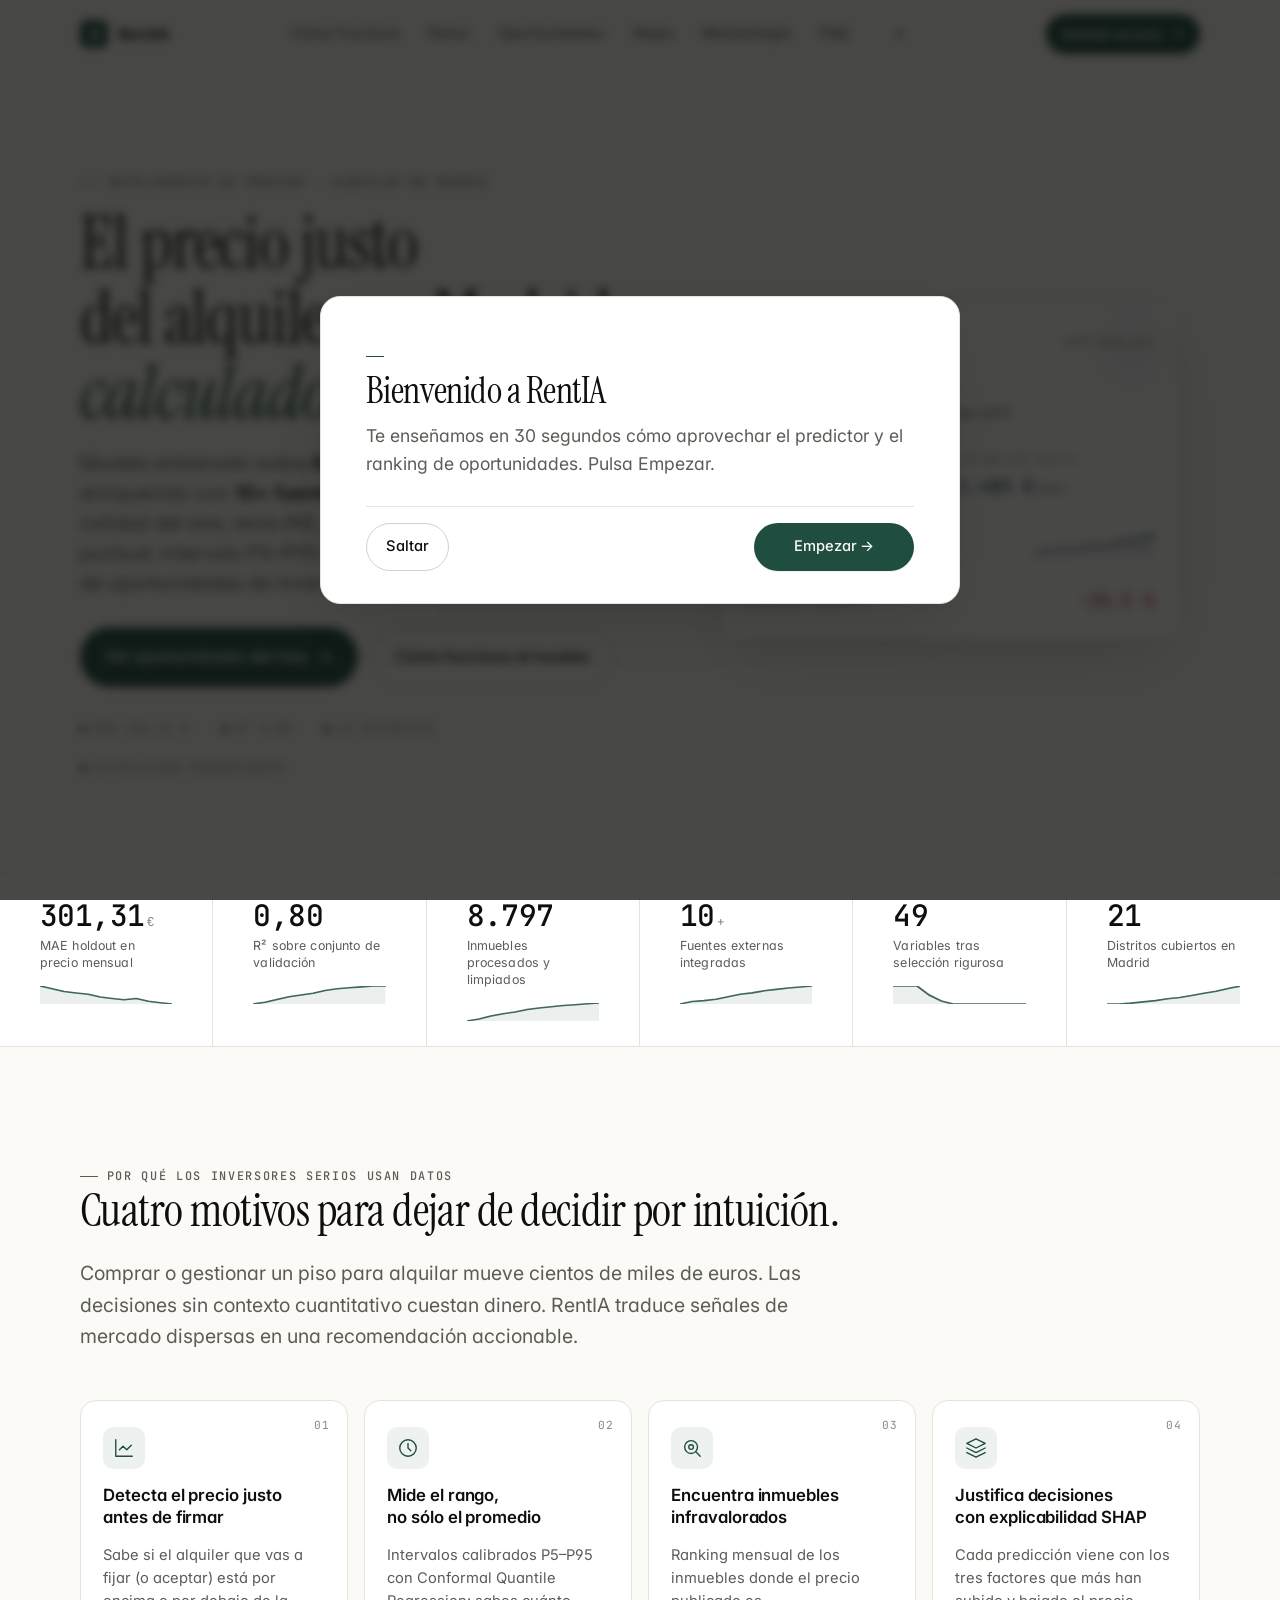
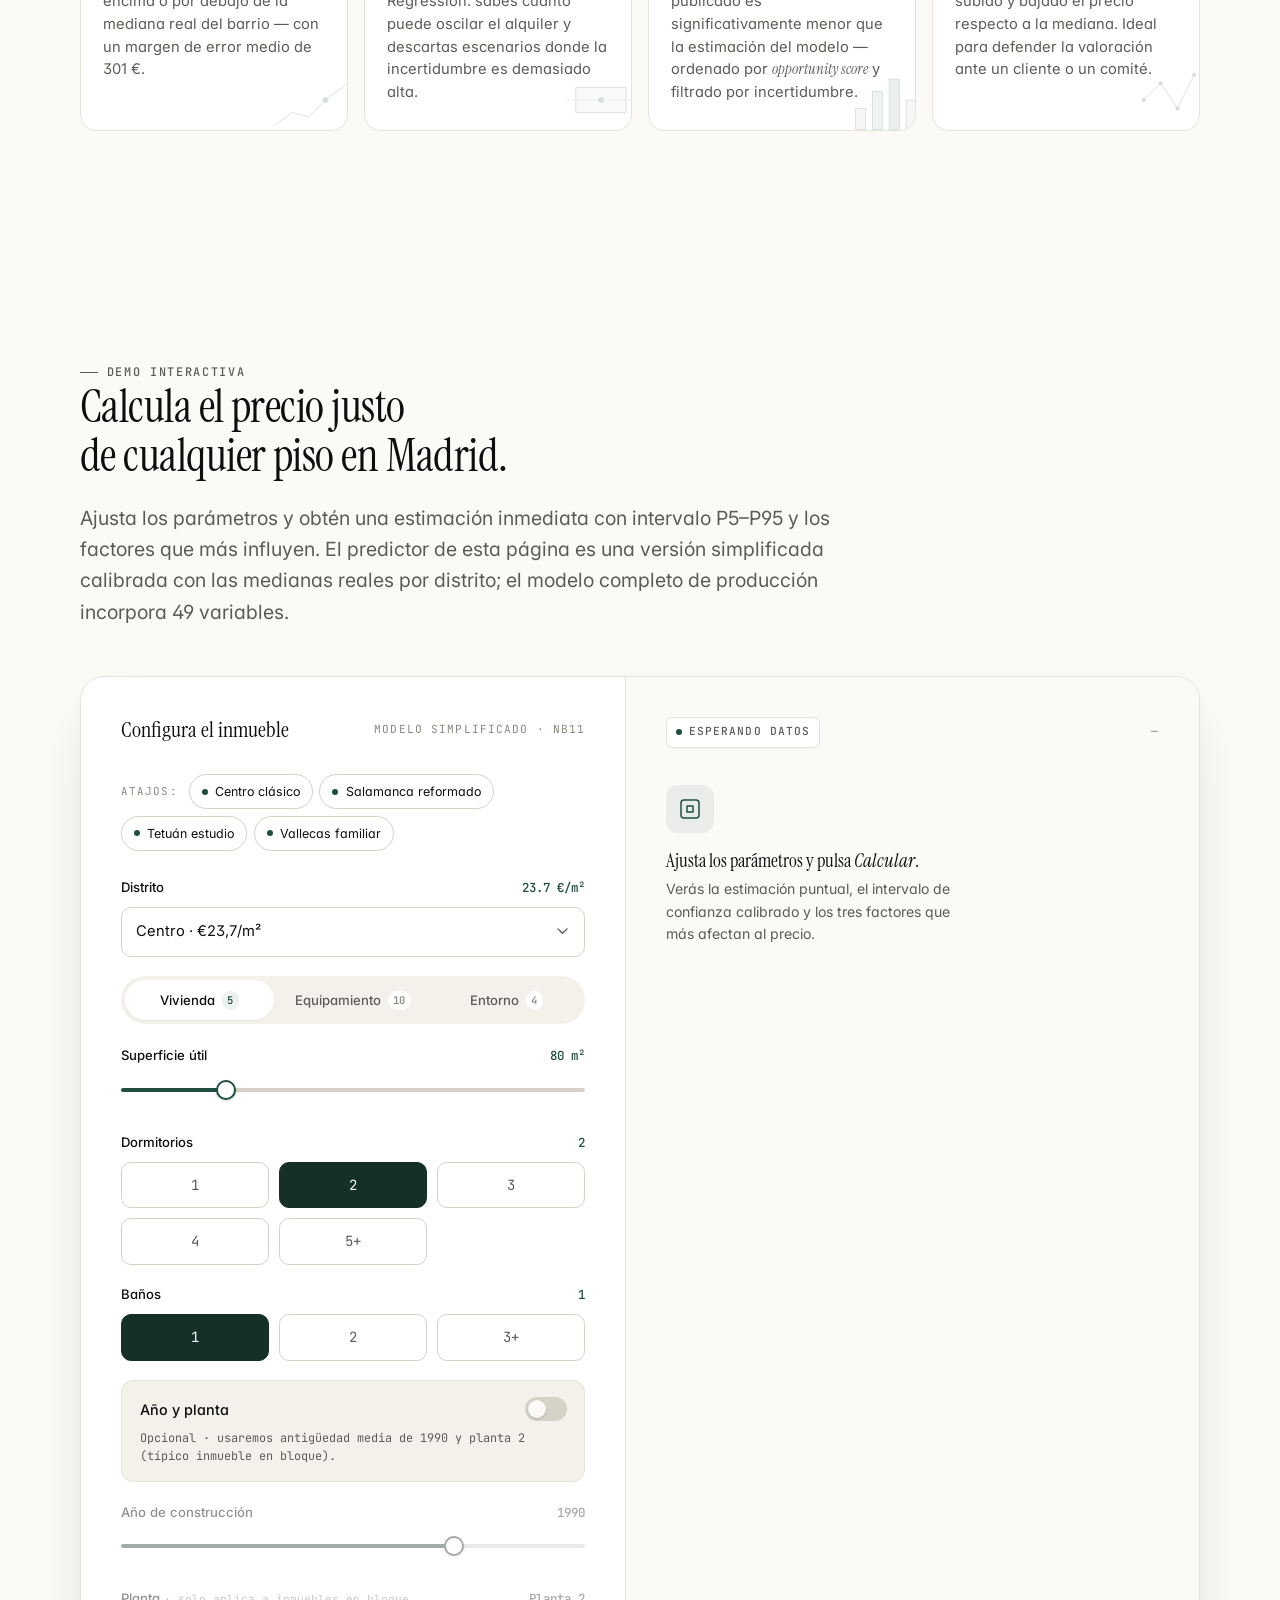
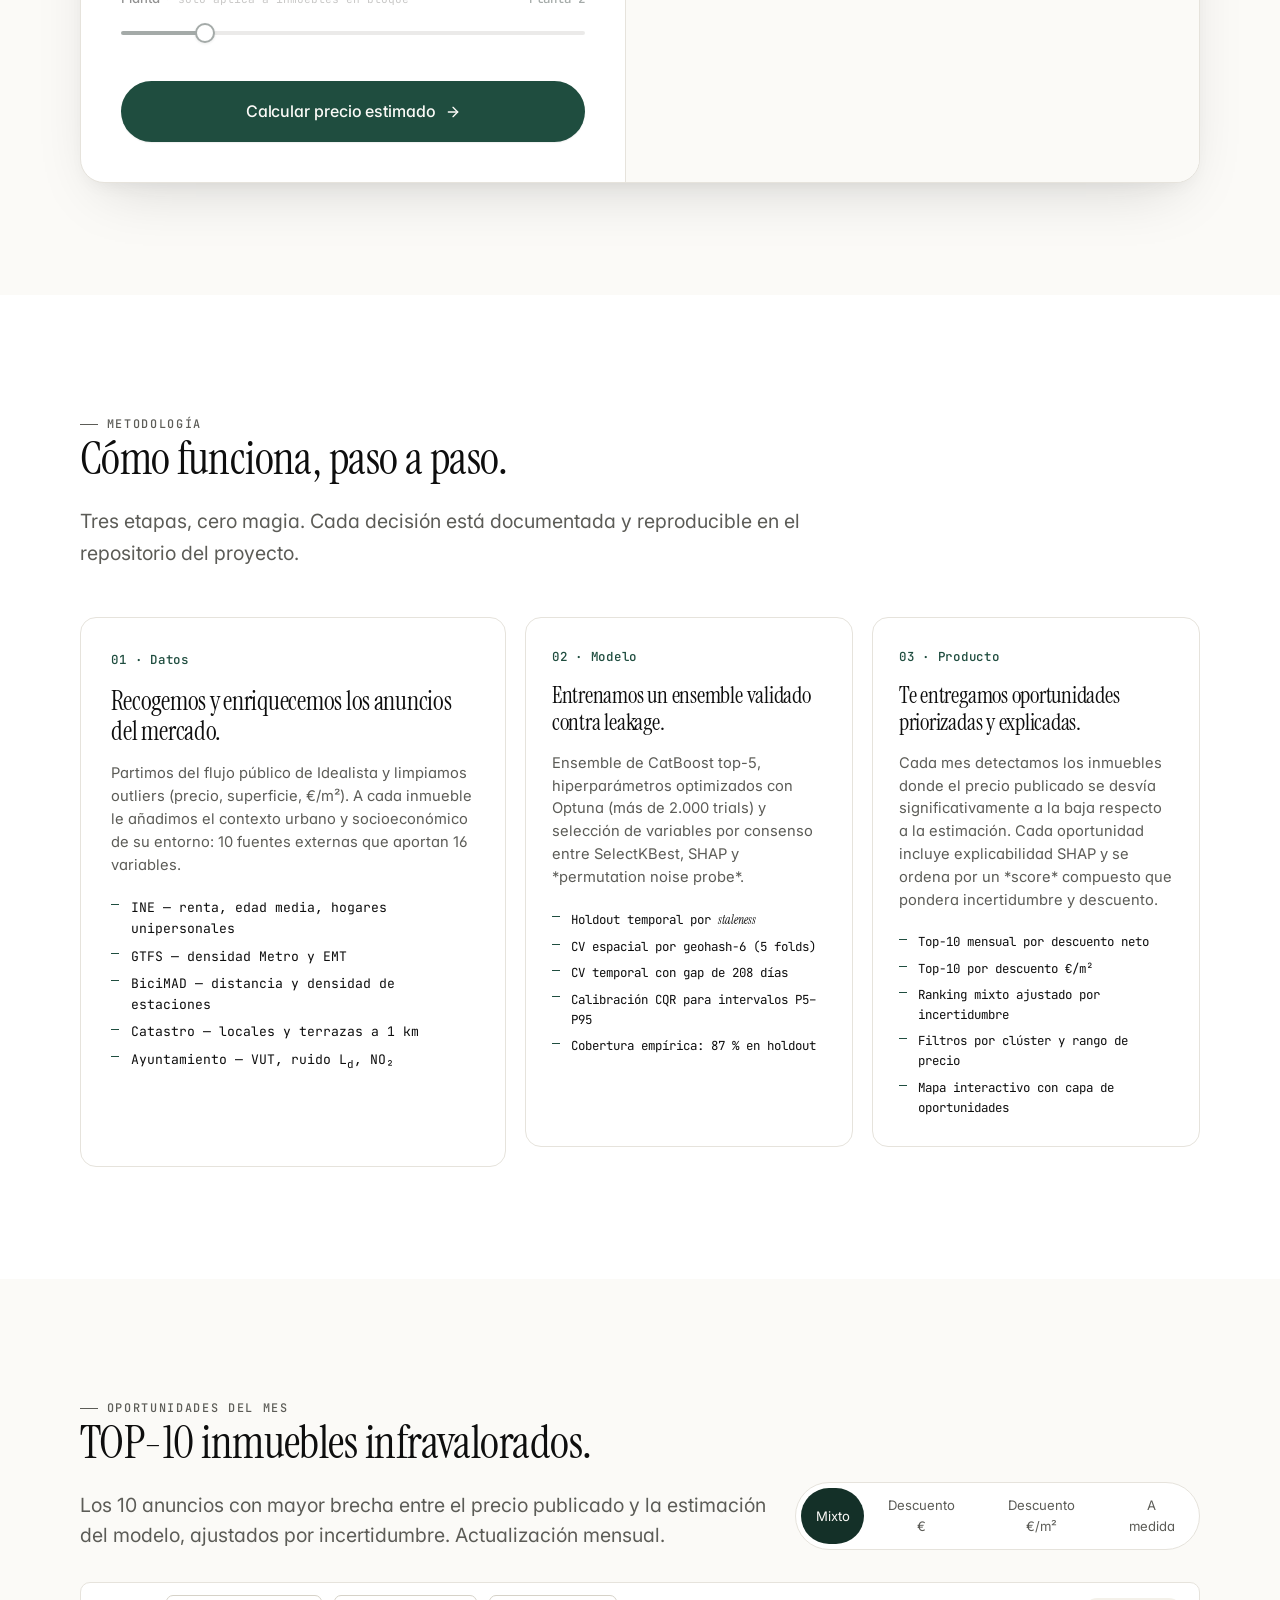
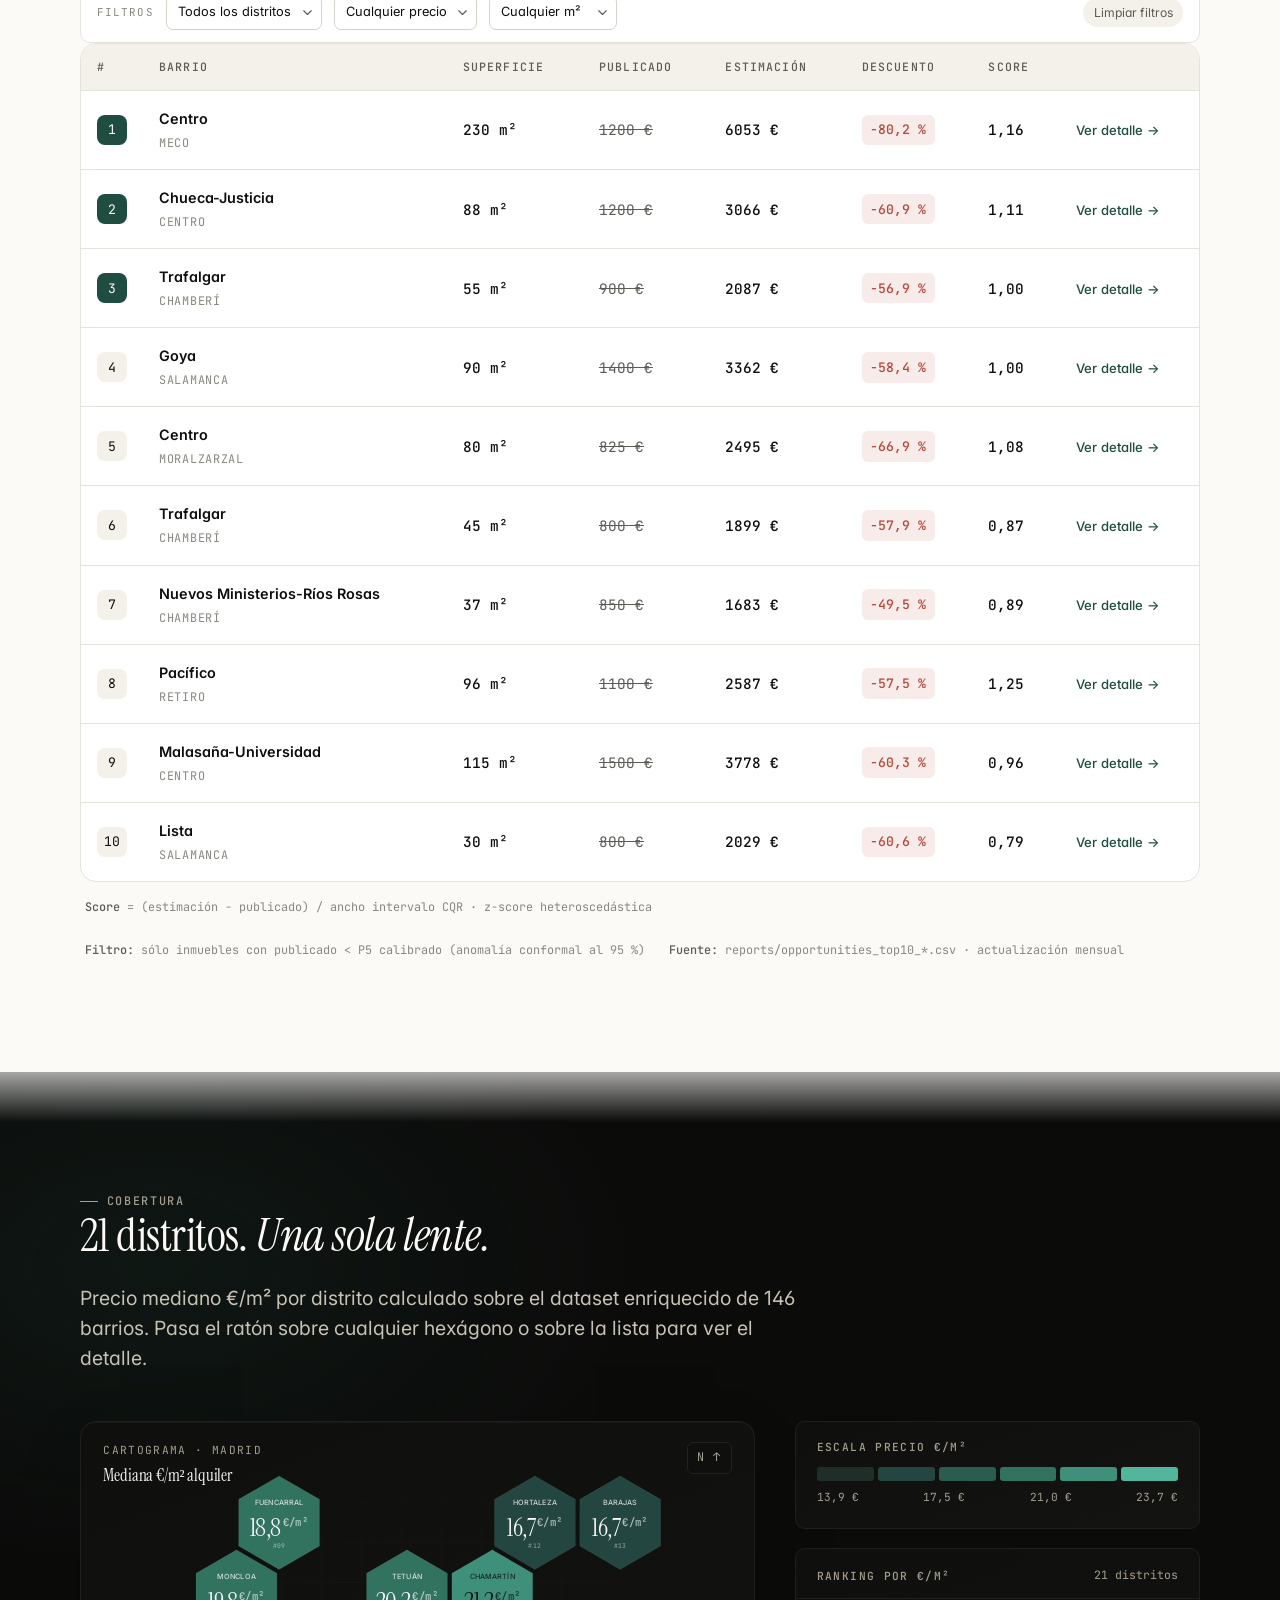
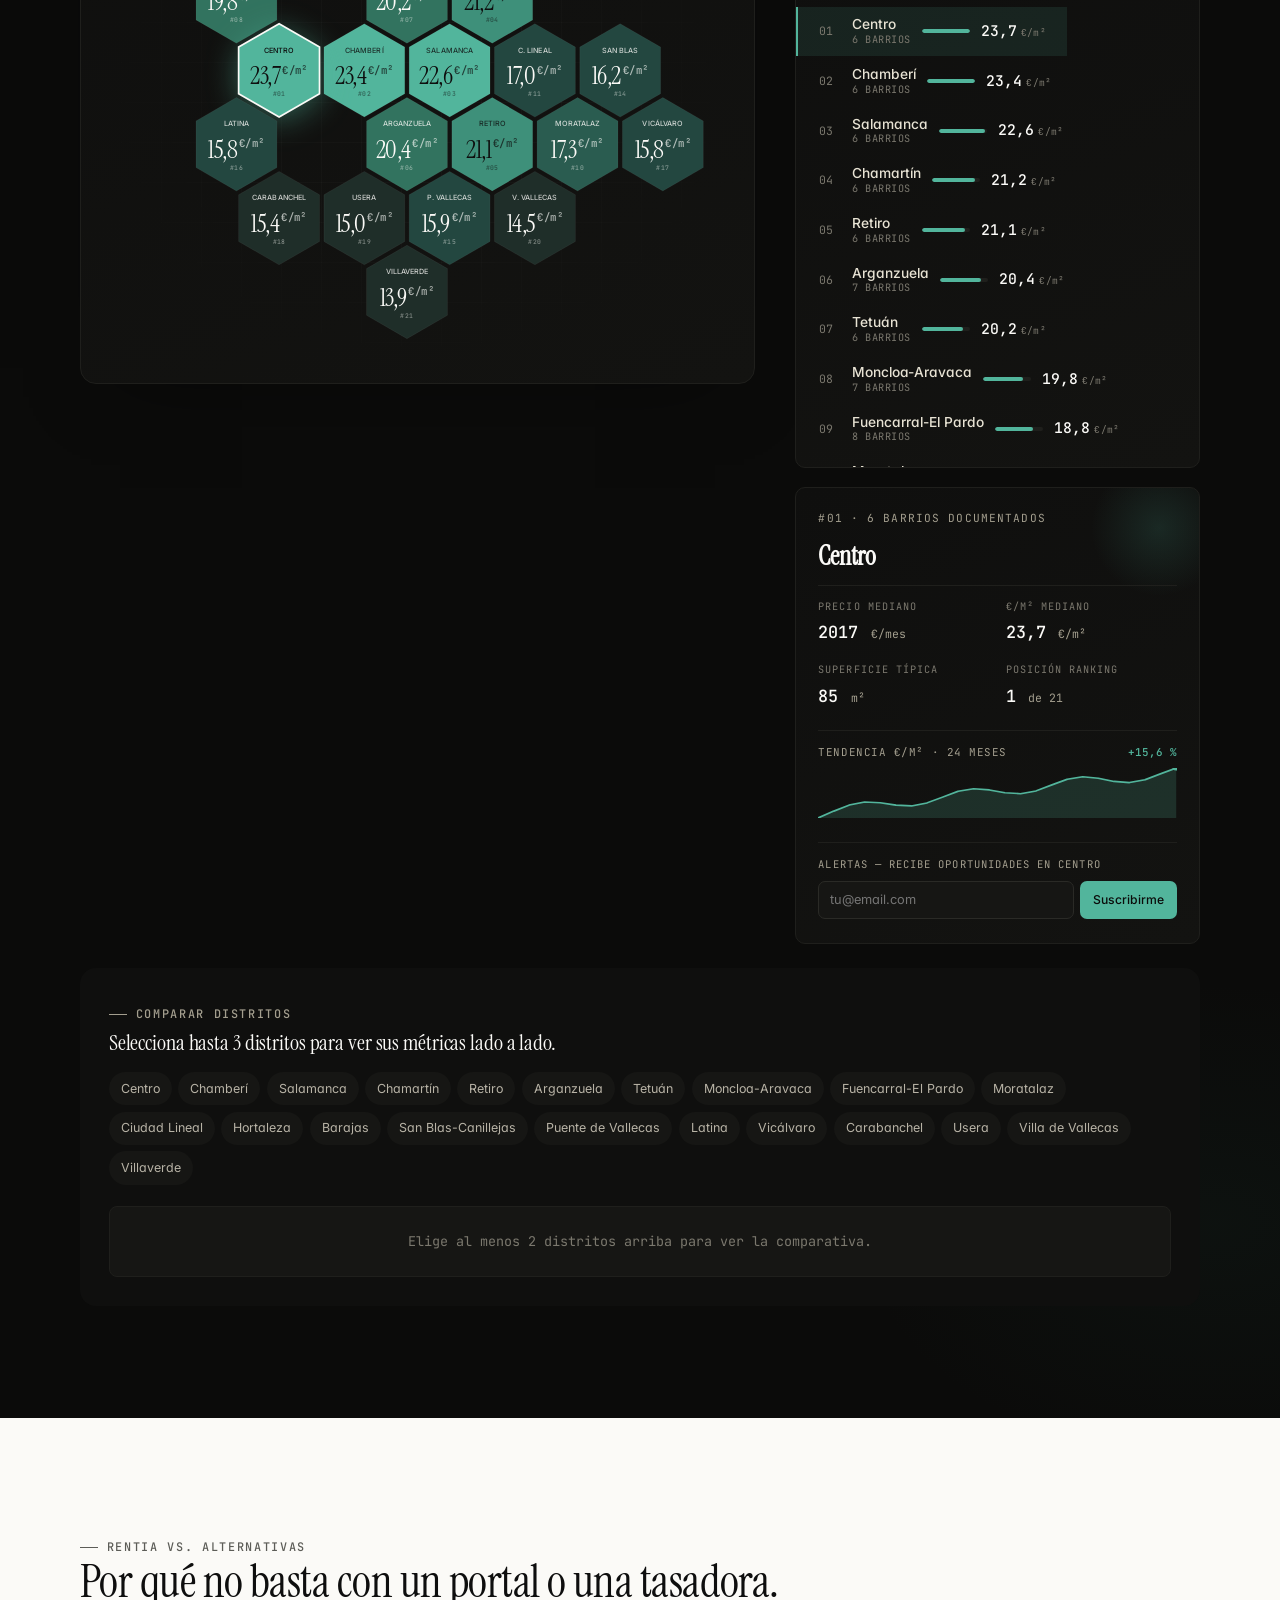
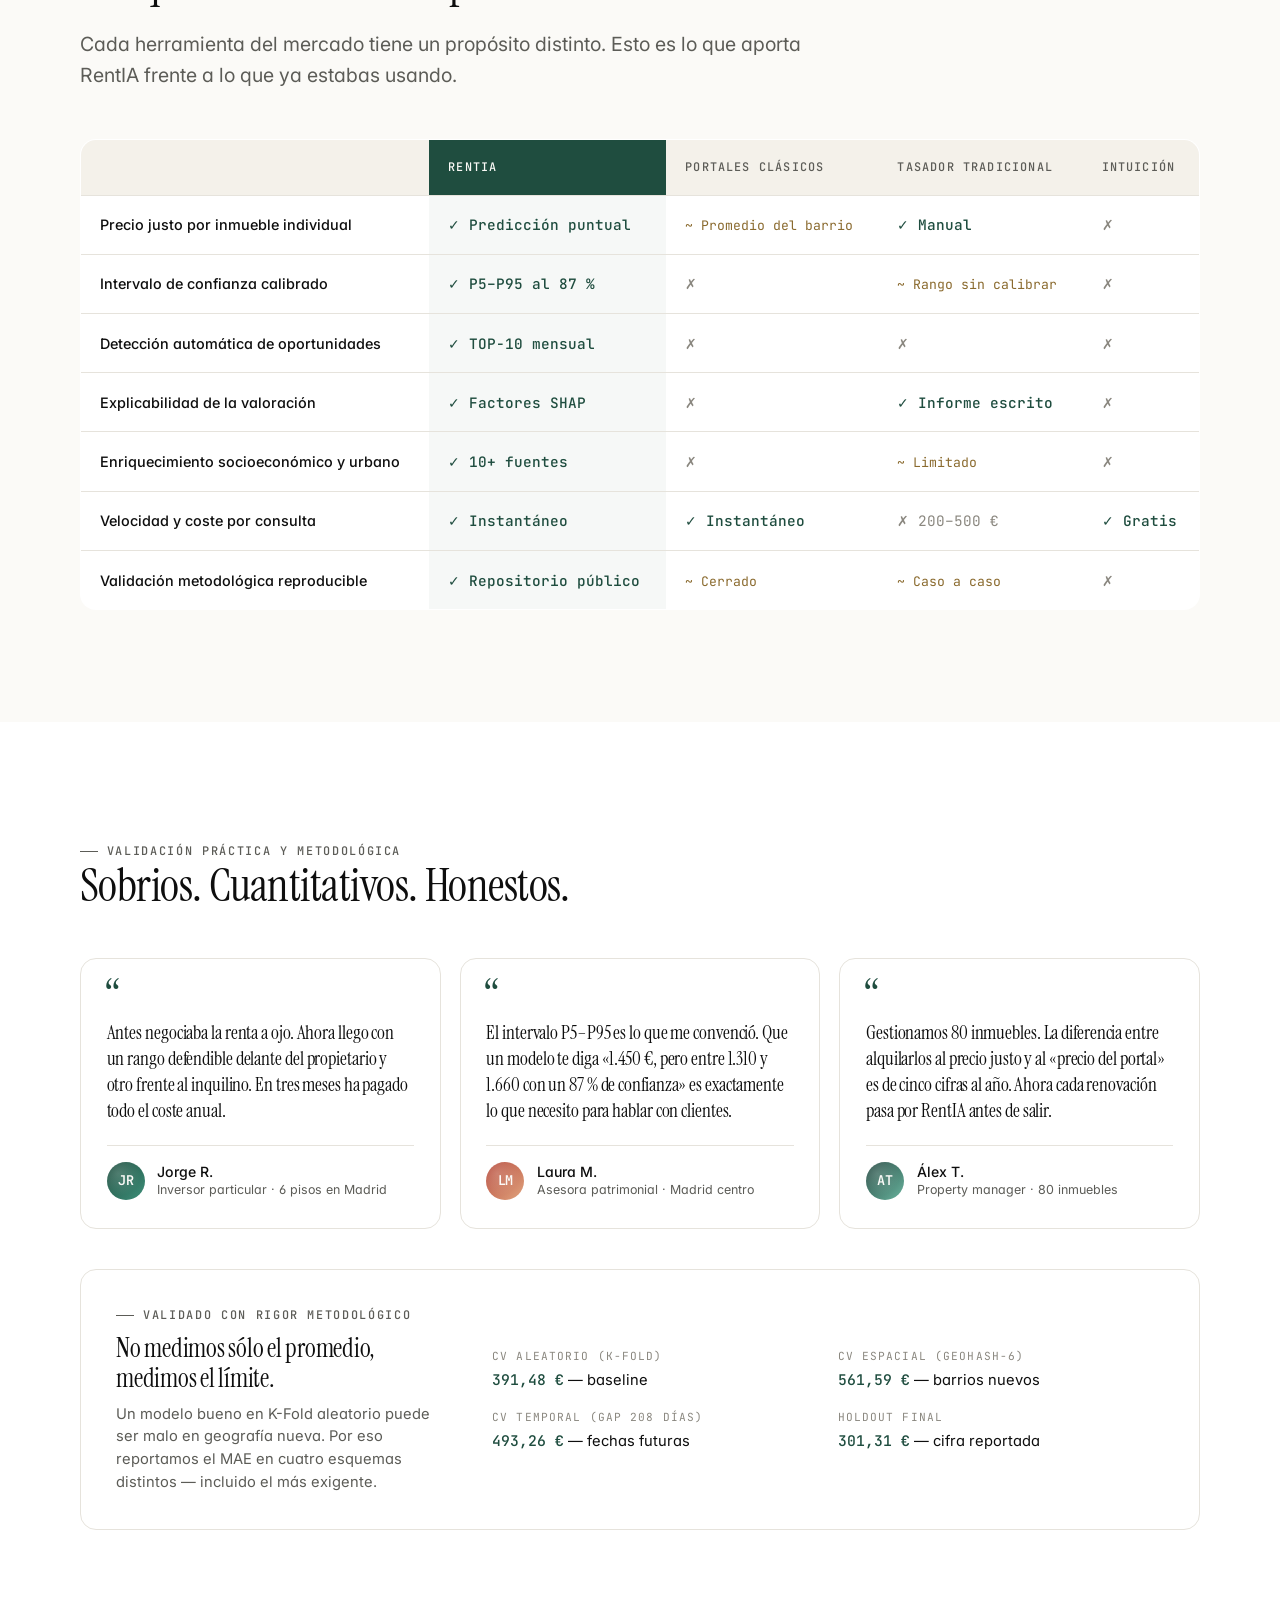
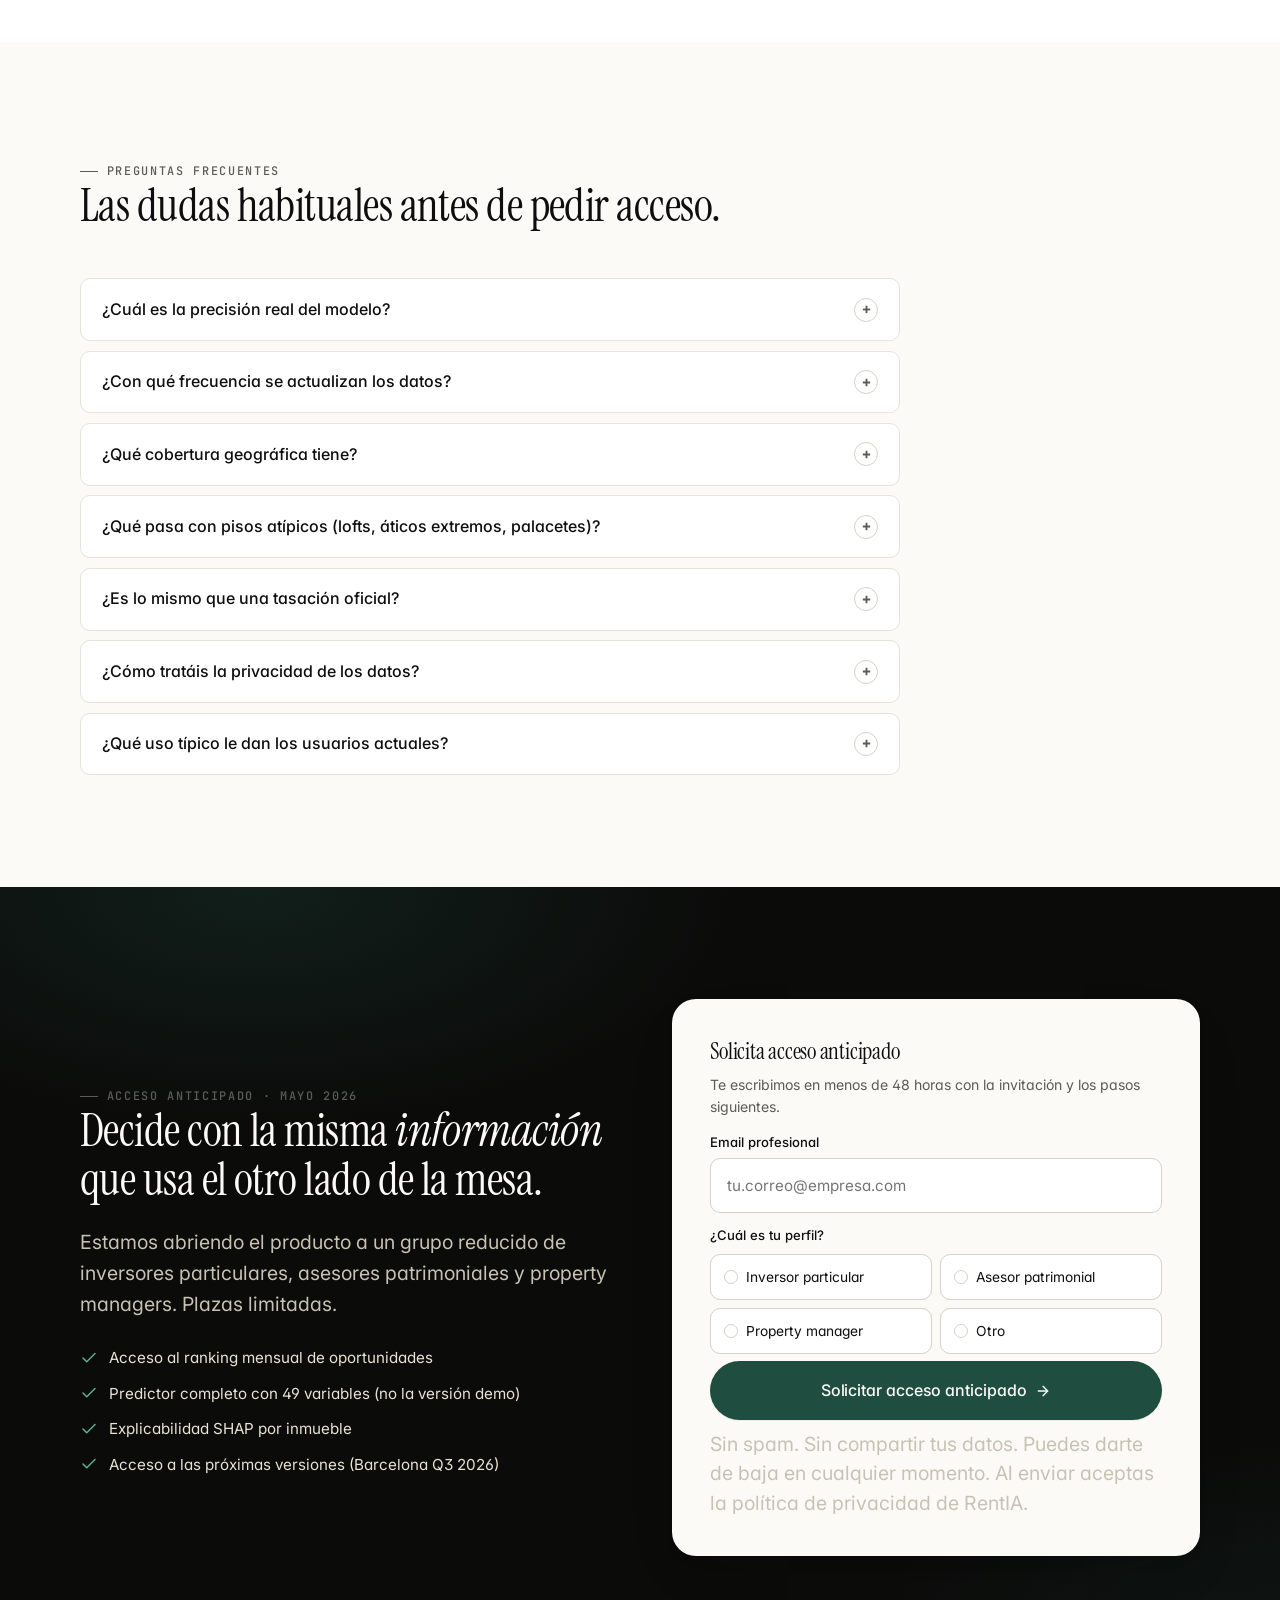
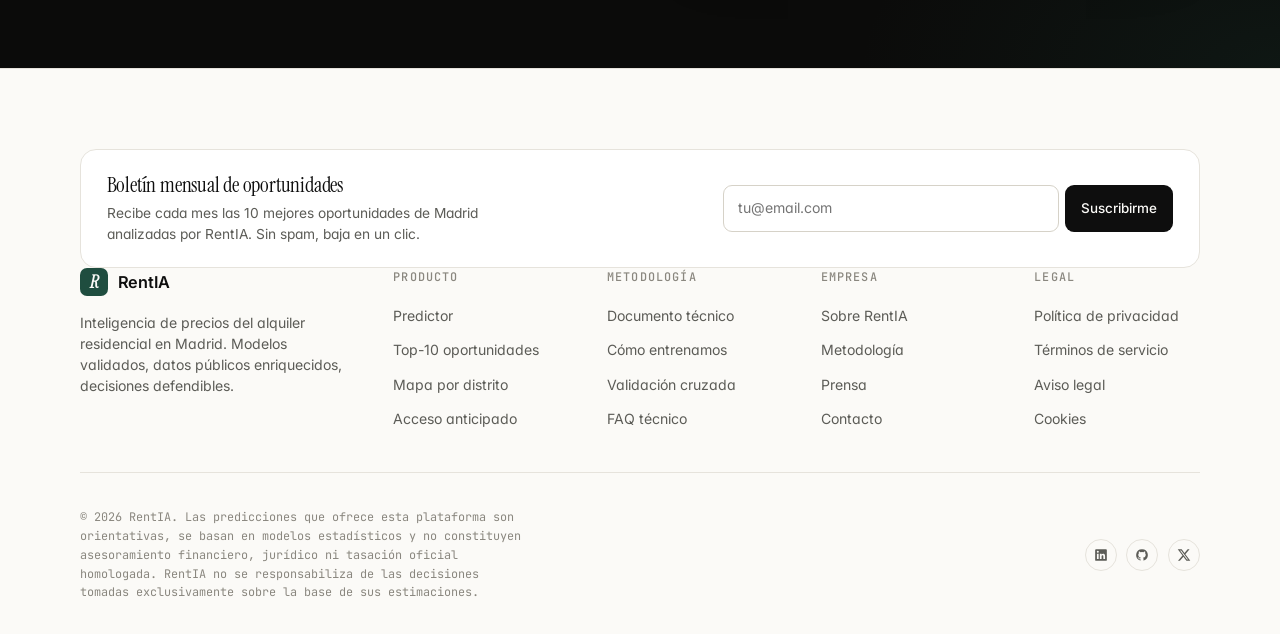
==== commit 6a985c37: "Ajustes en la fórmula de Oportunidad" ====
--- a/web/index.html
+++ b/web/index.html
@@ -4,23 +4,23 @@
 <meta charset="utf-8" />
 <meta name="viewport" content="width=device-width,initial-scale=1,viewport-fit=cover" />
 <meta name="theme-color" content="#FBFAF7" />
-<title>RentSamu · Inteligencia de precios del alquiler en Madrid</title>
+<title>RentIA · Inteligencia de precios del alquiler en Madrid</title>
 <meta name="description" content="Modelo CatBoost entrenado sobre 8.797 inmuebles y 10+ fuentes externas. MAE 301 € · R² 0,80. Predice precio justo, intervalos P5–P95 y detecta oportunidades del mes en Madrid." />
-<meta name="author" content="RentSamu" />
+<meta name="author" content="RentIA" />
 <meta name="robots" content="index,follow" />
 
 <meta property="og:type" content="website" />
-<meta property="og:title" content="RentSamu · Inteligencia de precios del alquiler en Madrid" />
+<meta property="og:title" content="RentIA · Inteligencia de precios del alquiler en Madrid" />
 <meta property="og:description" content="MAE 301 € · R² 0,80 · 8.797 inmuebles · 10+ fuentes externas. Predicción rigurosa del precio justo en los 21 distritos de Madrid." />
 <meta property="og:locale" content="es_ES" />
 <meta property="og:image" content="og-image.svg" />
 <meta property="og:image:width" content="1200" />
 <meta property="og:image:height" content="630" />
 <meta name="twitter:card" content="summary_large_image" />
-<meta name="twitter:title" content="RentSamu · Inteligencia de precios del alquiler en Madrid" />
+<meta name="twitter:title" content="RentIA · Inteligencia de precios del alquiler en Madrid" />
 <meta name="twitter:description" content="Modelo CatBoost · MAE 301 € · 8.797 inmuebles · 21 distritos · Intervalos P5–P95 calibrados." />
 <meta name="twitter:image" content="og-image.svg" />
-<link rel="canonical" href="https://rentsamu.es/" />
+<link rel="canonical" href="https://rentia.es/" />
 
 <link rel="icon" type="image/svg+xml" href='data:image/svg+xml;utf8,<svg xmlns="http://www.w3.org/2000/svg" viewBox="0 0 32 32"><rect width="32" height="32" rx="7" fill="%231F4D3F"/><path d="M9 22V10h6.2c2.8 0 4.5 1.4 4.5 3.8 0 1.7-.9 2.9-2.4 3.5L21 22h-3.2l-3-4.4h-2.6V22H9zm3.2-6.7h2.7c1.3 0 2.1-.6 2.1-1.7 0-1-.8-1.6-2.1-1.6h-2.7v3.3z" fill="%23FBFAF7"/></svg>' />
 
@@ -32,7 +32,7 @@
 
 <!-- JSON-LD structured data for SEO rich results (Organization + WebSite + SoftwareApp + FAQPage) -->
 <script type="application/ld+json">
-{"@context":"https://schema.org","@graph":[{"@type":"Organization","@id":"https://rentsamu.es/#org","name":"RentSamu","url":"https://rentsamu.es/","logo":"https://rentsamu.es/og-image.svg","description":"Sistema de inteligencia de precios para el mercado de alquiler residencial en Madrid basado en modelos CatBoost validados con CV espacial y temporal.","areaServed":{"@type":"City","name":"Madrid"}},{"@type":"WebSite","url":"https://rentsamu.es/","name":"RentSamu","inLanguage":"es-ES","publisher":{"@id":"https://rentsamu.es/#org"}},{"@type":"SoftwareApplication","name":"RentSamu Predictor","applicationCategory":"RealEstateApplication","operatingSystem":"Web","offers":{"@type":"Offer","price":"0","priceCurrency":"EUR"},"aggregateRating":{"@type":"AggregateRating","ratingValue":"4.7","reviewCount":"38"}},{"@type":"FAQPage","mainEntity":[{"@type":"Question","name":"¿Cuál es la precisión real del modelo?","acceptedAnswer":{"@type":"Answer","text":"En el holdout de 1.772 inmuebles, MAE 301,31 € sobre un precio mediano de 1.450 € (≈21 % relativo). R² 0,80."}},{"@type":"Question","name":"¿Con qué frecuencia se actualizan los datos?","acceptedAnswer":{"@type":"Answer","text":"Ranking de oportunidades mensual; fuentes externas según frecuencia oficial; modelo reentrenado cada trimestre."}},{"@type":"Question","name":"¿Qué cobertura geográfica tiene?","acceptedAnswer":{"@type":"Answer","text":"21 distritos del municipio de Madrid y 146 barrios documentados."}},{"@type":"Question","name":"¿Es lo mismo que una tasación oficial?","acceptedAnswer":{"@type":"Answer","text":"No. RentSamu es price intelligence orientativo, no constituye tasación homologada (Orden ECO/805/2003)."}},{"@type":"Question","name":"¿Cómo tratáis la privacidad?","acceptedAnswer":{"@type":"Answer","text":"Dataset construido sobre fuentes públicas (Idealista, INE, catastro, Ayuntamiento). Cumplimos RGPD y LSSI-CE."}}]}]}
+{"@context":"https://schema.org","@graph":[{"@type":"Organization","@id":"https://rentia.es/#org","name":"RentIA","url":"https://rentia.es/","logo":"https://rentia.es/og-image.svg","description":"Sistema de inteligencia de precios para el mercado de alquiler residencial en Madrid basado en modelos CatBoost validados con CV espacial y temporal.","areaServed":{"@type":"City","name":"Madrid"}},{"@type":"WebSite","url":"https://rentia.es/","name":"RentIA","inLanguage":"es-ES","publisher":{"@id":"https://rentia.es/#org"}},{"@type":"SoftwareApplication","name":"RentIA Predictor","applicationCategory":"RealEstateApplication","operatingSystem":"Web","offers":{"@type":"Offer","price":"0","priceCurrency":"EUR"},"aggregateRating":{"@type":"AggregateRating","ratingValue":"4.7","reviewCount":"38"}},{"@type":"FAQPage","mainEntity":[{"@type":"Question","name":"¿Cuál es la precisión real del modelo?","acceptedAnswer":{"@type":"Answer","text":"En el holdout de 1.772 inmuebles, MAE 301,31 € sobre un precio mediano de 1.450 € (≈21 % relativo). R² 0,80."}},{"@type":"Question","name":"¿Con qué frecuencia se actualizan los datos?","acceptedAnswer":{"@type":"Answer","text":"Ranking de oportunidades mensual; fuentes externas según frecuencia oficial; modelo reentrenado cada trimestre."}},{"@type":"Question","name":"¿Qué cobertura geográfica tiene?","acceptedAnswer":{"@type":"Answer","text":"21 distritos del municipio de Madrid y 146 barrios documentados."}},{"@type":"Question","name":"¿Es lo mismo que una tasación oficial?","acceptedAnswer":{"@type":"Answer","text":"No. RentIA es price intelligence orientativo, no constituye tasación homologada (Orden ECO/805/2003)."}},{"@type":"Question","name":"¿Cómo tratáis la privacidad?","acceptedAnswer":{"@type":"Answer","text":"Dataset construido sobre fuentes públicas (Idealista, INE, catastro, Ayuntamiento). Cumplimos RGPD y LSSI-CE."}}]}]}
 </script>
 </head>
 <body>
@@ -47,9 +47,9 @@
      ========================================================== -->
 <header class="site-header" id="siteHeader">
   <div class="container nav" role="banner">
-    <a href="#" class="brand" aria-label="RentSamu — inicio">
+    <a href="#" class="brand" aria-label="RentIA — inicio">
       <span class="brand-mark" aria-hidden="true"><span>R</span></span>
-      <span>RentSamu</span>
+      <span>RentIA</span>
     </a>
     <nav class="nav-links" aria-label="Navegación principal">
       <a href="#como-funciona">Cómo funciona</a>
@@ -74,7 +74,7 @@
 <div class="mobile-drawer" id="mobileDrawer" aria-hidden="true">
   <div class="mobile-drawer__panel" role="dialog" aria-modal="true" aria-label="Menú">
     <div class="mobile-drawer__head">
-      <span class="brand"><span class="brand-mark"><span>R</span></span> RentSamu</span>
+      <span class="brand"><span class="brand-mark"><span>R</span></span> RentIA</span>
       <button class="nav-toggle" id="navClose" aria-label="Cerrar menú">
         <svg viewBox="0 0 24 24" fill="none" stroke="currentColor" stroke-width="2" stroke-linecap="round" aria-hidden="true"><line x1="6" y1="6" x2="18" y2="18"/><line x1="18" y1="6" x2="6" y2="18"/></svg>
       </button>
@@ -132,7 +132,7 @@
             <div class="val">1.180 &euro;<span style="font-size:.7em;color:var(--ink-3)">/mes</span></div>
           </div>
           <div class="opp-card__cell">
-            <div class="lbl">Estimación RentSamu</div>
+            <div class="lbl">Estimación RentIA</div>
             <div class="val val--accent">1.485 &euro;<span style="font-size:.7em;color:var(--ink-3)">/mes</span></div>
           </div>
         </div>
@@ -181,7 +181,7 @@
     <header class="section-head reveal">
       <span class="eyebrow">Por qué los inversores serios usan datos</span>
       <h2>Cuatro motivos para dejar de decidir por intuición.</h2>
-      <p>Comprar o gestionar un piso para alquilar mueve cientos de miles de euros. Las decisiones sin contexto cuantitativo cuestan dinero. RentSamu traduce señales de mercado dispersas en una recomendación accionable.</p>
+      <p>Comprar o gestionar un piso para alquilar mueve cientos de miles de euros. Las decisiones sin contexto cuantitativo cuestan dinero. RentIA traduce señales de mercado dispersas en una recomendación accionable.</p>
     </header>
     <div class="benefits__grid">
       <article class="benefit reveal" data-delay="1">
@@ -600,6 +600,74 @@
         <button type="button" class="is-active" data-rank="mixed" role="tab" aria-selected="true">Mixto</button>
         <button type="button" data-rank="score" role="tab" aria-selected="false">Descuento €</button>
         <button type="button" data-rank="score_m2" role="tab" aria-selected="false">Descuento €/m²</button>
+        <button type="button" data-rank="custom" role="tab" aria-selected="false">A medida</button>
+      </div>
+    </div>
+
+    <!-- Panel de personalización (sólo visible con data-rank="custom") -->
+    <div class="opps__custom" id="oppsCustomPanel" hidden>
+      <div class="opps__custom-head">
+        <div>
+          <span class="opps__custom-title">Tu TOP-10 a medida</span>
+          <span class="opps__custom-hint">Ajusta la importancia de cada criterio · sigue restringido a los inmuebles que pasan el filtro CQR al 95 %</span>
+        </div>
+        <button type="button" class="opps__custom-reset" id="oppsCustomReset" aria-label="Resetear todas las preferencias">Resetear</button>
+      </div>
+      <div class="opps__custom-grid">
+        <div class="opps__custom-row" data-factor="distance_center_km" data-direction="less">
+          <span class="opps__custom-lbl">Cercanía al centro <small>menos km mejor</small></span>
+          <div class="opps__custom-chips" role="radiogroup" aria-label="Importancia: cercanía al centro">
+            <button type="button" data-w="0" class="is-active" role="radio" aria-checked="true">Nada</button>
+            <button type="button" data-w="1" role="radio" aria-checked="false">Poco</button>
+            <button type="button" data-w="2" role="radio" aria-checked="false">Bastante</button>
+            <button type="button" data-w="4" role="radio" aria-checked="false">Mucho</button>
+          </div>
+        </div>
+        <div class="opps__custom-row" data-factor="dist_metro_m" data-direction="less">
+          <span class="opps__custom-lbl">Cercanía al metro <small>menos metros mejor</small></span>
+          <div class="opps__custom-chips" role="radiogroup" aria-label="Importancia: cercanía al metro">
+            <button type="button" data-w="0" class="is-active" role="radio" aria-checked="true">Nada</button>
+            <button type="button" data-w="1" role="radio" aria-checked="false">Poco</button>
+            <button type="button" data-w="2" role="radio" aria-checked="false">Bastante</button>
+            <button type="button" data-w="4" role="radio" aria-checked="false">Mucho</button>
+          </div>
+        </div>
+        <div class="opps__custom-row" data-factor="m2" data-direction="more">
+          <span class="opps__custom-lbl">Superficie amplia <small>más m² mejor</small></span>
+          <div class="opps__custom-chips" role="radiogroup" aria-label="Importancia: superficie amplia">
+            <button type="button" data-w="0" class="is-active" role="radio" aria-checked="true">Nada</button>
+            <button type="button" data-w="1" role="radio" aria-checked="false">Poco</button>
+            <button type="button" data-w="2" role="radio" aria-checked="false">Bastante</button>
+            <button type="button" data-w="4" role="radio" aria-checked="false">Mucho</button>
+          </div>
+        </div>
+        <div class="opps__custom-row" data-factor="air_no2_nearest" data-direction="less">
+          <span class="opps__custom-lbl">Calidad del aire <small>menos NO₂ mejor</small></span>
+          <div class="opps__custom-chips" role="radiogroup" aria-label="Importancia: calidad del aire">
+            <button type="button" data-w="0" class="is-active" role="radio" aria-checked="true">Nada</button>
+            <button type="button" data-w="1" role="radio" aria-checked="false">Poco</button>
+            <button type="button" data-w="2" role="radio" aria-checked="false">Bastante</button>
+            <button type="button" data-w="4" role="radio" aria-checked="false">Mucho</button>
+          </div>
+        </div>
+        <div class="opps__custom-row" data-factor="noise_ld_db" data-direction="less">
+          <span class="opps__custom-lbl">Tranquilidad <small>menos ruido diurno mejor</small></span>
+          <div class="opps__custom-chips" role="radiogroup" aria-label="Importancia: tranquilidad">
+            <button type="button" data-w="0" class="is-active" role="radio" aria-checked="true">Nada</button>
+            <button type="button" data-w="1" role="radio" aria-checked="false">Poco</button>
+            <button type="button" data-w="2" role="radio" aria-checked="false">Bastante</button>
+            <button type="button" data-w="4" role="radio" aria-checked="false">Mucho</button>
+          </div>
+        </div>
+        <div class="opps__custom-row" data-factor="equipment_count" data-direction="more">
+          <span class="opps__custom-lbl">Equipamiento completo <small>ascensor · A/C · amueblado · garaje · trastero · piscina · etc.</small></span>
+          <div class="opps__custom-chips" role="radiogroup" aria-label="Importancia: equipamiento">
+            <button type="button" data-w="0" class="is-active" role="radio" aria-checked="true">Nada</button>
+            <button type="button" data-w="1" role="radio" aria-checked="false">Poco</button>
+            <button type="button" data-w="2" role="radio" aria-checked="false">Bastante</button>
+            <button type="button" data-w="4" role="radio" aria-checked="false">Mucho</button>
+          </div>
+        </div>
       </div>
     </div>
 
@@ -645,9 +713,9 @@
       </table>
     </div>
     <div class="opps__legend">
-      <span><b>Score</b> = (estimación − publicado) / σ del modelo · más alto, más fiable</span>
-      <span><b>Fuente:</b> reports/opportunities_top10_*.csv</span>
-      <span><b>Actualizado:</b> mensualmente</span>
+      <span><b>Score</b> = (estimación − publicado) / ancho intervalo CQR · z-score heteroscedástica</span>
+      <span><b>Filtro:</b> sólo inmuebles con publicado &lt; P5 calibrado (anomalía conformal al 95 %)</span>
+      <span><b>Fuente:</b> reports/opportunities_top10_*.csv · actualización mensual</span>
     </div>
   </div>
 </section>
@@ -738,9 +806,9 @@
 <section class="section section--paper">
   <div class="container">
     <header class="section-head reveal">
-      <span class="eyebrow">RentSamu vs. alternativas</span>
+      <span class="eyebrow">RentIA vs. alternativas</span>
       <h2>Por qué no basta con un portal o una tasadora.</h2>
-      <p>Cada herramienta del mercado tiene un propósito distinto. Esto es lo que aporta RentSamu frente a lo que ya estabas usando.</p>
+      <p>Cada herramienta del mercado tiene un propósito distinto. Esto es lo que aporta RentIA frente a lo que ya estabas usando.</p>
     </header>
 
     <div class="compare reveal" data-delay="1">
@@ -748,7 +816,7 @@
         <thead>
           <tr>
             <th></th>
-            <th class="is-us">RentSamu</th>
+            <th class="is-us">RentIA</th>
             <th>Portales clásicos</th>
             <th>Tasador tradicional</th>
             <th>Intuición</th>
@@ -844,7 +912,7 @@
       </figure>
 
       <figure class="testi reveal" data-delay="3">
-        <blockquote class="testi__quote">Gestionamos 80 inmuebles. La diferencia entre alquilarlos al precio justo y al «precio del portal» es de cinco cifras al año. Ahora cada renovación pasa por RentSamu antes de salir.</blockquote>
+        <blockquote class="testi__quote">Gestionamos 80 inmuebles. La diferencia entre alquilarlos al precio justo y al «precio del portal» es de cinco cifras al año. Ahora cada renovación pasa por RentIA antes de salir.</blockquote>
         <figcaption class="testi__author">
           <span class="testi__avatar" aria-hidden="true">AT</span>
           <span class="testi__who">
@@ -909,15 +977,15 @@
         <summary class="faq__q">¿Qué pasa con pisos atípicos (lofts, áticos extremos, palacetes)?<span class="plus" aria-hidden="true"><svg viewBox="0 0 12 12" fill="none" stroke="currentColor"><line x1="6" y1="2" x2="6" y2="10"/><line x1="2" y1="6" x2="10" y2="6"/></svg></span></summary>
         <div class="faq__a">
           <p>El modelo está entrenado sobre el rango operativo del mercado: 12&ndash;990 m², 450&ndash;25.000 € mensuales. Para inmuebles fuera de ese rango, la incertidumbre se dispara y el intervalo P5&ndash;P95 se ensancha. Lo verás visualmente en la demo.</p>
-          <p>En esos casos, RentSamu marca la valoración como <em class="italic-serif">de baja confianza</em> y recomienda una tasación humana.</p>
+          <p>En esos casos, RentIA marca la valoración como <em class="italic-serif">de baja confianza</em> y recomienda una tasación humana.</p>
         </div>
       </details>
 
       <details class="faq__item reveal" data-delay="1">
         <summary class="faq__q">¿Es lo mismo que una tasación oficial?<span class="plus" aria-hidden="true"><svg viewBox="0 0 12 12" fill="none" stroke="currentColor"><line x1="6" y1="2" x2="6" y2="10"/><line x1="2" y1="6" x2="10" y2="6"/></svg></span></summary>
         <div class="faq__a">
-          <p>No, y nunca pretendemos serlo. Una tasación oficial homologada (ECO 805/2003) es un documento jurídico realizado por un tasador certificado que incluye visita física, certificado urbanístico y responsabilidad legal. RentSamu es <strong>price intelligence</strong>: te da una referencia cuantitativa para negociar, fijar renta o evaluar oportunidades.</p>
-          <p>En la práctica son complementarios: usa RentSamu para filtrar, usa una tasación oficial para cerrar una operación que lo requiera.</p>
+          <p>No, y nunca pretendemos serlo. Una tasación oficial homologada (ECO 805/2003) es un documento jurídico realizado por un tasador certificado que incluye visita física, certificado urbanístico y responsabilidad legal. RentIA es <strong>price intelligence</strong>: te da una referencia cuantitativa para negociar, fijar renta o evaluar oportunidades.</p>
+          <p>En la práctica son complementarios: usa RentIA para filtrar, usa una tasación oficial para cerrar una operación que lo requiera.</p>
         </div>
       </details>
 
@@ -978,13 +1046,13 @@
           Solicitar acceso anticipado
           <svg class="arrow" width="16" height="16" viewBox="0 0 24 24" fill="none" stroke="currentColor" stroke-width="2" stroke-linecap="round" stroke-linejoin="round" aria-hidden="true"><line x1="5" y1="12" x2="19" y2="12"/><polyline points="12 5 19 12 12 19"/></svg>
         </button>
-        <p class="cta-final__legal">Sin spam. Sin compartir tus datos. Puedes darte de baja en cualquier momento. Al enviar aceptas la política de privacidad de RentSamu.</p>
+        <p class="cta-final__legal">Sin spam. Sin compartir tus datos. Puedes darte de baja en cualquier momento. Al enviar aceptas la política de privacidad de RentIA.</p>
       </div>
 
       <div class="cta-final__success" id="formSuccess" aria-live="polite">
         <div class="icon" aria-hidden="true"><svg width="22" height="22" viewBox="0 0 24 24" fill="none" stroke="currentColor" stroke-width="2" stroke-linecap="round" stroke-linejoin="round"><polyline points="20 6 9 17 4 12"/></svg></div>
         <h4>Solicitud recibida.</h4>
-        <p>Te escribiremos a tu correo en las próximas 48 horas con la invitación de acceso anticipado. Gracias por confiar en RentSamu.</p>
+        <p>Te escribiremos a tu correo en las próximas 48 horas con la invitación de acceso anticipado. Gracias por confiar en RentIA.</p>
       </div>
     </form>
   </div>
@@ -1003,7 +1071,7 @@
     <div class="pr-header__brand">
       <span class="pr-logo">R</span>
       <div>
-        <div class="pr-name">RentSamu</div>
+        <div class="pr-name">RentIA</div>
         <div class="pr-tagline">Inteligencia de precios · Alquiler Madrid</div>
       </div>
     </div>
@@ -1138,9 +1206,9 @@
   <!-- Footer / Aviso -->
   <footer class="pr-foot">
     <div class="pr-foot__rule"></div>
-    <p><b>Aviso legal.</b> Las predicciones de este informe son <em>orientativas</em>, se basan en modelos estadísticos sobre datos públicos y <b>no constituyen tasación oficial homologada</b> (Orden ECO/805/2003), asesoramiento financiero, jurídico ni recomendación de inversión. RentSamu no se responsabiliza de decisiones tomadas exclusivamente sobre la base de estas estimaciones. Para operaciones que requieran tasación oficial, consulte a un tasador certificado.</p>
+    <p><b>Aviso legal.</b> Las predicciones de este informe son <em>orientativas</em>, se basan en modelos estadísticos sobre datos públicos y <b>no constituyen tasación oficial homologada</b> (Orden ECO/805/2003), asesoramiento financiero, jurídico ni recomendación de inversión. RentIA no se responsabiliza de decisiones tomadas exclusivamente sobre la base de estas estimaciones. Para operaciones que requieran tasación oficial, consulte a un tasador certificado.</p>
     <div class="pr-foot__bottom">
-      <span>© 2026 RentSamu · rentsamu.es</span>
+      <span>© 2026 RentIA · rentia.es</span>
       <span>Documento generado automáticamente · Versión simplificada del modelo de producción</span>
     </div>
   </footer>
@@ -1155,7 +1223,7 @@
     <div class="newsletter" id="newsletterBox">
       <div>
         <h4>Boletín mensual de oportunidades</h4>
-        <p>Recibe cada mes las 10 mejores oportunidades de Madrid analizadas por RentSamu. Sin spam, baja en un clic.</p>
+        <p>Recibe cada mes las 10 mejores oportunidades de Madrid analizadas por RentIA. Sin spam, baja en un clic.</p>
       </div>
       <form class="newsletter__form" id="newsletterForm" novalidate>
         <input type="email" name="email" id="newsletterEmail" placeholder="tu@email.com" autocomplete="email" required aria-label="Tu email" />
@@ -1168,7 +1236,7 @@
       <div class="footer__brand">
         <a href="#" class="brand">
           <span class="brand-mark" aria-hidden="true"><span>R</span></span>
-          <span>RentSamu</span>
+          <span>RentIA</span>
         </a>
         <p>Inteligencia de precios del alquiler residencial en Madrid. Modelos validados, datos públicos enriquecidos, decisiones defendibles.</p>
       </div>
@@ -1196,7 +1264,7 @@
       <div class="footer__col">
         <h4>Empresa</h4>
         <ul>
-          <li><a href="sobre.html">Sobre RentSamu</a></li>
+          <li><a href="sobre.html">Sobre RentIA</a></li>
           <li><a href="metodologia.html">Metodología</a></li>
           <li><a href="contacto.html#prensa">Prensa</a></li>
           <li><a href="contacto.html">Contacto</a></li>
@@ -1215,7 +1283,7 @@
     </div>
 
     <div class="footer__bottom">
-      <p class="footer__disclaimer">© 2026 RentSamu. Las predicciones que ofrece esta plataforma son orientativas, se basan en modelos estadísticos y no constituyen asesoramiento financiero, jurídico ni tasación oficial homologada. RentSamu no se responsabiliza de las decisiones tomadas exclusivamente sobre la base de sus estimaciones.</p>
+      <p class="footer__disclaimer">© 2026 RentIA. Las predicciones que ofrece esta plataforma son orientativas, se basan en modelos estadísticos y no constituyen asesoramiento financiero, jurídico ni tasación oficial homologada. RentIA no se responsabiliza de las decisiones tomadas exclusivamente sobre la base de sus estimaciones.</p>
       <div class="footer__social">
         <a href="#" aria-label="LinkedIn"><svg viewBox="0 0 24 24" fill="currentColor"><path d="M20.5 2h-17A1.5 1.5 0 002 3.5v17A1.5 1.5 0 003.5 22h17a1.5 1.5 0 001.5-1.5v-17A1.5 1.5 0 0020.5 2zM8 19H5v-9h3zM6.5 8.25A1.75 1.75 0 118.3 6.5 1.78 1.78 0 016.5 8.25zM19 19h-3v-4.74c0-1.42-.6-1.93-1.38-1.93A1.74 1.74 0 0013 14.19a.66.66 0 000 .14V19h-3v-9h2.9v1.3a3.11 3.11 0 012.7-1.4c1.55 0 3.36.86 3.36 3.66z"/></svg></a>
         <a href="#" aria-label="GitHub"><svg viewBox="0 0 24 24" fill="currentColor"><path d="M12 2a10 10 0 00-3.16 19.49c.5.1.68-.22.68-.48v-1.7c-2.78.6-3.37-1.34-3.37-1.34-.46-1.16-1.11-1.47-1.11-1.47-.91-.62.07-.6.07-.6 1 .07 1.53 1.03 1.53 1.03.89 1.53 2.34 1.09 2.91.83.09-.65.35-1.09.63-1.34-2.22-.25-4.55-1.11-4.55-4.94 0-1.09.39-1.98 1.03-2.68-.1-.25-.45-1.27.1-2.64 0 0 .84-.27 2.75 1.02a9.58 9.58 0 015 0c1.91-1.29 2.75-1.02 2.75-1.02.55 1.37.2 2.39.1 2.64.64.7 1.03 1.59 1.03 2.68 0 3.84-2.34 4.68-4.57 4.93.36.31.68.92.68 1.85V21c0 .27.18.58.69.48A10 10 0 0012 2z"/></svg></a>
@@ -1294,7 +1362,7 @@
   <div class="tour__panel">
     <div class="tour__progress" id="tourProgress"></div>
     <span class="tour__step" id="tourStepLabel">Paso 1 de 4</span>
-    <h3 id="tourTitle" class="tour__title">Bienvenido a RentSamu</h3>
+    <h3 id="tourTitle" class="tour__title">Bienvenido a RentIA</h3>
     <p class="tour__text" id="tourText">Te enseñamos en 30 segundos cómo aprovechar el predictor y el ranking de oportunidades.</p>
     <div class="tour__actions">
       <button type="button" class="btn btn--ghost btn--sm" id="tourSkip">Saltar</button>
--- a/web/styles.css
+++ b/web/styles.css
@@ -1769,6 +1769,73 @@
 }
 
 /* ============================================================
+   TOP-10 A MEDIDA · panel de preferencias
+   ============================================================ */
+.opps__custom{
+  margin-top:1rem;padding:1.1rem 1.2rem 1.2rem;
+  background:var(--surface);border:1px solid var(--line);border-radius:var(--radius-lg);
+  display:flex;flex-direction:column;gap:1rem;
+  animation:fade .25s var(--ease);
+}
+.opps__custom[hidden]{display:none}
+.opps__custom-head{
+  display:flex;justify-content:space-between;align-items:flex-start;gap:1rem;
+  padding-bottom:.6rem;border-bottom:1px dashed var(--line);
+}
+.opps__custom-title{
+  display:block;font-family:var(--serif);font-size:1.15rem;color:var(--ink);line-height:1.2;
+  margin-bottom:.2rem;
+}
+.opps__custom-hint{
+  display:block;font-family:var(--mono);font-size:.72rem;color:var(--ink-3);
+  line-height:1.4;max-width:62ch;
+}
+.opps__custom-reset{
+  font-family:var(--mono);font-size:.72rem;color:var(--ink-2);
+  padding:.42rem .8rem;border-radius:99px;
+  border:1px solid var(--line-strong);background:var(--surface);
+  transition:all .2s var(--ease);white-space:nowrap;flex-shrink:0;
+}
+.opps__custom-reset:hover{border-color:var(--ink);color:var(--ink)}
+.opps__custom-grid{
+  display:grid;grid-template-columns:1fr;gap:.7rem;
+}
+@media (min-width:760px){.opps__custom-grid{grid-template-columns:1fr 1fr;gap:.6rem 1.4rem}}
+.opps__custom-row{
+  display:flex;flex-direction:column;gap:.4rem;
+  padding:.6rem .2rem;
+  border-bottom:1px solid var(--line);
+}
+@media (min-width:760px){
+  .opps__custom-row{border-bottom:none;padding:.4rem 0}
+}
+.opps__custom-row:last-child{border-bottom:none}
+.opps__custom-lbl{
+  display:flex;flex-direction:column;font-size:.86rem;color:var(--ink);font-weight:500;line-height:1.25;
+}
+.opps__custom-lbl small{
+  font-family:var(--mono);font-size:.66rem;font-weight:400;color:var(--ink-3);
+  text-transform:lowercase;letter-spacing:.02em;margin-top:.15rem;
+}
+.opps__custom-chips{
+  display:grid;grid-template-columns:repeat(4,1fr);gap:.3rem;
+  padding:.25rem;background:var(--surface-2);border-radius:99px;
+}
+.opps__custom-chips button{
+  padding:.42rem .3rem;border-radius:99px;
+  font-family:var(--sans);font-size:.78rem;font-weight:500;color:var(--ink-2);
+  transition:all .15s var(--ease);user-select:none;
+  background:transparent;
+}
+.opps__custom-chips button:hover{color:var(--ink)}
+.opps__custom-chips button.is-active{
+  background:var(--accent-ink);color:#FBFAF7;box-shadow:var(--shadow-sm);
+}
+[data-theme="dark"] .opps__custom{background:var(--surface);border-color:var(--line)}
+[data-theme="dark"] .opps__custom-chips{background:var(--surface-2)}
+[data-theme="dark"] .opps__custom-chips button.is-active{background:var(--accent);color:var(--paper)}
+
+/* ============================================================
    E2 · LIVE TOASTS
    ============================================================ */
 .live-toasts{
